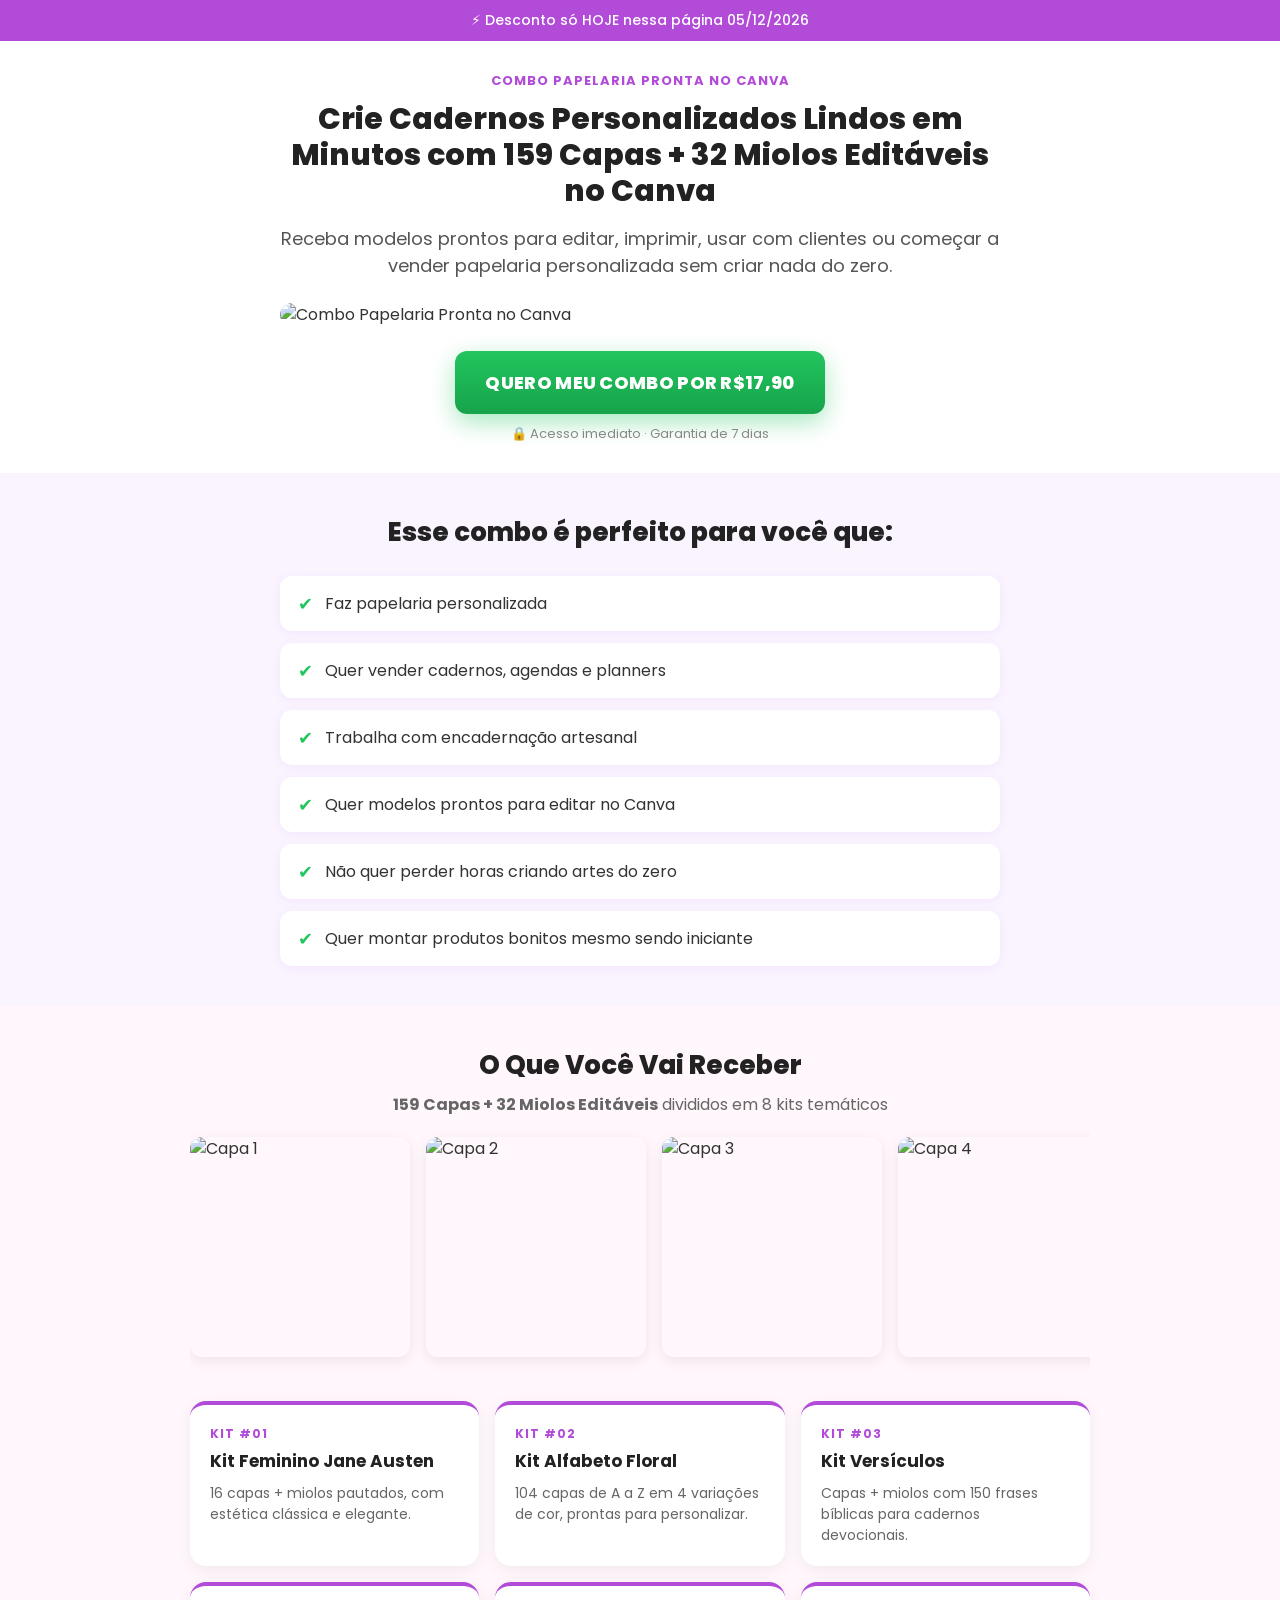
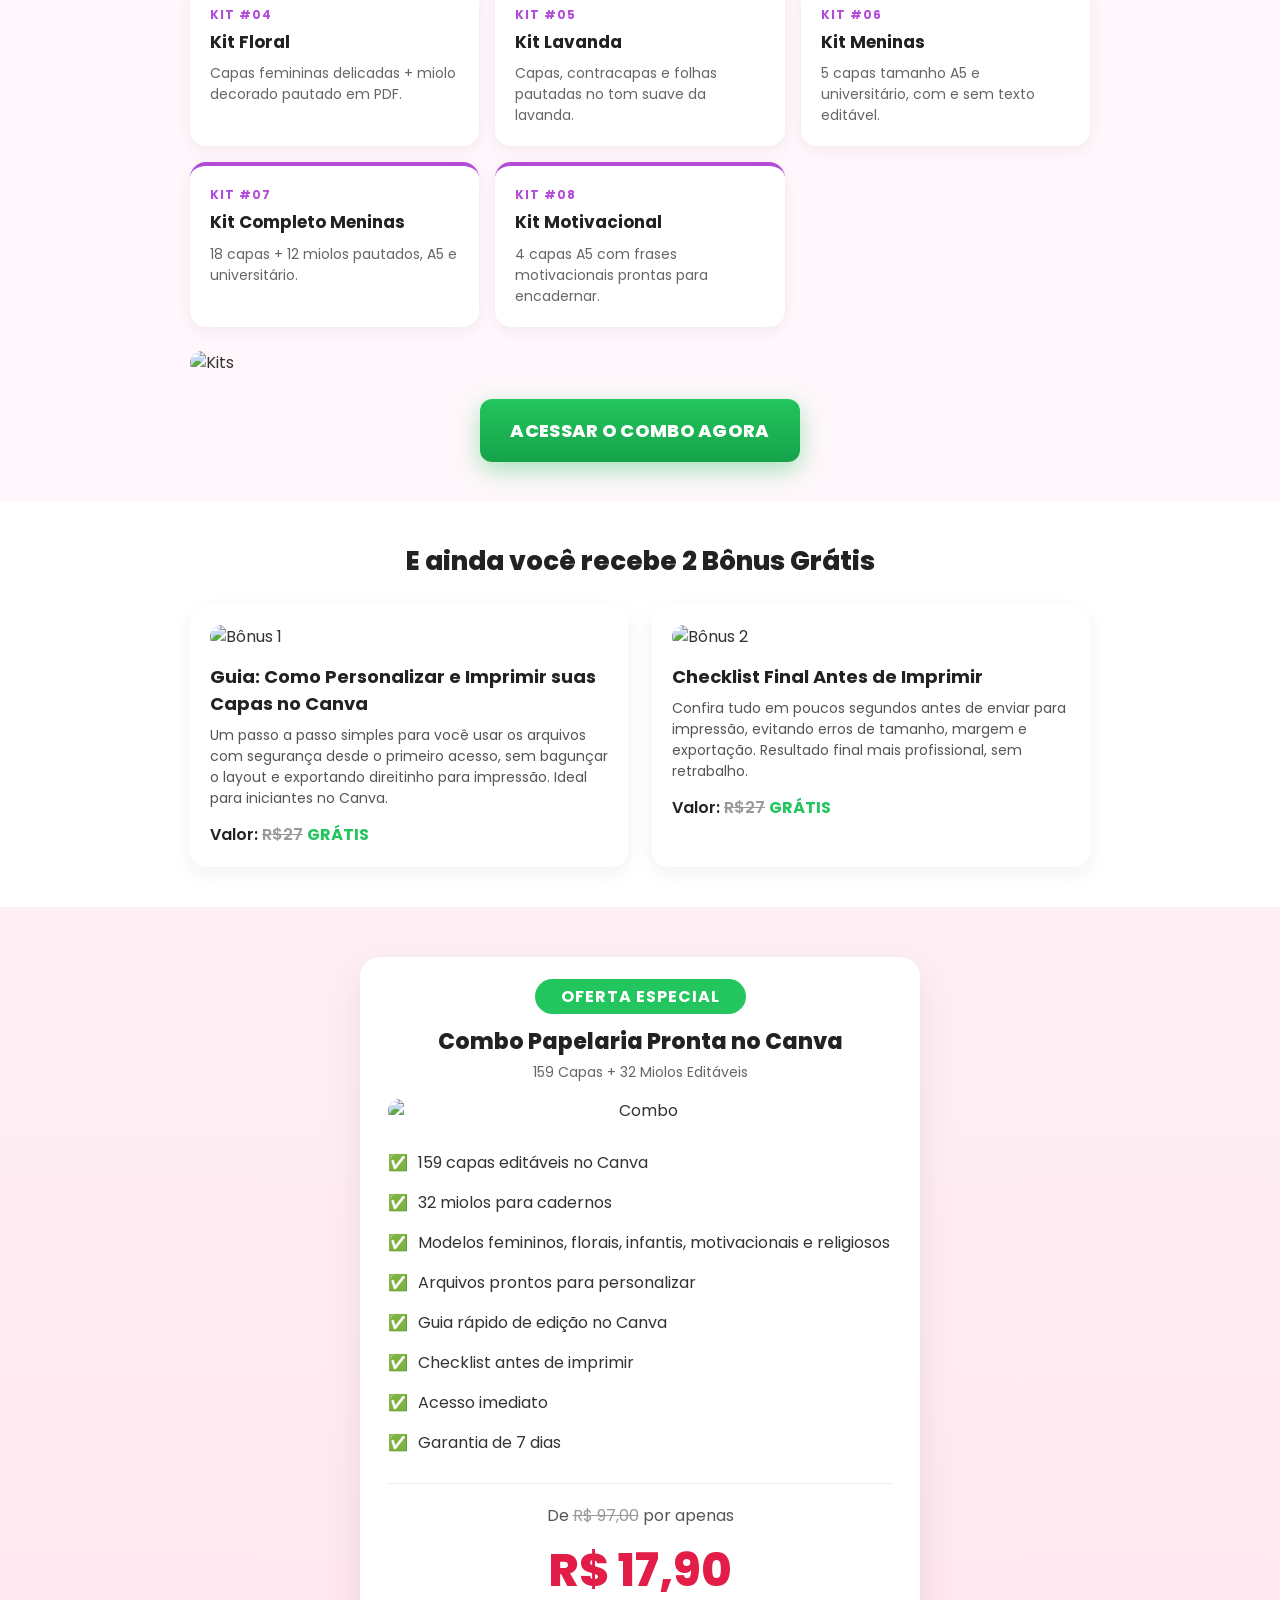
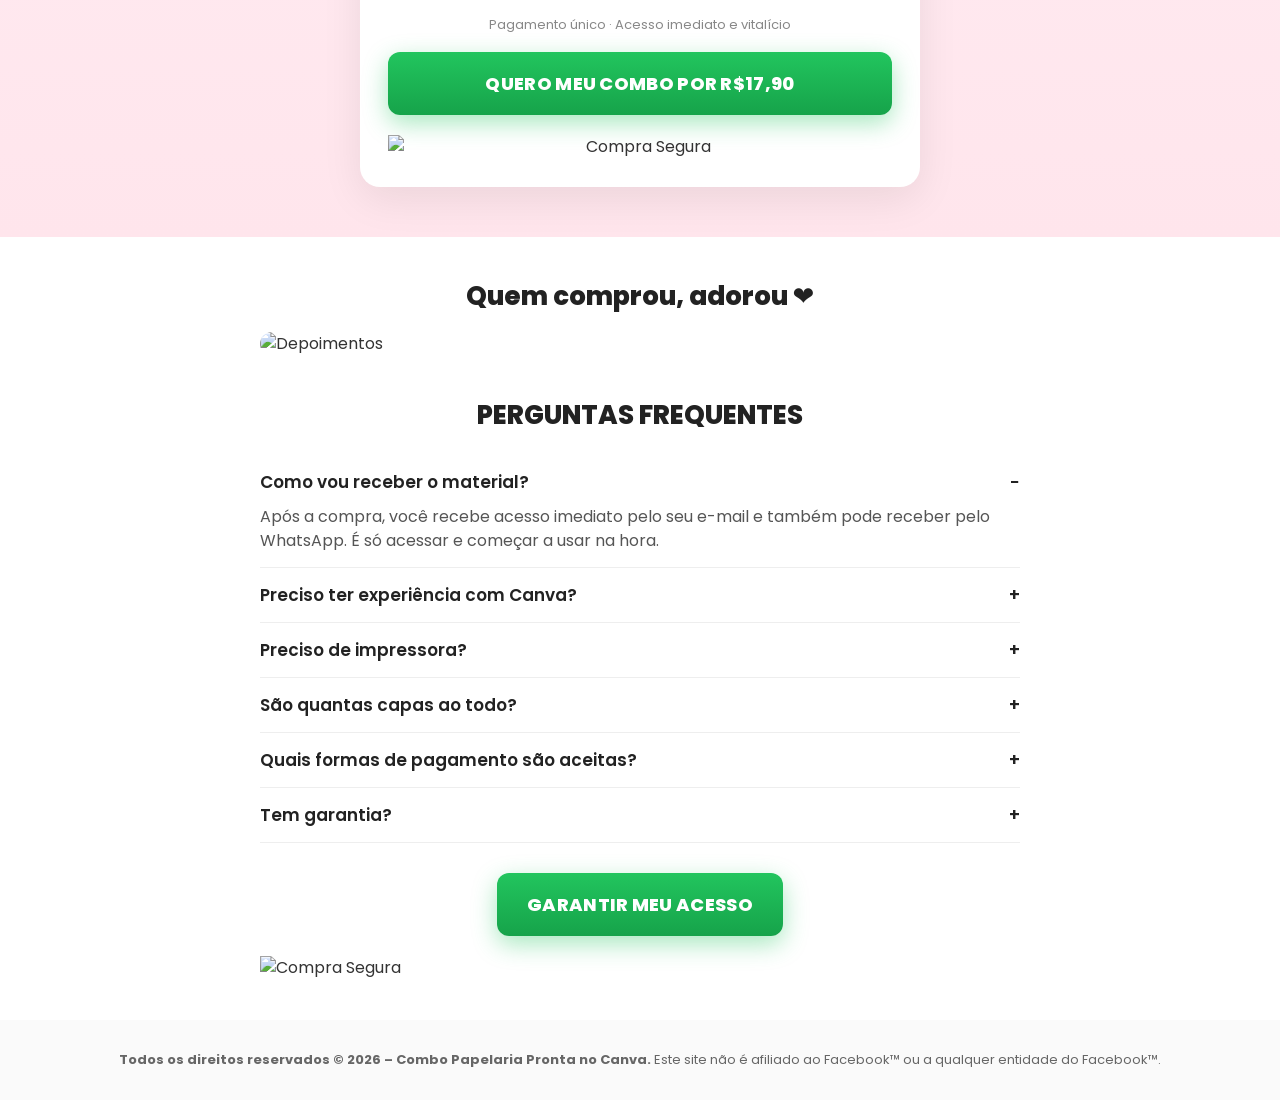
==== index.html @ 64c7a38f "Add files via upload" ====
<!doctype html>
<html lang="pt-BR">
<head>
<meta charset="utf-8" />
<meta name="viewport" content="width=device-width, initial-scale=1" />
<title>Combo Papelaria Pronta no Canva — 159 Capas + 32 Miolos Editáveis</title>
<meta name="description" content="Crie cadernos personalizados lindos em minutos com 159 capas + 32 miolos editáveis no Canva. Acesso imediato por R$17,90." />
<link rel="preconnect" href="https://fonts.googleapis.com" />
<link rel="preconnect" href="https://fonts.gstatic.com" crossorigin />
<link href="https://fonts.googleapis.com/css2?family=Poppins:wght@400;500;600;700;800&display=swap" rel="stylesheet" />

<!-- Facebook Pixel -->
<script>
!function(f,b,e,v,n,t,s)
{if(f.fbq)return;n=f.fbq=function(){n.callMethod?
n.callMethod.apply(n,arguments):n.queue.push(arguments)};
if(!f._fbq)f._fbq=n;n.push=n;n.loaded=!0;n.version='2.0';
n.queue=[];t=b.createElement(e);t.async=!0;
t.src=v;s=b.getElementsByTagName(e)[0];
s.parentNode.insertBefore(t,s)}(window, document,'script',
'https://connect.facebook.net/en_US/fbevents.js');
fbq('init', '1827075004936114');
fbq('track', 'PageView');
fbq('track', 'ViewContent', {
  content_name: 'Combo Papelaria Pronta no Canva',
  content_category: 'Produto Digital',
  value: 17.90,
  currency: 'BRL'
});
</script>

<!-- UTMify Pixel -->
<script>
window.pixelId = "6a176c76ff79882e807503af";
var a = document.createElement("script");
a.setAttribute("async", "");
a.setAttribute("defer", "");
a.setAttribute("src", "https://cdn.utmify.com.br/scripts/pixel/pixel.js");
document.head.appendChild(a);
</script>

<!-- UTMify UTM tracker -->
<script
  src="https://cdn.utmify.com.br/scripts/utms/latest.js"
  data-utmify-prevent-xcod-sck
  data-utmify-prevent-subids
  async defer></script>

<style>
  *{box-sizing:border-box;margin:0;padding:0}
  body{font-family:'Poppins',system-ui,sans-serif;background:#fff;color:#333;line-height:1.5}
  img{max-width:100%;display:block}
  a{text-decoration:none}
  .topbar{background:#b14bd8;color:#fff;text-align:center;padding:10px;font-size:14px;font-weight:500}
  .container{max-width:760px;margin:0 auto;padding:30px 20px}
  .wide{max-width:900px;margin:0 auto}
  .kicker{text-align:center;color:#b14bd8;font-weight:700;letter-spacing:1px;font-size:13px;margin-bottom:10px}
  h1{font-size:30px;font-weight:800;line-height:1.2;color:#222;text-align:center}
  .sub{font-size:18px;font-weight:400;margin-top:16px;color:#555;text-align:center}
  .hero-img{width:100%;margin-top:24px;border-radius:16px}
  .center{text-align:center}
  .cta{display:inline-block;background:linear-gradient(180deg,#22c55e 0%,#16a34a 100%);color:#fff;padding:18px 30px;border-radius:12px;font-weight:800;font-size:18px;box-shadow:0 8px 24px rgba(34,197,94,.4);letter-spacing:.3px;cursor:pointer;border:none}
  .cta.full{width:100%;display:block}
  .small{margin-top:10px;font-size:13px;color:#888}
  .section{padding:40px 20px}
  .sec-purple{background:#faf4ff}
  .sec-pink{background:#fff7fb}
  .sec-offer{background:linear-gradient(180deg,#fff0f6 0%,#ffe5ec 100%);padding:50px 20px}
  .section-title{font-size:26px;font-weight:800;text-align:center;color:#222}
  ul.perfect{list-style:none;margin-top:24px;display:grid;gap:12px}
  ul.perfect li{background:#fff;padding:14px 18px;border-radius:12px;box-shadow:0 2px 10px rgba(177,75,216,.08);display:flex;gap:12px;align-items:center}
  ul.perfect li .ok{color:#22c55e;font-size:18px}
  .carousel{display:flex;gap:16px;overflow-x:auto;padding:20px 0;scroll-snap-type:x mandatory}
  .carousel img{width:220px;height:220px;border-radius:12px;flex-shrink:0;scroll-snap-align:center;object-fit:cover;box-shadow:0 4px 14px rgba(0,0,0,.08)}
  .kits{display:grid;grid-template-columns:repeat(auto-fit,minmax(260px,1fr));gap:16px;margin-top:24px}
  .kit{background:#fff;border-radius:16px;padding:20px;box-shadow:0 4px 16px rgba(0,0,0,.06);border-top:4px solid #b14bd8}
  .kit .num{font-size:12px;font-weight:700;color:#b14bd8;letter-spacing:1px}
  .kit h3{font-size:17px;font-weight:700;color:#222;margin-top:6px}
  .kit p{color:#666;margin-top:8px;font-size:14px}
  .bonus-grid{display:grid;grid-template-columns:repeat(auto-fit,minmax(280px,1fr));gap:24px;margin-top:24px}
  .bonus{background:#fff;border-radius:16px;padding:20px;box-shadow:0 6px 20px rgba(0,0,0,.06)}
  .bonus img{border-radius:12px}
  .bonus h3{font-size:18px;font-weight:700;margin-top:14px;color:#222}
  .bonus p{color:#555;margin-top:8px;font-size:14px}
  .bonus h4{margin-top:14px;color:#222;font-weight:600}
  .strike{text-decoration:line-through;color:#999}
  .free{color:#22c55e}
  .offer-card{max-width:560px;margin:0 auto;background:#fff;border-radius:20px;padding:28px;box-shadow:0 12px 40px rgba(0,0,0,.08);text-align:center}
  .badge{background:#22C55E;color:#fff;padding:6px 26px;border-radius:999px;font-size:16px;font-weight:700;letter-spacing:1px}
  .offer-card h3{font-size:22px;font-weight:800;color:#222;margin:16px 0 4px}
  .offer-card .sub2{color:#666;font-size:14px;margin-bottom:16px}
  .offer-stack{list-style:none;text-align:left;margin-top:20px}
  .offer-stack li{padding:8px 0;display:flex;gap:10px;align-items:flex-start}
  .offer-stack .ok{color:#22c55e;font-weight:800}
  hr{margin:20px 0;border:none;border-top:1px solid #eee}
  .from{font-size:16px;color:#555}
  .price{font-size:46px;font-weight:800;color:#e11d48;margin:8px 0 4px}
  .faq{margin-top:20px}
  .faq-item{border-bottom:1px solid #eee;padding:14px 0}
  .faq-q{width:100%;background:none;border:none;text-align:left;font-size:17px;font-weight:600;cursor:pointer;display:flex;justify-content:space-between;align-items:center;color:#222;font-family:inherit}
  .faq-a{margin-top:10px;color:#555;display:none}
  .faq-item.open .faq-a{display:block}
  footer{padding:30px 20px;text-align:center;font-size:13px;color:#666;background:#fafafa}
</style>
</head>
<body>

<noscript>
  <img height="1" width="1" style="display:none"
    src="https://www.facebook.com/tr?id=1827075004936114&ev=PageView&noscript=1" alt="" />
</noscript>

<div class="topbar">⚡ Desconto só HOJE nessa página <span id="today"></span></div>

<section class="container">
  <div class="kicker">COMBO PAPELARIA PRONTA NO CANVA</div>
  <h1>Crie Cadernos Personalizados Lindos em Minutos com 159 Capas + 32 Miolos Editáveis no Canva</h1>
  <h2 class="sub">Receba modelos prontos para editar, imprimir, usar com clientes ou começar a vender papelaria personalizada sem criar nada do zero.</h2>
  <img class="hero-img" src="https://feitopravoce.fun/wp-content/uploads/2026/05/ChatGPT-Image-14-de-mai.-de-2026-22_54_26-1-1024x1024.png" alt="Combo Papelaria Pronta no Canva" />
  <div class="center" style="margin-top:24px">
    <a class="cta checkout-button" href="https://pay.wiapy.com/gcdazylzke">QUERO MEU COMBO POR R$17,90</a>
    <div class="small">🔒 Acesso imediato · Garantia de 7 dias</div>
  </div>
</section>

<section class="section sec-purple">
  <div style="max-width:720px;margin:0 auto">
    <h2 class="section-title">Esse combo é perfeito para você que:</h2>
    <ul class="perfect">
      <li><span class="ok">✔</span><span>Faz papelaria personalizada</span></li>
      <li><span class="ok">✔</span><span>Quer vender cadernos, agendas e planners</span></li>
      <li><span class="ok">✔</span><span>Trabalha com encadernação artesanal</span></li>
      <li><span class="ok">✔</span><span>Quer modelos prontos para editar no Canva</span></li>
      <li><span class="ok">✔</span><span>Não quer perder horas criando artes do zero</span></li>
      <li><span class="ok">✔</span><span>Quer montar produtos bonitos mesmo sendo iniciante</span></li>
    </ul>
  </div>
</section>

<section class="section sec-pink">
  <div class="wide">
    <h2 class="section-title">O Que Você Vai Receber</h2>
    <p class="center" style="color:#666;margin-top:8px"><b>159 Capas + 32 Miolos Editáveis</b> divididos em 8 kits temáticos</p>
    <div class="carousel">
      <img src="https://feitopravoce.fun/wp-content/uploads/2026/05/1-1-600x600-1-300x300.png" alt="Capa 1" />
      <img src="https://feitopravoce.fun/wp-content/uploads/2026/05/2-1-600x600-1-300x300.png" alt="Capa 2" />
      <img src="https://feitopravoce.fun/wp-content/uploads/2026/05/3-1-600x600-1-300x300.png" alt="Capa 3" />
      <img src="https://feitopravoce.fun/wp-content/uploads/2026/05/4-1-600x600-1-300x300.png" alt="Capa 4" />
      <img src="https://feitopravoce.fun/wp-content/uploads/2026/05/5-1-600x600-1-300x300.png" alt="Capa 5" />
      <img src="https://feitopravoce.fun/wp-content/uploads/2026/05/6-1-600x600-1-300x300.png" alt="Capa 6" />
      <img src="https://feitopravoce.fun/wp-content/uploads/2026/05/7-1-600x600-1-300x300.png" alt="Capa 7" />
      <img src="https://feitopravoce.fun/wp-content/uploads/2026/05/8-1-600x600-1-300x300.png" alt="Capa 8" />
      <img src="https://feitopravoce.fun/wp-content/uploads/2026/05/10-600x600-1-300x300.png" alt="Capa 9" />
    </div>
    <div class="kits" id="kits"></div>
    <img class="hero-img" src="https://feitopravoce.fun/wp-content/uploads/2026/05/ChatGPT-Image-14-de-mai.-de-2026-22_14_17.png" alt="Kits" style="margin-top:24px;border-radius:12px" />
    <div class="center" style="margin-top:24px">
      <a class="cta checkout-button" href="https://pay.wiapy.com/gcdazylzke">ACESSAR O COMBO AGORA</a>
    </div>
  </div>
</section>

<section class="section">
  <div class="wide">
    <h2 class="section-title">E ainda você recebe 2 Bônus Grátis</h2>
    <div class="bonus-grid">
      <div class="bonus">
        <img src="https://feitopravoce.fun/wp-content/uploads/2026/05/ChatGPT-Image-14-de-mai.-de-2026-22_41_18-1024x1024.png" alt="Bônus 1" />
        <h3>Guia: Como Personalizar e Imprimir suas Capas no Canva</h3>
        <p>Um passo a passo simples para você usar os arquivos com segurança desde o primeiro acesso, sem bagunçar o layout e exportando direitinho para impressão. Ideal para iniciantes no Canva.</p>
        <h4>Valor: <span class="strike">R$27</span> <b class="free">GRÁTIS</b></h4>
      </div>
      <div class="bonus">
        <img src="https://feitopravoce.fun/wp-content/uploads/2026/05/ChatGPT-Image-14-de-mai.-de-2026-22_37_41-1024x1024.png" alt="Bônus 2" />
        <h3>Checklist Final Antes de Imprimir</h3>
        <p>Confira tudo em poucos segundos antes de enviar para impressão, evitando erros de tamanho, margem e exportação. Resultado final mais profissional, sem retrabalho.</p>
        <h4>Valor: <span class="strike">R$27</span> <b class="free">GRÁTIS</b></h4>
      </div>
    </div>
  </div>
</section>

<section class="sec-offer">
  <div class="offer-card">
    <span class="badge">OFERTA ESPECIAL</span>
    <h3>Combo Papelaria Pronta no Canva</h3>
    <p class="sub2">159 Capas + 32 Miolos Editáveis</p>
    <img src="https://feitopravoce.fun/wp-content/uploads/2026/05/ChatGPT-Image-14-de-mai.-de-2026-22_54_26-1-1024x1024.png" alt="Combo" style="border-radius:12px" />
    <ul class="offer-stack">
      <li><span class="ok">✅</span><span>159 capas editáveis no Canva</span></li>
      <li><span class="ok">✅</span><span>32 miolos para cadernos</span></li>
      <li><span class="ok">✅</span><span>Modelos femininos, florais, infantis, motivacionais e religiosos</span></li>
      <li><span class="ok">✅</span><span>Arquivos prontos para personalizar</span></li>
      <li><span class="ok">✅</span><span>Guia rápido de edição no Canva</span></li>
      <li><span class="ok">✅</span><span>Checklist antes de imprimir</span></li>
      <li><span class="ok">✅</span><span>Acesso imediato</span></li>
      <li><span class="ok">✅</span><span>Garantia de 7 dias</span></li>
    </ul>
    <hr />
    <div class="from">De <span class="strike">R$ 97,00</span> por apenas</div>
    <div class="price">R$ 17,90</div>
    <div class="small" style="margin-bottom:18px">Pagamento único · Acesso imediato e vitalício</div>
    <a class="cta full checkout-button" href="https://pay.wiapy.com/gcdazylzke">QUERO MEU COMBO POR R$17,90</a>
    <img src="https://feitopravoce.fun/wp-content/uploads/2026/03/compra-segura-1024x147-1-1.png" alt="Compra Segura" style="margin-top:20px" />
  </div>
</section>

<section class="section">
  <div class="container" style="padding:0">
    <h2 class="section-title">Quem comprou, adorou ❤️</h2>
    <img src="https://feitopravoce.fun/wp-content/uploads/2026/03/564585-410x1024.webp" alt="Depoimentos" style="margin-top:16px;border-radius:12px" />
    <h2 class="section-title" style="margin-top:40px">PERGUNTAS FREQUENTES</h2>
    <div class="faq" id="faq"></div>
    <div class="center" style="margin-top:30px">
      <a class="cta checkout-button" href="https://pay.wiapy.com/gcdazylzke">GARANTIR MEU ACESSO</a>
    </div>
    <img src="https://feitopravoce.fun/wp-content/uploads/2026/03/compra-segura-1024x147-1-1.png" alt="Compra Segura" style="margin-top:20px" />
  </div>
</section>

<footer>
  <p><strong>Todos os direitos reservados © <span id="year"></span> – Combo Papelaria Pronta no Canva.</strong> Este site não é afiliado ao Facebook™ ou a qualquer entidade do Facebook™.</p>
</footer>

<script>
  // Today + year
  document.getElementById('today').textContent = new Date().toLocaleDateString('pt-BR');
  document.getElementById('year').textContent = new Date().getFullYear();

  // Kits
  var kits = [
    { t: "Kit Feminino Jane Austen", d: "16 capas + miolos pautados, com estética clássica e elegante." },
    { t: "Kit Alfabeto Floral", d: "104 capas de A a Z em 4 variações de cor, prontas para personalizar." },
    { t: "Kit Versículos", d: "Capas + miolos com 150 frases bíblicas para cadernos devocionais." },
    { t: "Kit Floral", d: "Capas femininas delicadas + miolo decorado pautado em PDF." },
    { t: "Kit Lavanda", d: "Capas, contracapas e folhas pautadas no tom suave da lavanda." },
    { t: "Kit Meninas", d: "5 capas tamanho A5 e universitário, com e sem texto editável." },
    { t: "Kit Completo Meninas", d: "18 capas + 12 miolos pautados, A5 e universitário." },
    { t: "Kit Motivacional", d: "4 capas A5 com frases motivacionais prontas para encadernar." }
  ];
  document.getElementById('kits').innerHTML = kits.map(function(k,i){
    return '<div class="kit"><div class="num">KIT #'+String(i+1).padStart(2,'0')+'</div><h3>'+k.t+'</h3><p>'+k.d+'</p></div>';
  }).join('');

  // FAQ
  var faqs = [
    { q: "Como vou receber o material?", a: "Após a compra, você recebe acesso imediato pelo seu e-mail e também pode receber pelo WhatsApp. É só acessar e começar a usar na hora." },
    { q: "Preciso ter experiência com Canva?", a: "Não. Os modelos são prontos e fáceis de editar. Além disso, você recebe um guia passo a passo ensinando exatamente como personalizar suas capas." },
    { q: "Preciso de impressora?", a: "Não necessariamente. Você pode usar as capas digitalmente ou enviar para qualquer gráfica imprimir. Tudo já está pronto para facilitar." },
    { q: "São quantas capas ao todo?", a: "Você recebe mais de 159 capas prontas e editáveis, além de modelos extras como bônus." },
    { q: "Quais formas de pagamento são aceitas?", a: "Você pode pagar com cartão de crédito (parcelado), PIX ou boleto, de forma simples e segura." },
    { q: "Tem garantia?", a: "Sim. Você tem 7 dias de garantia. Se por qualquer motivo não gostar, pode pedir reembolso dentro desse prazo." }
  ];
  var faqEl = document.getElementById('faq');
  faqEl.innerHTML = faqs.map(function(f,i){
    return '<div class="faq-item'+(i===0?' open':'')+'"><button class="faq-q" data-i="'+i+'">'+f.q+' <span class="plus">'+(i===0?'−':'+')+'</span></button><p class="faq-a">'+f.a+'</p></div>';
  }).join('');
  faqEl.addEventListener('click', function(e){
    var btn = e.target.closest('.faq-q'); if(!btn) return;
    var item = btn.parentElement;
    item.classList.toggle('open');
    btn.querySelector('.plus').textContent = item.classList.contains('open') ? '−' : '+';
  });
</script>

<!-- Checkout URL builder + tracking -->
<script>
  function buildCheckoutUrl() {
    var checkoutBase = "https://pay.wiapy.com/gcdazylzke";
    var currentParams = new URLSearchParams(window.location.search);
    var checkoutUrl = new URL(checkoutBase);
    currentParams.forEach(function (value, key) {
      checkoutUrl.searchParams.set(key, value);
    });
    checkoutUrl.searchParams.set("produto", "combo_papelaria_pronta_canva");
    checkoutUrl.searchParams.set("valor", "17.90");
    return checkoutUrl.toString();
  }

  function trackCheckoutClick() {
    if (typeof fbq !== "undefined") {
      fbq("trackCustom", "CliqueCheckout", {
        content_name: "Combo Papelaria Pronta no Canva",
        value: 17.90,
        currency: "BRL"
      });
      fbq("track", "InitiateCheckout", {
        content_name: "Combo Papelaria Pronta no Canva",
        content_category: "Produto Digital",
        value: 17.90,
        currency: "BRL"
      });
    }
  }

  document.addEventListener("DOMContentLoaded", function () {
    var checkoutButtons = document.querySelectorAll(
      "a[href*='pay.wiapy.com'], button[data-checkout], .checkout-button, .btn-checkout"
    );
    checkoutButtons.forEach(function (button) {
      var checkoutUrl = buildCheckoutUrl();
      if (button.tagName.toLowerCase() === "a") {
        button.setAttribute("href", checkoutUrl);
      }
      button.addEventListener("click", function () {
        trackCheckoutClick();
        if (button.tagName.toLowerCase() !== "a") {
          window.location.href = checkoutUrl;
        }
      });
    });
  });
</script>

</body>
</html>
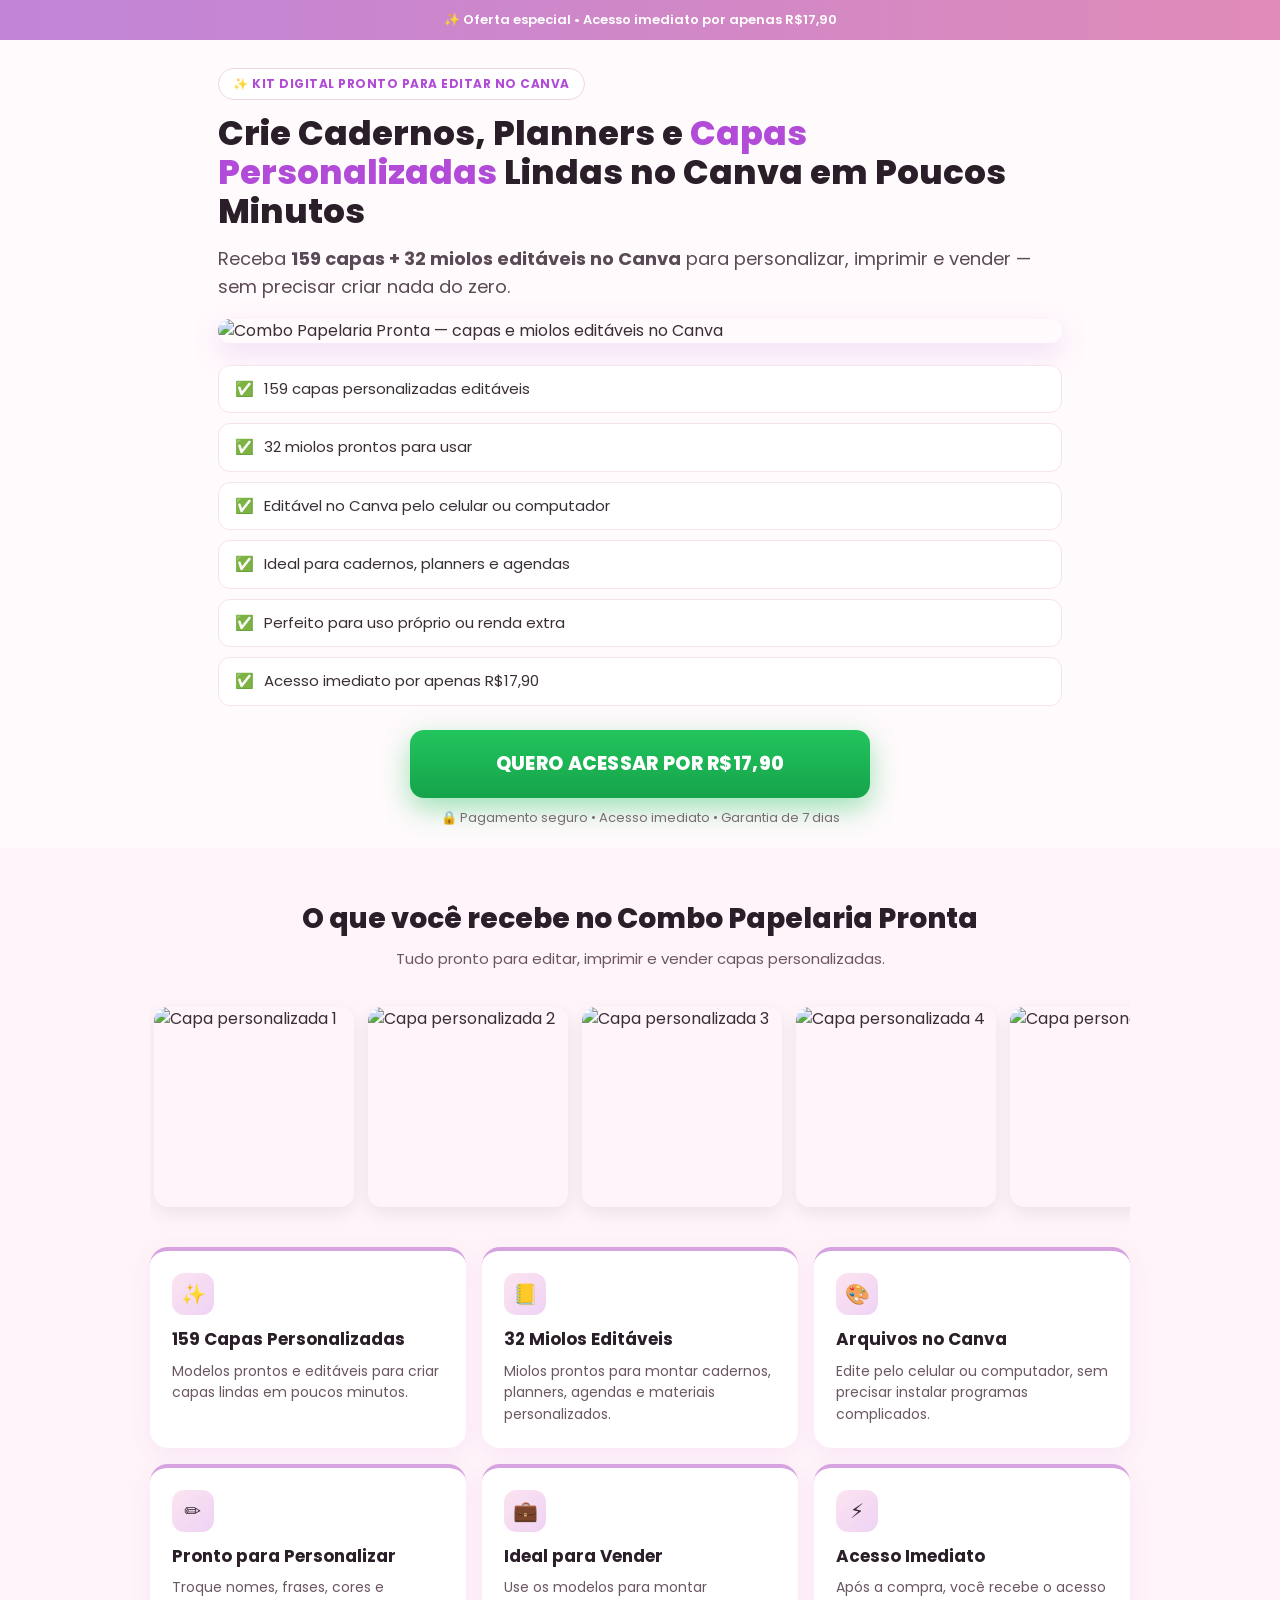
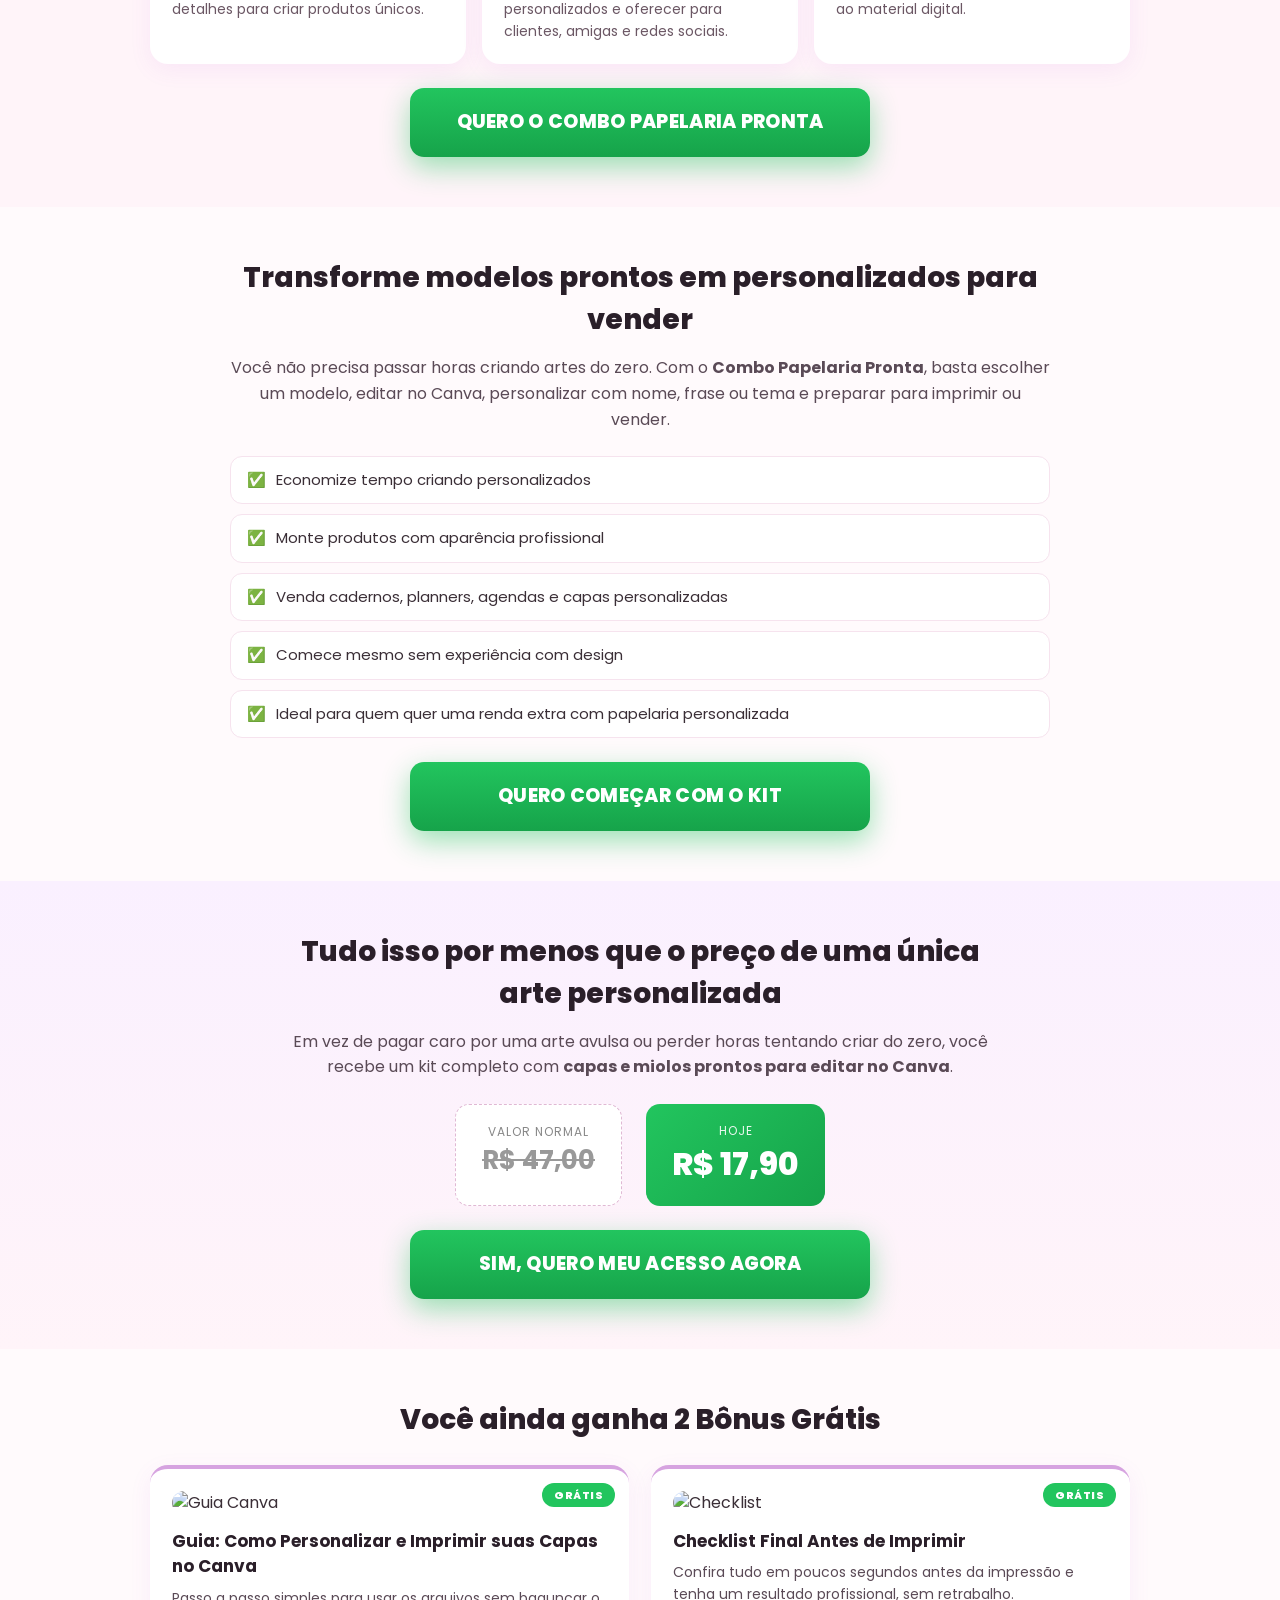
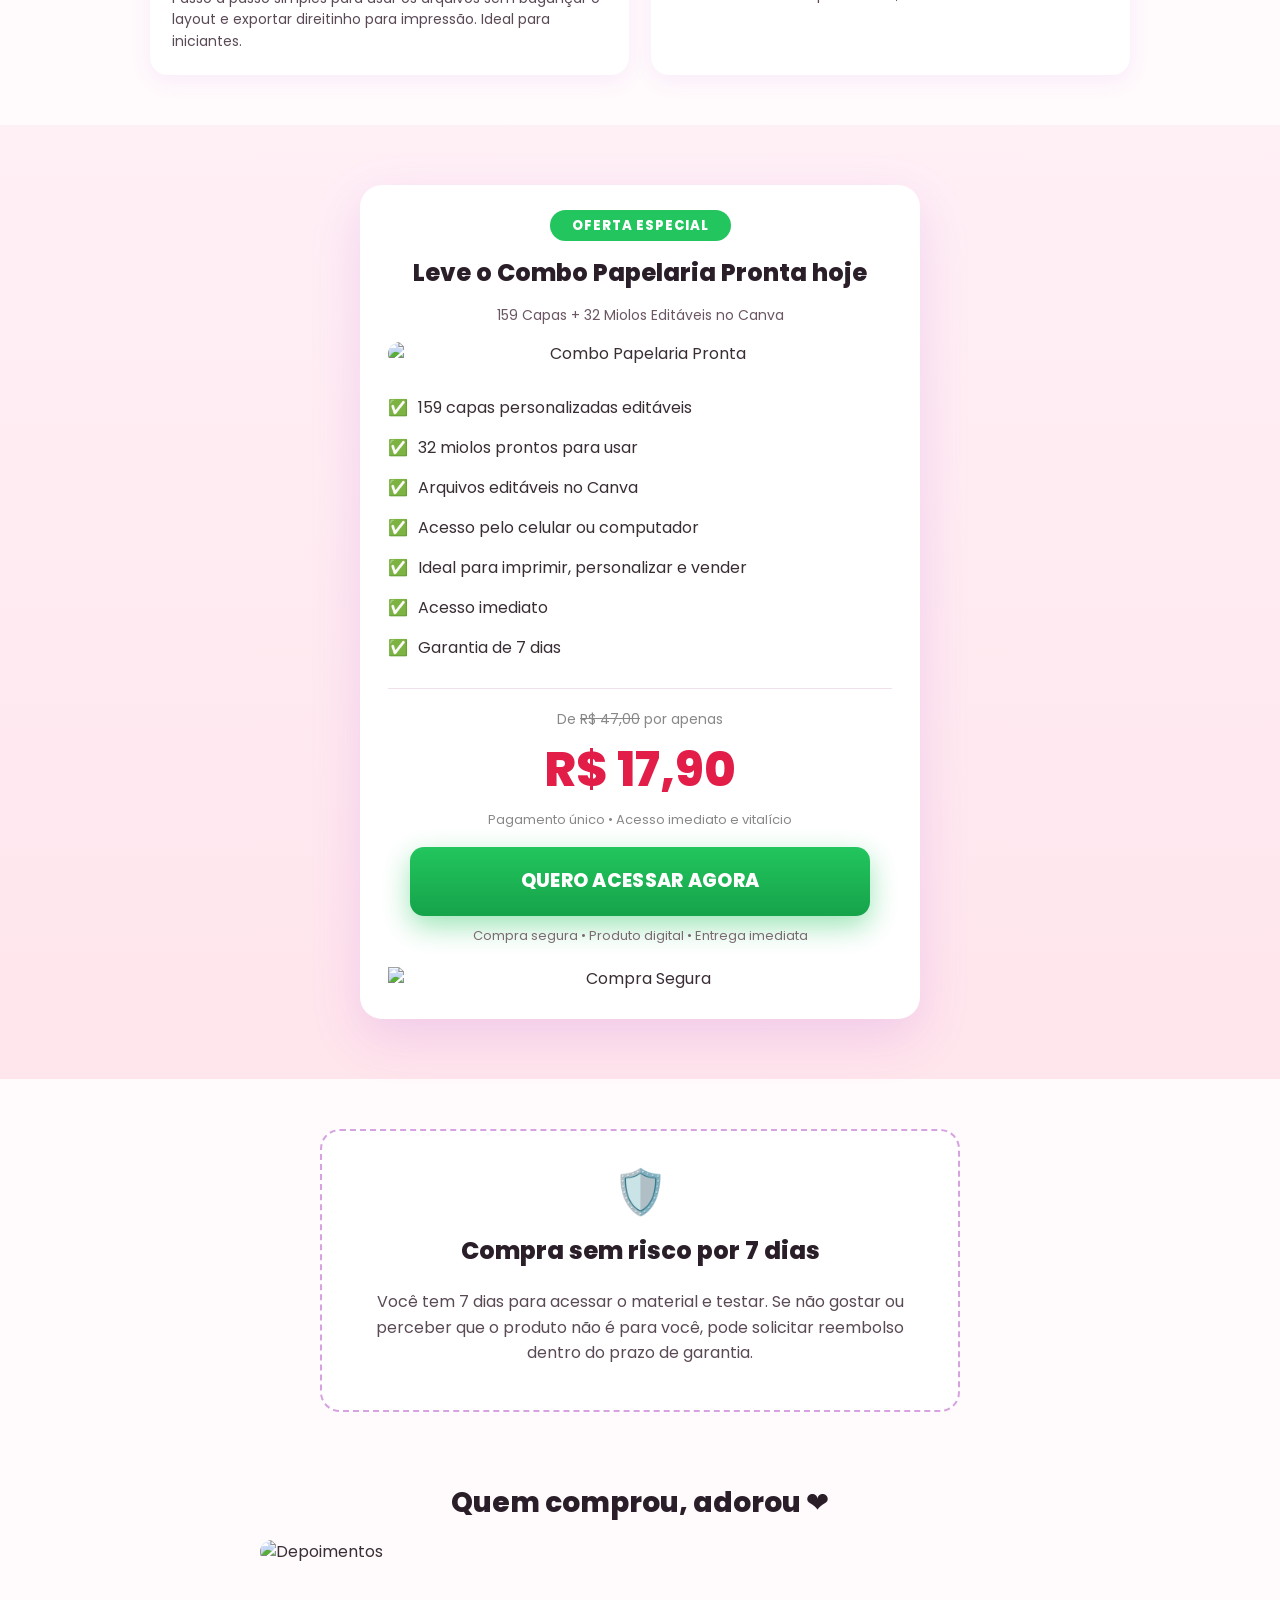
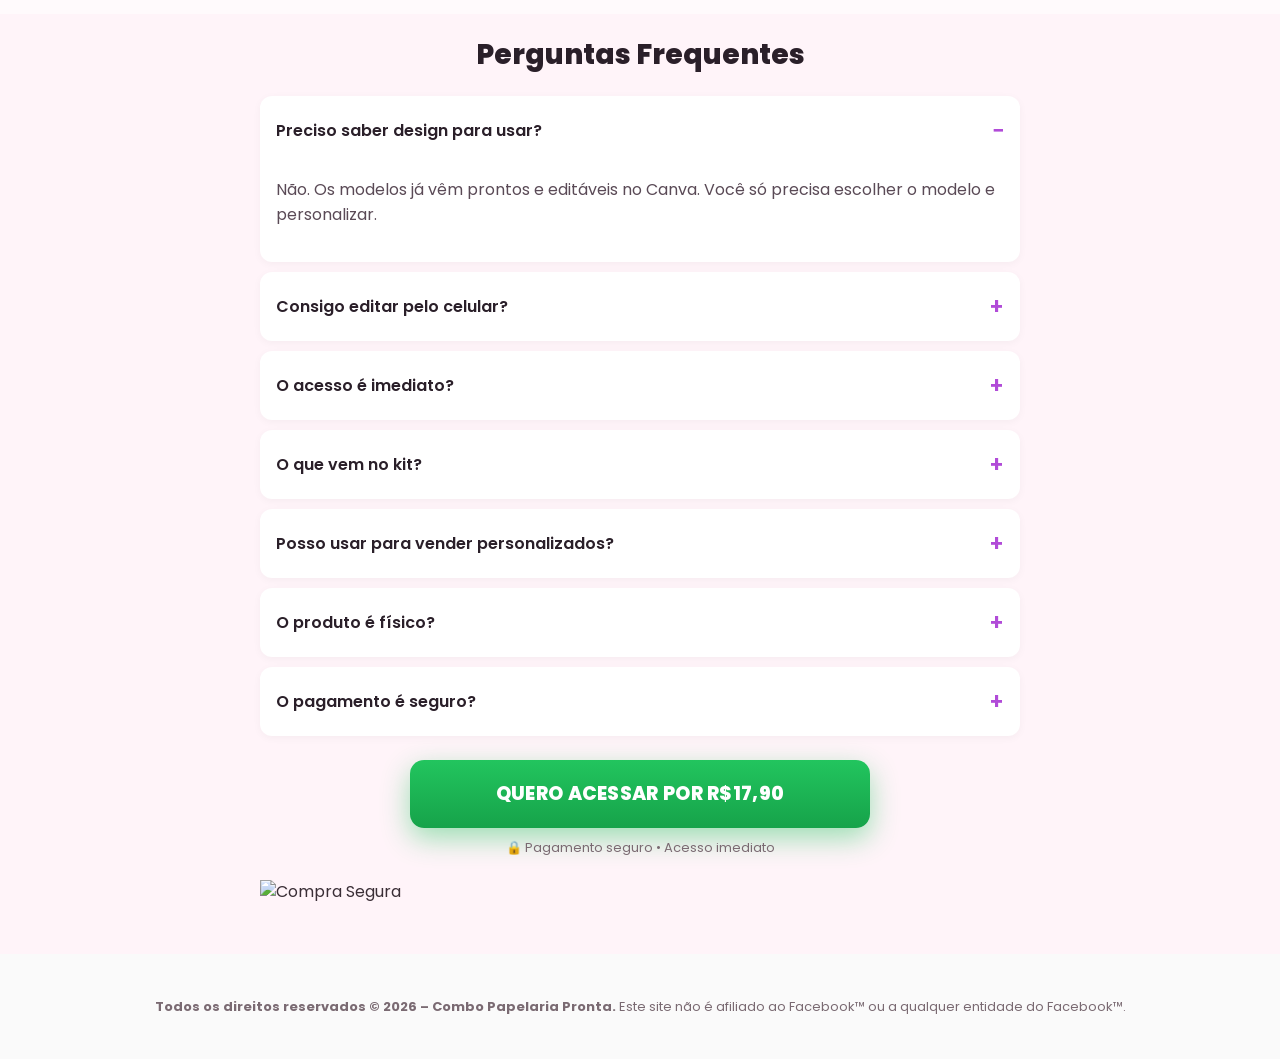
==== commit cb34cf52: "Add files via upload" ====
--- a/index.html
+++ b/index.html
@@ -2,315 +2,321 @@
 <html lang="pt-BR">
 <head>
 <meta charset="utf-8" />
-<meta name="viewport" content="width=device-width, initial-scale=1" />
-<title>Combo Papelaria Pronta no Canva — 159 Capas + 32 Miolos Editáveis</title>
-<meta name="description" content="Crie cadernos personalizados lindos em minutos com 159 capas + 32 miolos editáveis no Canva. Acesso imediato por R$17,90." />
-<link rel="preconnect" href="https://fonts.googleapis.com" />
-<link rel="preconnect" href="https://fonts.gstatic.com" crossorigin />
-<link href="https://fonts.googleapis.com/css2?family=Poppins:wght@400;500;600;700;800&display=swap" rel="stylesheet" />
-
-<!-- Facebook Pixel -->
+<meta name="viewport" content="width=device-width,initial-scale=1,maximum-scale=5" />
+<title>Combo Papelaria Pronta — 159 Capas + 32 Miolos Editáveis no Canva</title>
+<meta name="description" content="Crie cadernos, planners e capas personalizadas lindas no Canva em poucos minutos. 159 capas + 32 miolos editáveis por apenas R$17,90." />
+<link rel="preconnect" href="https://fonts.googleapis.com">
+<link rel="preconnect" href="https://fonts.gstatic.com" crossorigin>
+<link href="https://fonts.googleapis.com/css2?family=Poppins:wght@400;600;700;800&display=swap" rel="stylesheet">
+
+<!-- Meta Pixel -->
 <script>
-!function(f,b,e,v,n,t,s)
-{if(f.fbq)return;n=f.fbq=function(){n.callMethod?
-n.callMethod.apply(n,arguments):n.queue.push(arguments)};
-if(!f._fbq)f._fbq=n;n.push=n;n.loaded=!0;n.version='2.0';
-n.queue=[];t=b.createElement(e);t.async=!0;
-t.src=v;s=b.getElementsByTagName(e)[0];
-s.parentNode.insertBefore(t,s)}(window, document,'script',
-'https://connect.facebook.net/en_US/fbevents.js');
-fbq('init', '1827075004936114');
-fbq('track', 'PageView');
-fbq('track', 'ViewContent', {
-  content_name: 'Combo Papelaria Pronta no Canva',
-  content_category: 'Produto Digital',
-  value: 17.90,
-  currency: 'BRL'
-});
+!function(f,b,e,v,n,t,s){if(f.fbq)return;n=f.fbq=function(){n.callMethod?n.callMethod.apply(n,arguments):n.queue.push(arguments)};if(!f._fbq)f._fbq=n;n.push=n;n.loaded=!0;n.version='2.0';n.queue=[];t=b.createElement(e);t.async=!0;t.src=v;s=b.getElementsByTagName(e)[0];s.parentNode.insertBefore(t,s)}(window,document,'script','https://connect.facebook.net/en_US/fbevents.js');
+fbq('init','1827075004936114');
+fbq('track','PageView');
+fbq('track','ViewContent',{content_name:'Combo Papelaria Pronta no Canva',content_category:'Produto Digital',value:17.90,currency:'BRL'});
 </script>
+<noscript><img height="1" width="1" style="display:none" src="https://www.facebook.com/tr?id=1827075004936114&ev=PageView&noscript=1" alt=""/></noscript>
 
 <!-- UTMify Pixel -->
 <script>
-window.pixelId = "6a176c76ff79882e807503af";
-var a = document.createElement("script");
-a.setAttribute("async", "");
-a.setAttribute("defer", "");
-a.setAttribute("src", "https://cdn.utmify.com.br/scripts/pixel/pixel.js");
-document.head.appendChild(a);
+window.pixelId="6a176c76ff79882e807503af";
+var a=document.createElement("script");a.setAttribute("async","");a.setAttribute("defer","");a.setAttribute("src","https://cdn.utmify.com.br/scripts/pixel/pixel.js");document.head.appendChild(a);
 </script>
-
-<!-- UTMify UTM tracker -->
-<script
-  src="https://cdn.utmify.com.br/scripts/utms/latest.js"
-  data-utmify-prevent-xcod-sck
-  data-utmify-prevent-subids
-  async defer></script>
+<!-- UTMify UTMs -->
+<script src="https://cdn.utmify.com.br/scripts/utms/latest.js" data-utmify-prevent-xcod-sck data-utmify-prevent-subids async defer></script>
 
 <style>
-  *{box-sizing:border-box;margin:0;padding:0}
-  body{font-family:'Poppins',system-ui,sans-serif;background:#fff;color:#333;line-height:1.5}
-  img{max-width:100%;display:block}
-  a{text-decoration:none}
-  .topbar{background:#b14bd8;color:#fff;text-align:center;padding:10px;font-size:14px;font-weight:500}
-  .container{max-width:760px;margin:0 auto;padding:30px 20px}
-  .wide{max-width:900px;margin:0 auto}
-  .kicker{text-align:center;color:#b14bd8;font-weight:700;letter-spacing:1px;font-size:13px;margin-bottom:10px}
-  h1{font-size:30px;font-weight:800;line-height:1.2;color:#222;text-align:center}
-  .sub{font-size:18px;font-weight:400;margin-top:16px;color:#555;text-align:center}
-  .hero-img{width:100%;margin-top:24px;border-radius:16px}
-  .center{text-align:center}
-  .cta{display:inline-block;background:linear-gradient(180deg,#22c55e 0%,#16a34a 100%);color:#fff;padding:18px 30px;border-radius:12px;font-weight:800;font-size:18px;box-shadow:0 8px 24px rgba(34,197,94,.4);letter-spacing:.3px;cursor:pointer;border:none}
-  .cta.full{width:100%;display:block}
-  .small{margin-top:10px;font-size:13px;color:#888}
-  .section{padding:40px 20px}
-  .sec-purple{background:#faf4ff}
-  .sec-pink{background:#fff7fb}
-  .sec-offer{background:linear-gradient(180deg,#fff0f6 0%,#ffe5ec 100%);padding:50px 20px}
-  .section-title{font-size:26px;font-weight:800;text-align:center;color:#222}
-  ul.perfect{list-style:none;margin-top:24px;display:grid;gap:12px}
-  ul.perfect li{background:#fff;padding:14px 18px;border-radius:12px;box-shadow:0 2px 10px rgba(177,75,216,.08);display:flex;gap:12px;align-items:center}
-  ul.perfect li .ok{color:#22c55e;font-size:18px}
-  .carousel{display:flex;gap:16px;overflow-x:auto;padding:20px 0;scroll-snap-type:x mandatory}
-  .carousel img{width:220px;height:220px;border-radius:12px;flex-shrink:0;scroll-snap-align:center;object-fit:cover;box-shadow:0 4px 14px rgba(0,0,0,.08)}
-  .kits{display:grid;grid-template-columns:repeat(auto-fit,minmax(260px,1fr));gap:16px;margin-top:24px}
-  .kit{background:#fff;border-radius:16px;padding:20px;box-shadow:0 4px 16px rgba(0,0,0,.06);border-top:4px solid #b14bd8}
-  .kit .num{font-size:12px;font-weight:700;color:#b14bd8;letter-spacing:1px}
-  .kit h3{font-size:17px;font-weight:700;color:#222;margin-top:6px}
-  .kit p{color:#666;margin-top:8px;font-size:14px}
-  .bonus-grid{display:grid;grid-template-columns:repeat(auto-fit,minmax(280px,1fr));gap:24px;margin-top:24px}
-  .bonus{background:#fff;border-radius:16px;padding:20px;box-shadow:0 6px 20px rgba(0,0,0,.06)}
-  .bonus img{border-radius:12px}
-  .bonus h3{font-size:18px;font-weight:700;margin-top:14px;color:#222}
-  .bonus p{color:#555;margin-top:8px;font-size:14px}
-  .bonus h4{margin-top:14px;color:#222;font-weight:600}
-  .strike{text-decoration:line-through;color:#999}
-  .free{color:#22c55e}
-  .offer-card{max-width:560px;margin:0 auto;background:#fff;border-radius:20px;padding:28px;box-shadow:0 12px 40px rgba(0,0,0,.08);text-align:center}
-  .badge{background:#22C55E;color:#fff;padding:6px 26px;border-radius:999px;font-size:16px;font-weight:700;letter-spacing:1px}
-  .offer-card h3{font-size:22px;font-weight:800;color:#222;margin:16px 0 4px}
-  .offer-card .sub2{color:#666;font-size:14px;margin-bottom:16px}
-  .offer-stack{list-style:none;text-align:left;margin-top:20px}
-  .offer-stack li{padding:8px 0;display:flex;gap:10px;align-items:flex-start}
-  .offer-stack .ok{color:#22c55e;font-weight:800}
-  hr{margin:20px 0;border:none;border-top:1px solid #eee}
-  .from{font-size:16px;color:#555}
-  .price{font-size:46px;font-weight:800;color:#e11d48;margin:8px 0 4px}
-  .faq{margin-top:20px}
-  .faq-item{border-bottom:1px solid #eee;padding:14px 0}
-  .faq-q{width:100%;background:none;border:none;text-align:left;font-size:17px;font-weight:600;cursor:pointer;display:flex;justify-content:space-between;align-items:center;color:#222;font-family:inherit}
-  .faq-a{margin-top:10px;color:#555;display:none}
-  .faq-item.open .faq-a{display:block}
-  footer{padding:30px 20px;text-align:center;font-size:13px;color:#666;background:#fafafa}
+*{box-sizing:border-box}
+body{margin:0;font-family:'Poppins',system-ui,sans-serif;background:#fffafc;color:#3a2e36;line-height:1.5}
+img{max-width:100%;display:block}
+a{color:inherit}
+.topbar{background:linear-gradient(90deg,#c084d8,#e08bb8);color:#fff;text-align:center;padding:10px 14px;font-size:13px;font-weight:600}
+.wrap{max-width:880px;margin:0 auto;padding:28px 18px 20px}
+.badge{display:inline-block;background:#fff;border:1px solid #f0d6e6;color:#b14bd8;padding:6px 14px;border-radius:999px;font-size:12px;font-weight:700;letter-spacing:.5px;margin-bottom:14px}
+h1{font-size:34px;font-weight:800;line-height:1.15;color:#2a1f29;margin:0}
+h1 .hl{color:#b14bd8}
+.sub{font-size:18px;color:#5a4a56;margin-top:14px;line-height:1.55}
+.hero-img{width:100%;margin-top:18px;border-radius:18px;box-shadow:0 10px 30px rgba(177,75,216,.18)}
+ul.bullets{list-style:none;padding:0;margin:22px 0 0;display:grid;gap:10px}
+ul.bullets li{background:#fff;border:1px solid #f6e3ee;padding:12px 16px;border-radius:12px;display:flex;gap:10px;align-items:center;font-size:15px}
+ul.bullets li .ck{color:#22c55e;font-weight:800}
+.cta-wrap{text-align:center;margin-top:24px}
+.cta{display:inline-block;background:linear-gradient(180deg,#22c55e,#16a34a);color:#fff;padding:20px 32px;border-radius:14px;font-weight:800;font-size:19px;text-decoration:none;letter-spacing:.3px;max-width:460px;width:100%;animation:pulse 2s infinite;box-shadow:0 10px 28px rgba(34,197,94,.45)}
+.cta-note{margin-top:10px;font-size:13px;color:#7a6a72}
+@keyframes pulse{0%,100%{transform:scale(1)}50%{transform:scale(1.025);box-shadow:0 14px 36px rgba(34,197,94,.6)}}
+section.alt{background:#fff4f9;padding:50px 18px}
+section.plain{padding:50px 18px}
+.container{max-width:980px;margin:0 auto}
+.container-sm{max-width:720px;margin:0 auto;text-align:center}
+.container-md{max-width:820px;margin:0 auto}
+h2.st{font-size:28px;font-weight:800;text-align:center;color:#2a1f29;margin:0}
+.subt{text-align:center;color:#6b5764;margin-top:8px;font-size:15px}
+.carousel{display:flex;gap:14px;overflow-x:auto;padding:22px 4px;scroll-snap-type:x mandatory}
+.carousel img{width:200px;height:200px;border-radius:14px;flex-shrink:0;scroll-snap-align:center;object-fit:cover;box-shadow:0 6px 18px rgba(0,0,0,.08)}
+.grid{display:grid;grid-template-columns:repeat(auto-fit,minmax(260px,1fr));gap:16px;margin-top:18px}
+.card{background:#fff;border-radius:18px;padding:22px;box-shadow:0 6px 22px rgba(177,75,216,.08);border-top:4px solid #d6a3e0}
+.card .ic{width:42px;height:42px;border-radius:12px;background:linear-gradient(135deg,#fce4f0,#efd2f5);display:flex;align-items:center;justify-content:center;font-size:20px;margin-bottom:12px}
+.card h3{font-size:17px;font-weight:700;color:#2a1f29;margin:0}
+.card p{color:#6b5764;margin:8px 0 0;font-size:14px;line-height:1.55}
+.value{display:flex;justify-content:center;gap:24px;margin-top:24px;flex-wrap:wrap}
+.value .old{background:#fff;padding:18px 26px;border-radius:14px;border:1px dashed #e0b8d4}
+.value .old .lbl{font-size:12px;color:#888;letter-spacing:1px}
+.value .old .v{font-size:26px;color:#999;text-decoration:line-through;font-weight:700}
+.value .new{background:linear-gradient(135deg,#22c55e,#16a34a);color:#fff;padding:18px 26px;border-radius:14px}
+.value .new .lbl{font-size:12px;letter-spacing:1px;opacity:.9}
+.value .new .v{font-size:32px;font-weight:800}
+.offer{background:linear-gradient(180deg,#fff0f6,#ffe5ec);padding:60px 18px}
+.offer-card{max-width:560px;margin:0 auto;background:#fff;border-radius:22px;padding:28px;box-shadow:0 18px 50px rgba(177,75,216,.18);text-align:center}
+.tag{background:#22c55e;color:#fff;padding:6px 22px;border-radius:999px;font-size:13px;font-weight:800;letter-spacing:1px}
+.offer-card h2{font-size:24px;font-weight:800;color:#2a1f29;margin:18px 0 6px}
+.stack{list-style:none;padding:0;text-align:left;margin-top:22px}
+.stack li{padding:8px 0;display:flex;gap:10px}
+.stack li .ck{color:#22c55e;font-weight:800}
+.price-old{color:#888;font-size:14px}
+.price-old s{}
+.price{font-size:48px;font-weight:800;color:#e11d48;margin:4px 0}
+.note{font-size:13px;color:#888;margin-bottom:18px}
+.guarantee{max-width:640px;margin:0 auto;background:#fff;border:2px dashed #d6a3e0;border-radius:20px;padding:28px;text-align:center}
+.guarantee .em{font-size:44px}
+.bonus{position:relative}
+.bonus .free{position:absolute;top:14px;right:14px;background:#22c55e;color:#fff;padding:4px 12px;border-radius:999px;font-size:11px;font-weight:800;letter-spacing:.5px}
+.bonus img{border-radius:12px;width:100%}
+.bonus h3{font-size:17px;font-weight:700;margin-top:14px;color:#2a1f29}
+.bonus p{color:#5a4a56;margin-top:8px;font-size:14px;line-height:1.55}
+.faq-item{background:#fff;border-radius:12px;padding:4px 16px;margin-bottom:10px;box-shadow:0 2px 8px rgba(0,0,0,.04)}
+.faq-q{width:100%;background:none;border:none;text-align:left;font-size:16px;font-weight:600;cursor:pointer;display:flex;justify-content:space-between;align-items:center;color:#2a1f29;padding:14px 0;font-family:inherit}
+.faq-q .ic{color:#b14bd8;font-size:22px}
+.faq-a{color:#5a4a56;padding:0 0 14px;line-height:1.6;display:none}
+.faq-item.open .faq-a{display:block}
+footer{padding:30px 18px;text-align:center;font-size:13px;color:#7a6a72;background:#fafafa}
+@media (max-width:600px){
+  h1{font-size:26px}
+  .sub{font-size:16px}
+  h2.st,.offer-card h2{font-size:22px}
+  .cta{font-size:17px;padding:18px 22px}
+}
 </style>
 </head>
 <body>
 
-<noscript>
-  <img height="1" width="1" style="display:none"
-    src="https://www.facebook.com/tr?id=1827075004936114&ev=PageView&noscript=1" alt="" />
-</noscript>
-
-<div class="topbar">⚡ Desconto só HOJE nessa página <span id="today"></span></div>
-
-<section class="container">
-  <div class="kicker">COMBO PAPELARIA PRONTA NO CANVA</div>
-  <h1>Crie Cadernos Personalizados Lindos em Minutos com 159 Capas + 32 Miolos Editáveis no Canva</h1>
-  <h2 class="sub">Receba modelos prontos para editar, imprimir, usar com clientes ou começar a vender papelaria personalizada sem criar nada do zero.</h2>
-  <img class="hero-img" src="https://feitopravoce.fun/wp-content/uploads/2026/05/ChatGPT-Image-14-de-mai.-de-2026-22_54_26-1-1024x1024.png" alt="Combo Papelaria Pronta no Canva" />
-  <div class="center" style="margin-top:24px">
-    <a class="cta checkout-button" href="https://pay.wiapy.com/gcdazylzke">QUERO MEU COMBO POR R$17,90</a>
-    <div class="small">🔒 Acesso imediato · Garantia de 7 dias</div>
-  </div>
-</section>
-
-<section class="section sec-purple">
-  <div style="max-width:720px;margin:0 auto">
-    <h2 class="section-title">Esse combo é perfeito para você que:</h2>
-    <ul class="perfect">
-      <li><span class="ok">✔</span><span>Faz papelaria personalizada</span></li>
-      <li><span class="ok">✔</span><span>Quer vender cadernos, agendas e planners</span></li>
-      <li><span class="ok">✔</span><span>Trabalha com encadernação artesanal</span></li>
-      <li><span class="ok">✔</span><span>Quer modelos prontos para editar no Canva</span></li>
-      <li><span class="ok">✔</span><span>Não quer perder horas criando artes do zero</span></li>
-      <li><span class="ok">✔</span><span>Quer montar produtos bonitos mesmo sendo iniciante</span></li>
+<div class="topbar">✨ Oferta especial • Acesso imediato por apenas R$17,90</div>
+
+<!-- HERO -->
+<section class="wrap">
+  <div class="badge">✨ KIT DIGITAL PRONTO PARA EDITAR NO CANVA</div>
+  <h1>Crie Cadernos, Planners e <span class="hl">Capas Personalizadas</span> Lindas no Canva em Poucos Minutos</h1>
+  <p class="sub">Receba <b>159 capas + 32 miolos editáveis no Canva</b> para personalizar, imprimir e vender — sem precisar criar nada do zero.</p>
+  <img class="hero-img" src="https://feitopravoce.fun/wp-content/uploads/2026/05/ChatGPT-Image-14-de-mai.-de-2026-22_54_26-1-1024x1024.png" alt="Combo Papelaria Pronta — capas e miolos editáveis no Canva"/>
+  <ul class="bullets">
+    <li><span class="ck">✅</span><span>159 capas personalizadas editáveis</span></li>
+    <li><span class="ck">✅</span><span>32 miolos prontos para usar</span></li>
+    <li><span class="ck">✅</span><span>Editável no Canva pelo celular ou computador</span></li>
+    <li><span class="ck">✅</span><span>Ideal para cadernos, planners e agendas</span></li>
+    <li><span class="ck">✅</span><span>Perfeito para uso próprio ou renda extra</span></li>
+    <li><span class="ck">✅</span><span>Acesso imediato por apenas R$17,90</span></li>
+  </ul>
+  <div class="cta-wrap">
+    <a href="#" class="cta js-checkout">QUERO ACESSAR POR R$17,90</a>
+    <div class="cta-note">🔒 Pagamento seguro • Acesso imediato • Garantia de 7 dias</div>
+  </div>
+</section>
+
+<!-- O QUE VOCÊ RECEBE -->
+<section class="alt">
+  <div class="container">
+    <h2 class="st">O que você recebe no Combo Papelaria Pronta</h2>
+    <p class="subt">Tudo pronto para editar, imprimir e vender capas personalizadas.</p>
+    <div class="carousel">
+      <img src="https://feitopravoce.fun/wp-content/uploads/2026/05/1-1-600x600-1-300x300.png" alt="Capa personalizada 1"/>
+      <img src="https://feitopravoce.fun/wp-content/uploads/2026/05/2-1-600x600-1-300x300.png" alt="Capa personalizada 2"/>
+      <img src="https://feitopravoce.fun/wp-content/uploads/2026/05/3-1-600x600-1-300x300.png" alt="Capa personalizada 3"/>
+      <img src="https://feitopravoce.fun/wp-content/uploads/2026/05/4-1-600x600-1-300x300.png" alt="Capa personalizada 4"/>
+      <img src="https://feitopravoce.fun/wp-content/uploads/2026/05/5-1-600x600-1-300x300.png" alt="Capa personalizada 5"/>
+      <img src="https://feitopravoce.fun/wp-content/uploads/2026/05/6-1-600x600-1-300x300.png" alt="Capa personalizada 6"/>
+      <img src="https://feitopravoce.fun/wp-content/uploads/2026/05/7-1-600x600-1-300x300.png" alt="Capa personalizada 7"/>
+      <img src="https://feitopravoce.fun/wp-content/uploads/2026/05/8-1-600x600-1-300x300.png" alt="Capa personalizada 8"/>
+      <img src="https://feitopravoce.fun/wp-content/uploads/2026/05/10-600x600-1-300x300.png" alt="Capa personalizada 9"/>
+    </div>
+    <div class="grid">
+      <div class="card"><div class="ic">✨</div><h3>159 Capas Personalizadas</h3><p>Modelos prontos e editáveis para criar capas lindas em poucos minutos.</p></div>
+      <div class="card"><div class="ic">📒</div><h3>32 Miolos Editáveis</h3><p>Miolos prontos para montar cadernos, planners, agendas e materiais personalizados.</p></div>
+      <div class="card"><div class="ic">🎨</div><h3>Arquivos no Canva</h3><p>Edite pelo celular ou computador, sem precisar instalar programas complicados.</p></div>
+      <div class="card"><div class="ic">✏️</div><h3>Pronto para Personalizar</h3><p>Troque nomes, frases, cores e detalhes para criar produtos únicos.</p></div>
+      <div class="card"><div class="ic">💼</div><h3>Ideal para Vender</h3><p>Use os modelos para montar personalizados e oferecer para clientes, amigas e redes sociais.</p></div>
+      <div class="card"><div class="ic">⚡</div><h3>Acesso Imediato</h3><p>Após a compra, você recebe o acesso ao material digital.</p></div>
+    </div>
+    <div class="cta-wrap"><a href="#" class="cta js-checkout">QUERO O COMBO PAPELARIA PRONTA</a></div>
+  </div>
+</section>
+
+<!-- DESEJO -->
+<section class="plain">
+  <div class="container-md">
+    <h2 class="st">Transforme modelos prontos em personalizados para vender</h2>
+    <p style="color:#5a4a56;font-size:16px;line-height:1.65;margin-top:14px;text-align:center">
+      Você não precisa passar horas criando artes do zero. Com o <b>Combo Papelaria Pronta</b>, basta escolher um modelo, editar no Canva, personalizar com nome, frase ou tema e preparar para imprimir ou vender.
+    </p>
+    <ul class="bullets">
+      <li><span class="ck">✅</span><span>Economize tempo criando personalizados</span></li>
+      <li><span class="ck">✅</span><span>Monte produtos com aparência profissional</span></li>
+      <li><span class="ck">✅</span><span>Venda cadernos, planners, agendas e capas personalizadas</span></li>
+      <li><span class="ck">✅</span><span>Comece mesmo sem experiência com design</span></li>
+      <li><span class="ck">✅</span><span>Ideal para quem quer uma renda extra com papelaria personalizada</span></li>
     </ul>
-  </div>
-</section>
-
-<section class="section sec-pink">
-  <div class="wide">
-    <h2 class="section-title">O Que Você Vai Receber</h2>
-    <p class="center" style="color:#666;margin-top:8px"><b>159 Capas + 32 Miolos Editáveis</b> divididos em 8 kits temáticos</p>
-    <div class="carousel">
-      <img src="https://feitopravoce.fun/wp-content/uploads/2026/05/1-1-600x600-1-300x300.png" alt="Capa 1" />
-      <img src="https://feitopravoce.fun/wp-content/uploads/2026/05/2-1-600x600-1-300x300.png" alt="Capa 2" />
-      <img src="https://feitopravoce.fun/wp-content/uploads/2026/05/3-1-600x600-1-300x300.png" alt="Capa 3" />
-      <img src="https://feitopravoce.fun/wp-content/uploads/2026/05/4-1-600x600-1-300x300.png" alt="Capa 4" />
-      <img src="https://feitopravoce.fun/wp-content/uploads/2026/05/5-1-600x600-1-300x300.png" alt="Capa 5" />
-      <img src="https://feitopravoce.fun/wp-content/uploads/2026/05/6-1-600x600-1-300x300.png" alt="Capa 6" />
-      <img src="https://feitopravoce.fun/wp-content/uploads/2026/05/7-1-600x600-1-300x300.png" alt="Capa 7" />
-      <img src="https://feitopravoce.fun/wp-content/uploads/2026/05/8-1-600x600-1-300x300.png" alt="Capa 8" />
-      <img src="https://feitopravoce.fun/wp-content/uploads/2026/05/10-600x600-1-300x300.png" alt="Capa 9" />
-    </div>
-    <div class="kits" id="kits"></div>
-    <img class="hero-img" src="https://feitopravoce.fun/wp-content/uploads/2026/05/ChatGPT-Image-14-de-mai.-de-2026-22_14_17.png" alt="Kits" style="margin-top:24px;border-radius:12px" />
-    <div class="center" style="margin-top:24px">
-      <a class="cta checkout-button" href="https://pay.wiapy.com/gcdazylzke">ACESSAR O COMBO AGORA</a>
-    </div>
-  </div>
-</section>
-
-<section class="section">
-  <div class="wide">
-    <h2 class="section-title">E ainda você recebe 2 Bônus Grátis</h2>
-    <div class="bonus-grid">
-      <div class="bonus">
-        <img src="https://feitopravoce.fun/wp-content/uploads/2026/05/ChatGPT-Image-14-de-mai.-de-2026-22_41_18-1024x1024.png" alt="Bônus 1" />
+    <div class="cta-wrap"><a href="#" class="cta js-checkout">QUERO COMEÇAR COM O KIT</a></div>
+  </div>
+</section>
+
+<!-- PERCEPÇÃO DE VALOR -->
+<section style="background:linear-gradient(180deg,#faf0ff,#fff4f9);padding:50px 18px">
+  <div class="container-sm">
+    <h2 class="st">Tudo isso por menos que o preço de uma única arte personalizada</h2>
+    <p style="color:#5a4a56;margin-top:14px;font-size:16px;line-height:1.6">
+      Em vez de pagar caro por uma arte avulsa ou perder horas tentando criar do zero, você recebe um kit completo com <b>capas e miolos prontos para editar no Canva</b>.
+    </p>
+    <div class="value">
+      <div class="old"><div class="lbl">VALOR NORMAL</div><div class="v">R$ 47,00</div></div>
+      <div class="new"><div class="lbl">HOJE</div><div class="v">R$ 17,90</div></div>
+    </div>
+    <div class="cta-wrap"><a href="#" class="cta js-checkout">SIM, QUERO MEU ACESSO AGORA</a></div>
+  </div>
+</section>
+
+<!-- BÔNUS -->
+<section class="plain">
+  <div class="container">
+    <h2 class="st">Você ainda ganha 2 Bônus Grátis</h2>
+    <div class="grid" style="grid-template-columns:repeat(auto-fit,minmax(280px,1fr));gap:22px;margin-top:24px">
+      <div class="card bonus">
+        <div class="free">GRÁTIS</div>
+        <img src="https://feitopravoce.fun/wp-content/uploads/2026/05/ChatGPT-Image-14-de-mai.-de-2026-22_41_18-1024x1024.png" alt="Guia Canva"/>
         <h3>Guia: Como Personalizar e Imprimir suas Capas no Canva</h3>
-        <p>Um passo a passo simples para você usar os arquivos com segurança desde o primeiro acesso, sem bagunçar o layout e exportando direitinho para impressão. Ideal para iniciantes no Canva.</p>
-        <h4>Valor: <span class="strike">R$27</span> <b class="free">GRÁTIS</b></h4>
+        <p>Passo a passo simples para usar os arquivos sem bagunçar o layout e exportar direitinho para impressão. Ideal para iniciantes.</p>
       </div>
-      <div class="bonus">
-        <img src="https://feitopravoce.fun/wp-content/uploads/2026/05/ChatGPT-Image-14-de-mai.-de-2026-22_37_41-1024x1024.png" alt="Bônus 2" />
+      <div class="card bonus">
+        <div class="free">GRÁTIS</div>
+        <img src="https://feitopravoce.fun/wp-content/uploads/2026/05/ChatGPT-Image-14-de-mai.-de-2026-22_37_41-1024x1024.png" alt="Checklist"/>
         <h3>Checklist Final Antes de Imprimir</h3>
-        <p>Confira tudo em poucos segundos antes de enviar para impressão, evitando erros de tamanho, margem e exportação. Resultado final mais profissional, sem retrabalho.</p>
-        <h4>Valor: <span class="strike">R$27</span> <b class="free">GRÁTIS</b></h4>
+        <p>Confira tudo em poucos segundos antes da impressão e tenha um resultado profissional, sem retrabalho.</p>
       </div>
     </div>
   </div>
 </section>
 
-<section class="sec-offer">
+<!-- OFERTA -->
+<section class="offer">
   <div class="offer-card">
-    <span class="badge">OFERTA ESPECIAL</span>
-    <h3>Combo Papelaria Pronta no Canva</h3>
-    <p class="sub2">159 Capas + 32 Miolos Editáveis</p>
-    <img src="https://feitopravoce.fun/wp-content/uploads/2026/05/ChatGPT-Image-14-de-mai.-de-2026-22_54_26-1-1024x1024.png" alt="Combo" style="border-radius:12px" />
-    <ul class="offer-stack">
-      <li><span class="ok">✅</span><span>159 capas editáveis no Canva</span></li>
-      <li><span class="ok">✅</span><span>32 miolos para cadernos</span></li>
-      <li><span class="ok">✅</span><span>Modelos femininos, florais, infantis, motivacionais e religiosos</span></li>
-      <li><span class="ok">✅</span><span>Arquivos prontos para personalizar</span></li>
-      <li><span class="ok">✅</span><span>Guia rápido de edição no Canva</span></li>
-      <li><span class="ok">✅</span><span>Checklist antes de imprimir</span></li>
-      <li><span class="ok">✅</span><span>Acesso imediato</span></li>
-      <li><span class="ok">✅</span><span>Garantia de 7 dias</span></li>
+    <span class="tag">OFERTA ESPECIAL</span>
+    <h2>Leve o Combo Papelaria Pronta hoje</h2>
+    <p style="color:#6b5764;font-size:14px;margin-bottom:16px">159 Capas + 32 Miolos Editáveis no Canva</p>
+    <img src="https://feitopravoce.fun/wp-content/uploads/2026/05/ChatGPT-Image-14-de-mai.-de-2026-22_54_26-1-1024x1024.png" alt="Combo Papelaria Pronta" style="border-radius:14px"/>
+    <ul class="stack">
+      <li><span class="ck">✅</span><span>159 capas personalizadas editáveis</span></li>
+      <li><span class="ck">✅</span><span>32 miolos prontos para usar</span></li>
+      <li><span class="ck">✅</span><span>Arquivos editáveis no Canva</span></li>
+      <li><span class="ck">✅</span><span>Acesso pelo celular ou computador</span></li>
+      <li><span class="ck">✅</span><span>Ideal para imprimir, personalizar e vender</span></li>
+      <li><span class="ck">✅</span><span>Acesso imediato</span></li>
+      <li><span class="ck">✅</span><span>Garantia de 7 dias</span></li>
     </ul>
-    <hr />
-    <div class="from">De <span class="strike">R$ 97,00</span> por apenas</div>
+    <hr style="margin:20px 0;border:none;border-top:1px solid #f0e0ea"/>
+    <div class="price-old">De <s>R$ 47,00</s> por apenas</div>
     <div class="price">R$ 17,90</div>
-    <div class="small" style="margin-bottom:18px">Pagamento único · Acesso imediato e vitalício</div>
-    <a class="cta full checkout-button" href="https://pay.wiapy.com/gcdazylzke">QUERO MEU COMBO POR R$17,90</a>
-    <img src="https://feitopravoce.fun/wp-content/uploads/2026/03/compra-segura-1024x147-1-1.png" alt="Compra Segura" style="margin-top:20px" />
-  </div>
-</section>
-
-<section class="section">
-  <div class="container" style="padding:0">
-    <h2 class="section-title">Quem comprou, adorou ❤️</h2>
-    <img src="https://feitopravoce.fun/wp-content/uploads/2026/03/564585-410x1024.webp" alt="Depoimentos" style="margin-top:16px;border-radius:12px" />
-    <h2 class="section-title" style="margin-top:40px">PERGUNTAS FREQUENTES</h2>
-    <div class="faq" id="faq"></div>
-    <div class="center" style="margin-top:30px">
-      <a class="cta checkout-button" href="https://pay.wiapy.com/gcdazylzke">GARANTIR MEU ACESSO</a>
-    </div>
-    <img src="https://feitopravoce.fun/wp-content/uploads/2026/03/compra-segura-1024x147-1-1.png" alt="Compra Segura" style="margin-top:20px" />
+    <div class="note">Pagamento único • Acesso imediato e vitalício</div>
+    <div class="cta-wrap" style="margin-top:0">
+      <a href="#" class="cta js-checkout">QUERO ACESSAR AGORA</a>
+      <div class="cta-note">Compra segura • Produto digital • Entrega imediata</div>
+    </div>
+    <img src="https://feitopravoce.fun/wp-content/uploads/2026/03/compra-segura-1024x147-1-1.png" alt="Compra Segura" style="margin-top:22px"/>
+  </div>
+</section>
+
+<!-- GARANTIA -->
+<section class="plain">
+  <div class="guarantee">
+    <div class="em">🛡️</div>
+    <h2 style="font-size:24px;font-weight:800;color:#2a1f29;margin-top:8px">Compra sem risco por 7 dias</h2>
+    <p style="color:#5a4a56;margin-top:12px;line-height:1.6">
+      Você tem 7 dias para acessar o material e testar. Se não gostar ou perceber que o produto não é para você, pode solicitar reembolso dentro do prazo de garantia.
+    </p>
+  </div>
+</section>
+
+<!-- DEPOIMENTOS -->
+<section style="padding:20px 18px 50px">
+  <div style="max-width:760px;margin:0 auto">
+    <h2 class="st">Quem comprou, adorou ❤️</h2>
+    <img src="https://feitopravoce.fun/wp-content/uploads/2026/03/564585-410x1024.webp" alt="Depoimentos" style="margin-top:16px;border-radius:14px"/>
+  </div>
+</section>
+
+<!-- FAQ -->
+<section style="padding:20px 18px 50px;background:#fff4f9">
+  <div style="max-width:760px;margin:0 auto">
+    <h2 class="st">Perguntas Frequentes</h2>
+    <div style="margin-top:20px" id="faq">
+      <div class="faq-item open"><button class="faq-q" type="button">Preciso saber design para usar?<span class="ic">+</span></button><p class="faq-a">Não. Os modelos já vêm prontos e editáveis no Canva. Você só precisa escolher o modelo e personalizar.</p></div>
+      <div class="faq-item"><button class="faq-q" type="button">Consigo editar pelo celular?<span class="ic">+</span></button><p class="faq-a">Sim. Você pode editar pelo Canva no celular ou no computador.</p></div>
+      <div class="faq-item"><button class="faq-q" type="button">O acesso é imediato?<span class="ic">+</span></button><p class="faq-a">Sim. Após a confirmação do pagamento, você recebe o acesso ao material digital.</p></div>
+      <div class="faq-item"><button class="faq-q" type="button">O que vem no kit?<span class="ic">+</span></button><p class="faq-a">Você recebe 159 capas personalizadas e 32 miolos editáveis no Canva.</p></div>
+      <div class="faq-item"><button class="faq-q" type="button">Posso usar para vender personalizados?<span class="ic">+</span></button><p class="faq-a">Sim. Você pode usar os modelos para criar produtos personalizados e vender para seus clientes.</p></div>
+      <div class="faq-item"><button class="faq-q" type="button">O produto é físico?<span class="ic">+</span></button><p class="faq-a">Não. O produto é digital. Você recebe acesso aos arquivos para editar e usar.</p></div>
+      <div class="faq-item"><button class="faq-q" type="button">O pagamento é seguro?<span class="ic">+</span></button><p class="faq-a">Sim. O pagamento é processado em ambiente seguro.</p></div>
+    </div>
+    <div class="cta-wrap">
+      <a href="#" class="cta js-checkout">QUERO ACESSAR POR R$17,90</a>
+      <div class="cta-note">🔒 Pagamento seguro • Acesso imediato</div>
+    </div>
+    <img src="https://feitopravoce.fun/wp-content/uploads/2026/03/compra-segura-1024x147-1-1.png" alt="Compra Segura" style="margin-top:22px"/>
   </div>
 </section>
 
 <footer>
-  <p><strong>Todos os direitos reservados © <span id="year"></span> – Combo Papelaria Pronta no Canva.</strong> Este site não é afiliado ao Facebook™ ou a qualquer entidade do Facebook™.</p>
+  <p><strong>Todos os direitos reservados © <span id="yr"></span> – Combo Papelaria Pronta.</strong> Este site não é afiliado ao Facebook™ ou a qualquer entidade do Facebook™.</p>
 </footer>
 
 <script>
-  // Today + year
-  document.getElementById('today').textContent = new Date().toLocaleDateString('pt-BR');
-  document.getElementById('year').textContent = new Date().getFullYear();
-
-  // Kits
-  var kits = [
-    { t: "Kit Feminino Jane Austen", d: "16 capas + miolos pautados, com estética clássica e elegante." },
-    { t: "Kit Alfabeto Floral", d: "104 capas de A a Z em 4 variações de cor, prontas para personalizar." },
-    { t: "Kit Versículos", d: "Capas + miolos com 150 frases bíblicas para cadernos devocionais." },
-    { t: "Kit Floral", d: "Capas femininas delicadas + miolo decorado pautado em PDF." },
-    { t: "Kit Lavanda", d: "Capas, contracapas e folhas pautadas no tom suave da lavanda." },
-    { t: "Kit Meninas", d: "5 capas tamanho A5 e universitário, com e sem texto editável." },
-    { t: "Kit Completo Meninas", d: "18 capas + 12 miolos pautados, A5 e universitário." },
-    { t: "Kit Motivacional", d: "4 capas A5 com frases motivacionais prontas para encadernar." }
-  ];
-  document.getElementById('kits').innerHTML = kits.map(function(k,i){
-    return '<div class="kit"><div class="num">KIT #'+String(i+1).padStart(2,'0')+'</div><h3>'+k.t+'</h3><p>'+k.d+'</p></div>';
-  }).join('');
-
-  // FAQ
-  var faqs = [
-    { q: "Como vou receber o material?", a: "Após a compra, você recebe acesso imediato pelo seu e-mail e também pode receber pelo WhatsApp. É só acessar e começar a usar na hora." },
-    { q: "Preciso ter experiência com Canva?", a: "Não. Os modelos são prontos e fáceis de editar. Além disso, você recebe um guia passo a passo ensinando exatamente como personalizar suas capas." },
-    { q: "Preciso de impressora?", a: "Não necessariamente. Você pode usar as capas digitalmente ou enviar para qualquer gráfica imprimir. Tudo já está pronto para facilitar." },
-    { q: "São quantas capas ao todo?", a: "Você recebe mais de 159 capas prontas e editáveis, além de modelos extras como bônus." },
-    { q: "Quais formas de pagamento são aceitas?", a: "Você pode pagar com cartão de crédito (parcelado), PIX ou boleto, de forma simples e segura." },
-    { q: "Tem garantia?", a: "Sim. Você tem 7 dias de garantia. Se por qualquer motivo não gostar, pode pedir reembolso dentro desse prazo." }
-  ];
-  var faqEl = document.getElementById('faq');
-  faqEl.innerHTML = faqs.map(function(f,i){
-    return '<div class="faq-item'+(i===0?' open':'')+'"><button class="faq-q" data-i="'+i+'">'+f.q+' <span class="plus">'+(i===0?'−':'+')+'</span></button><p class="faq-a">'+f.a+'</p></div>';
-  }).join('');
-  faqEl.addEventListener('click', function(e){
-    var btn = e.target.closest('.faq-q'); if(!btn) return;
-    var item = btn.parentElement;
-    item.classList.toggle('open');
-    btn.querySelector('.plus').textContent = item.classList.contains('open') ? '−' : '+';
+document.getElementById('yr').textContent=new Date().getFullYear();
+
+// Checkout URL builder (preserva UTMs e fbclid)
+var CHECKOUT_BASE="https://pay.wiapy.com/gcdazylzke";
+function buildCheckoutUrl(){
+  try{
+    var u=new URL(CHECKOUT_BASE);
+    var params=new URLSearchParams(window.location.search);
+    params.forEach(function(v,k){u.searchParams.set(k,v)});
+    u.searchParams.set("produto","combo_papelaria_pronta_canva");
+    u.searchParams.set("valor","17.90");
+    return u.toString();
+  }catch(e){return CHECKOUT_BASE}
+}
+function trackCheckoutClick(){
+  if(typeof fbq==='function'){
+    fbq('trackCustom','CliqueCheckout',{content_name:'Combo Papelaria Pronta no Canva',value:17.9,currency:'BRL'});
+    fbq('track','InitiateCheckout',{content_name:'Combo Papelaria Pronta no Canva',content_category:'Produto Digital',value:17.9,currency:'BRL'});
+  }
+}
+function applyCheckoutLinks(){
+  var url=buildCheckoutUrl();
+  document.querySelectorAll('a.js-checkout').forEach(function(a){
+    a.setAttribute('href',url);
+    a.addEventListener('click',trackCheckoutClick);
   });
+}
+applyCheckoutLinks();
+
+// FAQ accordion
+document.querySelectorAll('#faq .faq-q').forEach(function(btn){
+  btn.addEventListener('click',function(){
+    var item=btn.parentElement;
+    var wasOpen=item.classList.contains('open');
+    document.querySelectorAll('#faq .faq-item').forEach(function(i){i.classList.remove('open');i.querySelector('.ic').textContent='+'});
+    if(!wasOpen){item.classList.add('open');item.querySelector('.ic').textContent='−'}
+  });
+});
+// Set first FAQ open icon
+var first=document.querySelector('#faq .faq-item.open .ic');if(first)first.textContent='−';
 </script>
-
-<!-- Checkout URL builder + tracking -->
-<script>
-  function buildCheckoutUrl() {
-    var checkoutBase = "https://pay.wiapy.com/gcdazylzke";
-    var currentParams = new URLSearchParams(window.location.search);
-    var checkoutUrl = new URL(checkoutBase);
-    currentParams.forEach(function (value, key) {
-      checkoutUrl.searchParams.set(key, value);
-    });
-    checkoutUrl.searchParams.set("produto", "combo_papelaria_pronta_canva");
-    checkoutUrl.searchParams.set("valor", "17.90");
-    return checkoutUrl.toString();
-  }
-
-  function trackCheckoutClick() {
-    if (typeof fbq !== "undefined") {
-      fbq("trackCustom", "CliqueCheckout", {
-        content_name: "Combo Papelaria Pronta no Canva",
-        value: 17.90,
-        currency: "BRL"
-      });
-      fbq("track", "InitiateCheckout", {
-        content_name: "Combo Papelaria Pronta no Canva",
-        content_category: "Produto Digital",
-        value: 17.90,
-        currency: "BRL"
-      });
-    }
-  }
-
-  document.addEventListener("DOMContentLoaded", function () {
-    var checkoutButtons = document.querySelectorAll(
-      "a[href*='pay.wiapy.com'], button[data-checkout], .checkout-button, .btn-checkout"
-    );
-    checkoutButtons.forEach(function (button) {
-      var checkoutUrl = buildCheckoutUrl();
-      if (button.tagName.toLowerCase() === "a") {
-        button.setAttribute("href", checkoutUrl);
-      }
-      button.addEventListener("click", function () {
-        trackCheckoutClick();
-        if (button.tagName.toLowerCase() !== "a") {
-          window.location.href = checkoutUrl;
-        }
-      });
-    });
-  });
-</script>
-
 </body>
 </html>
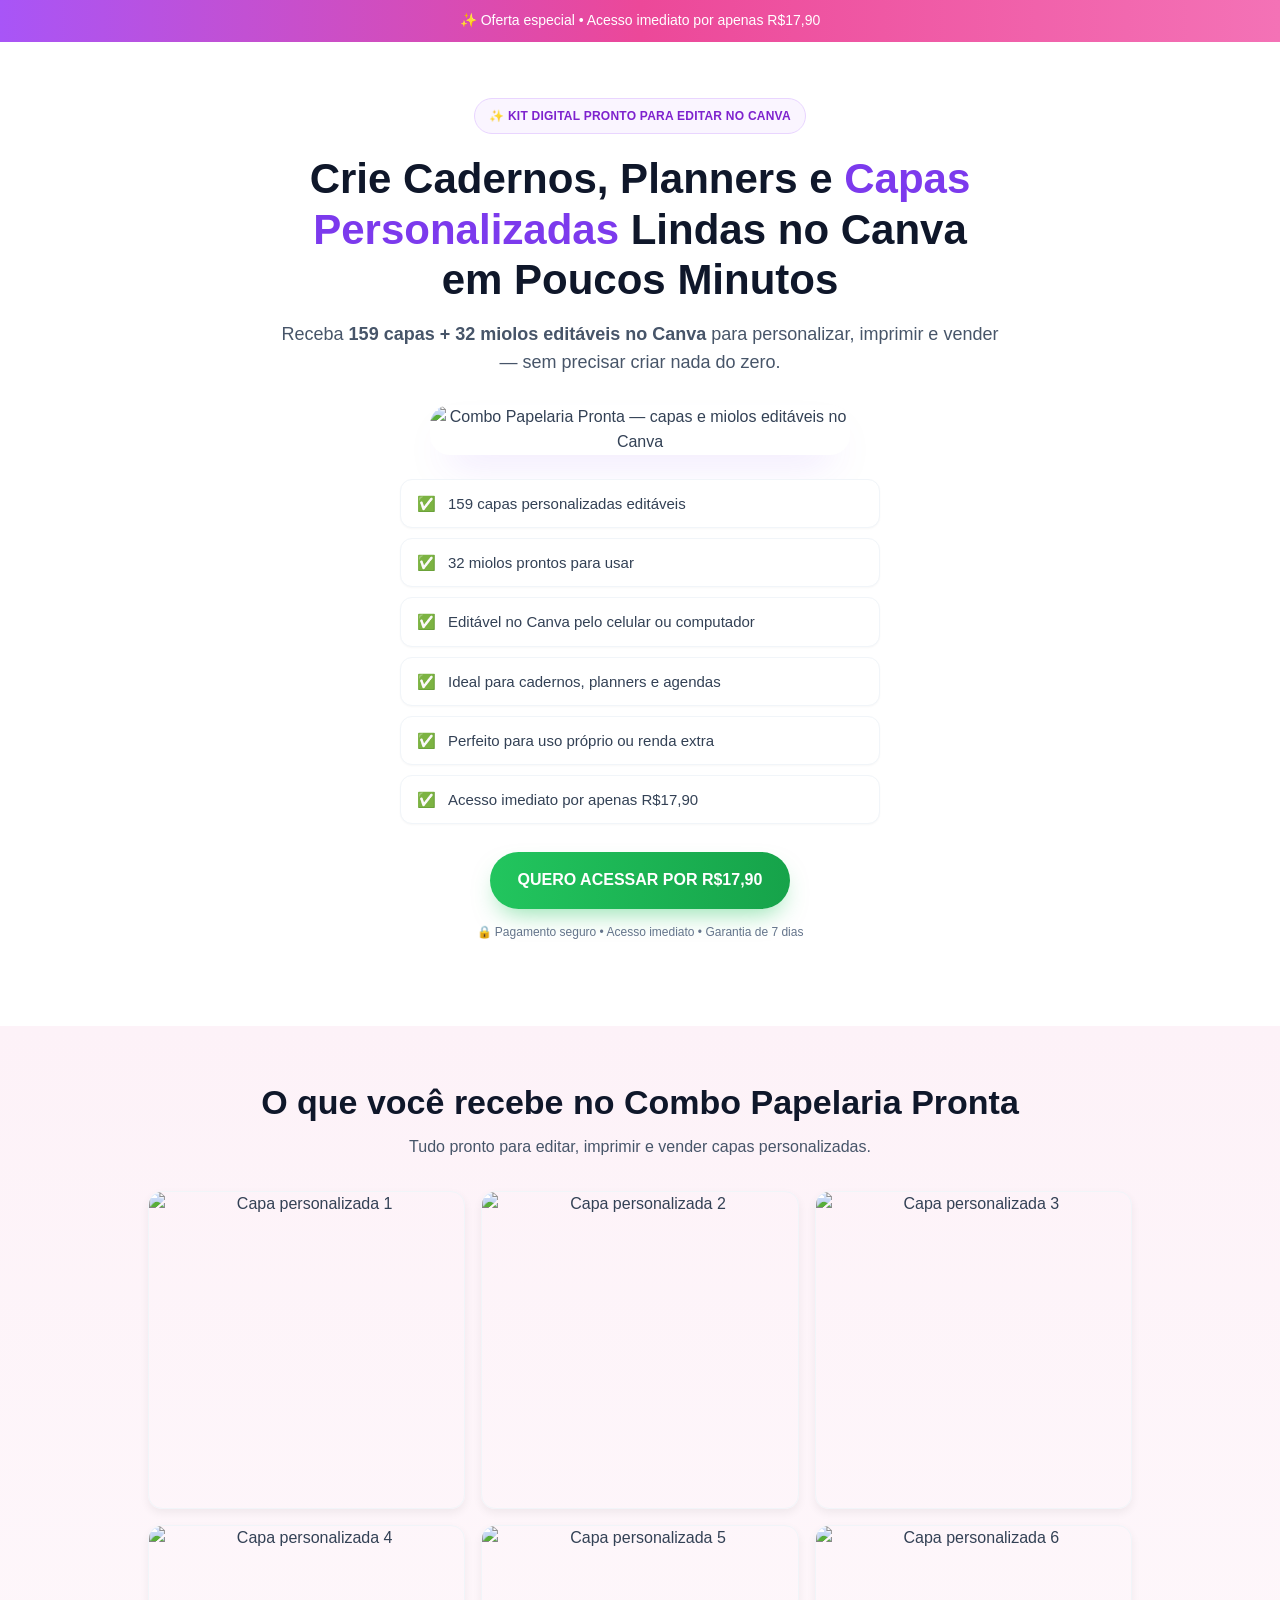
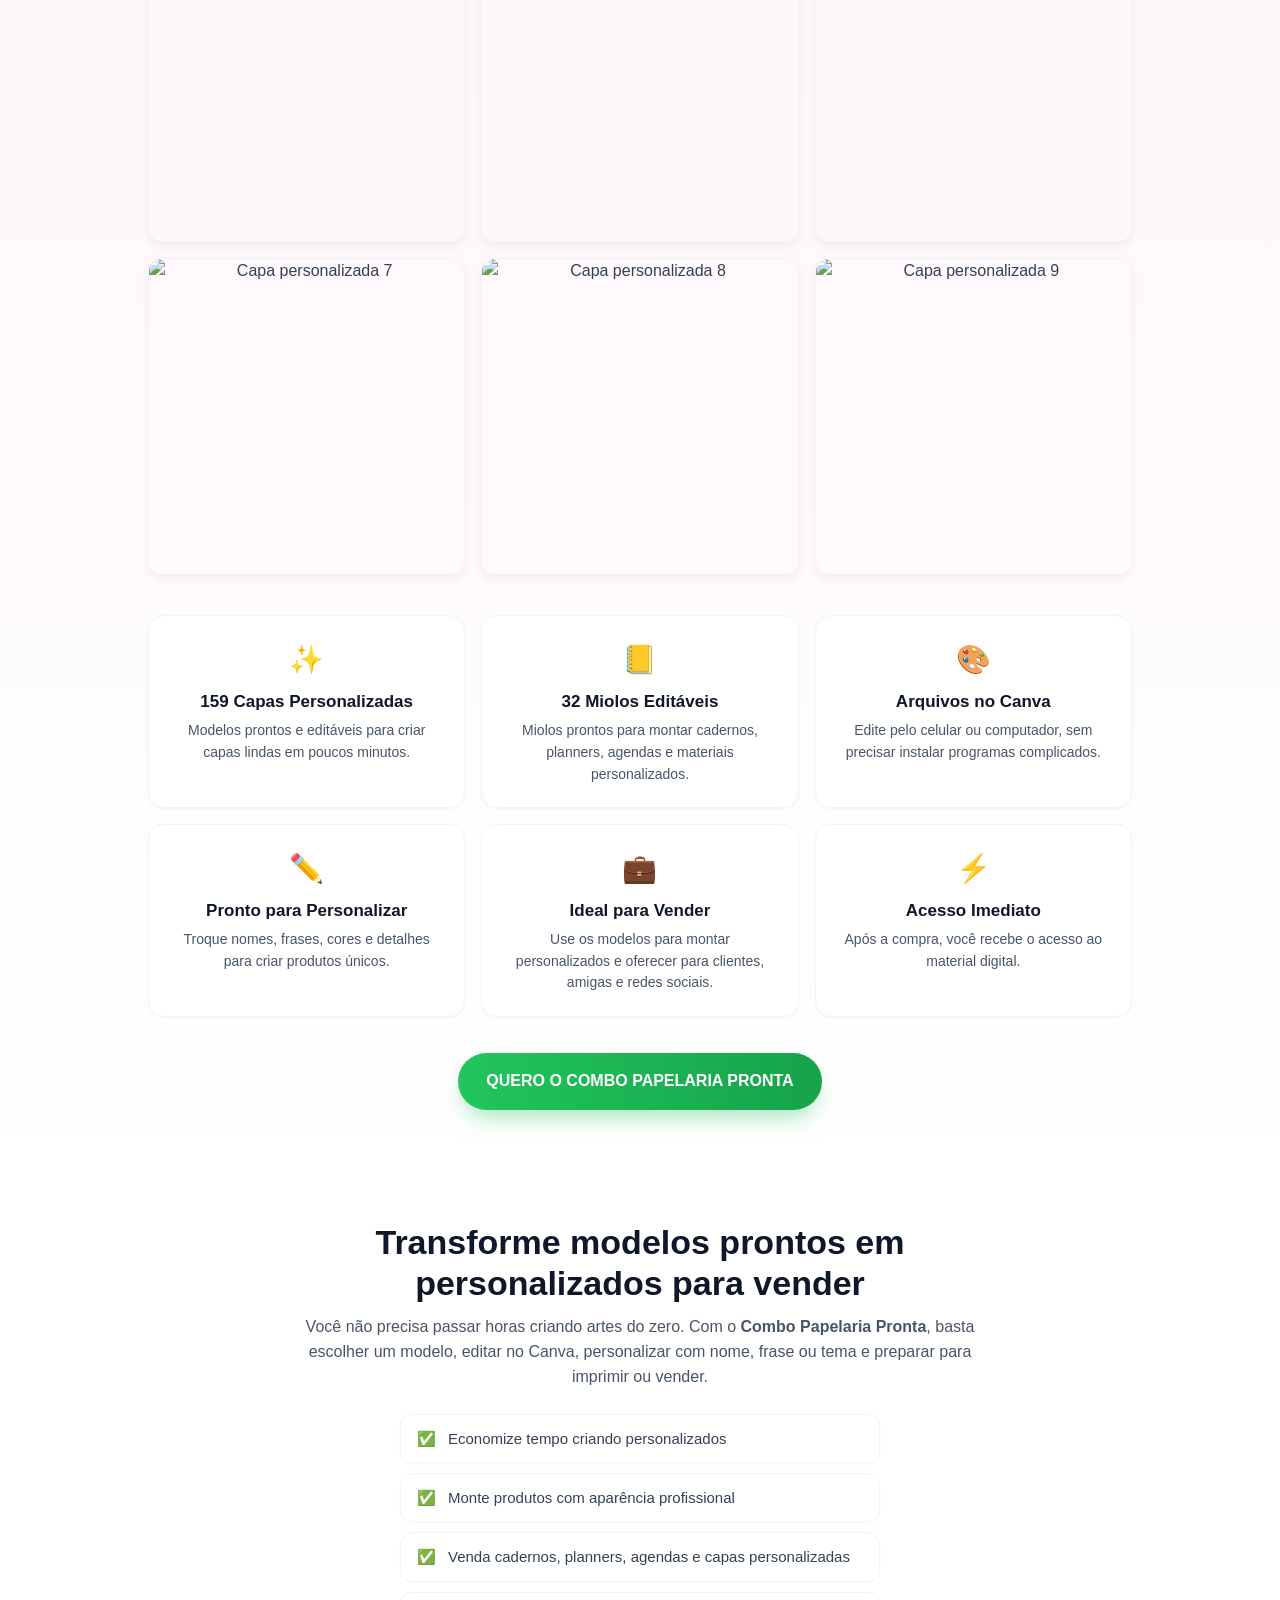
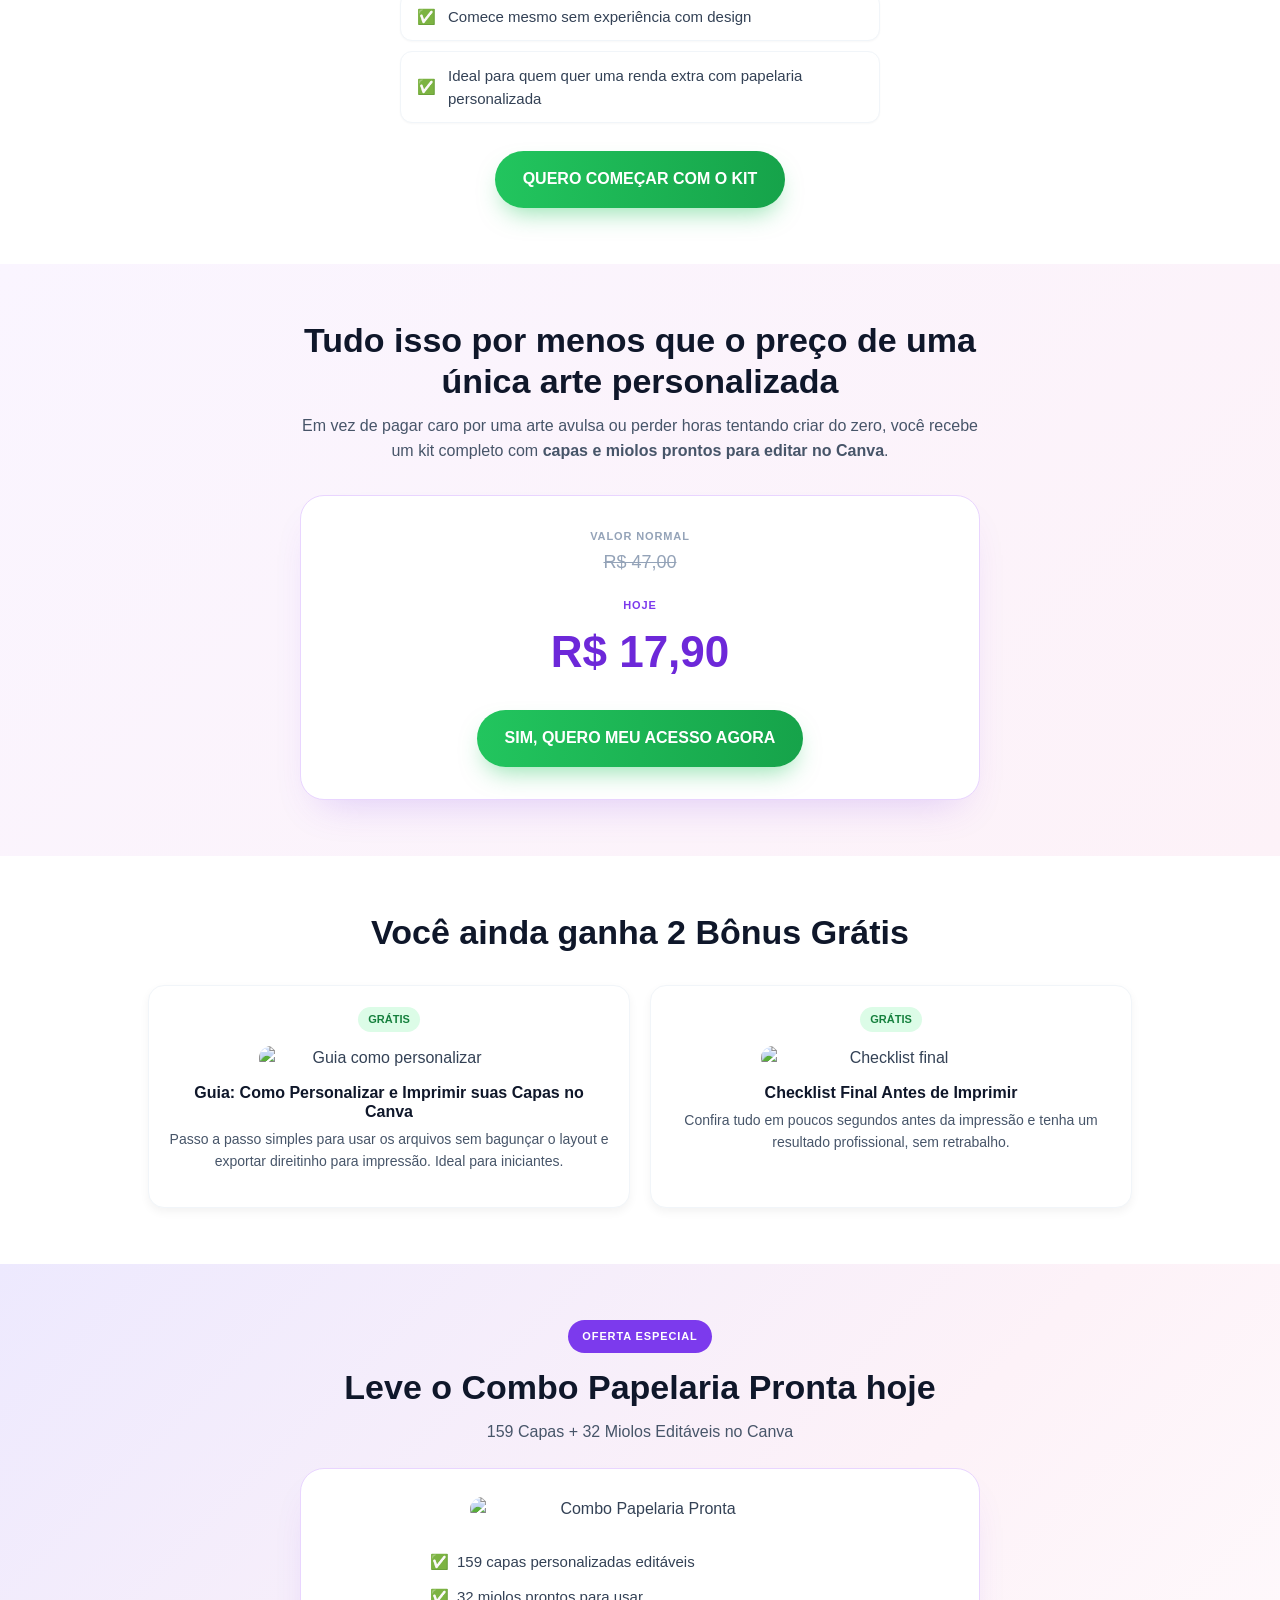
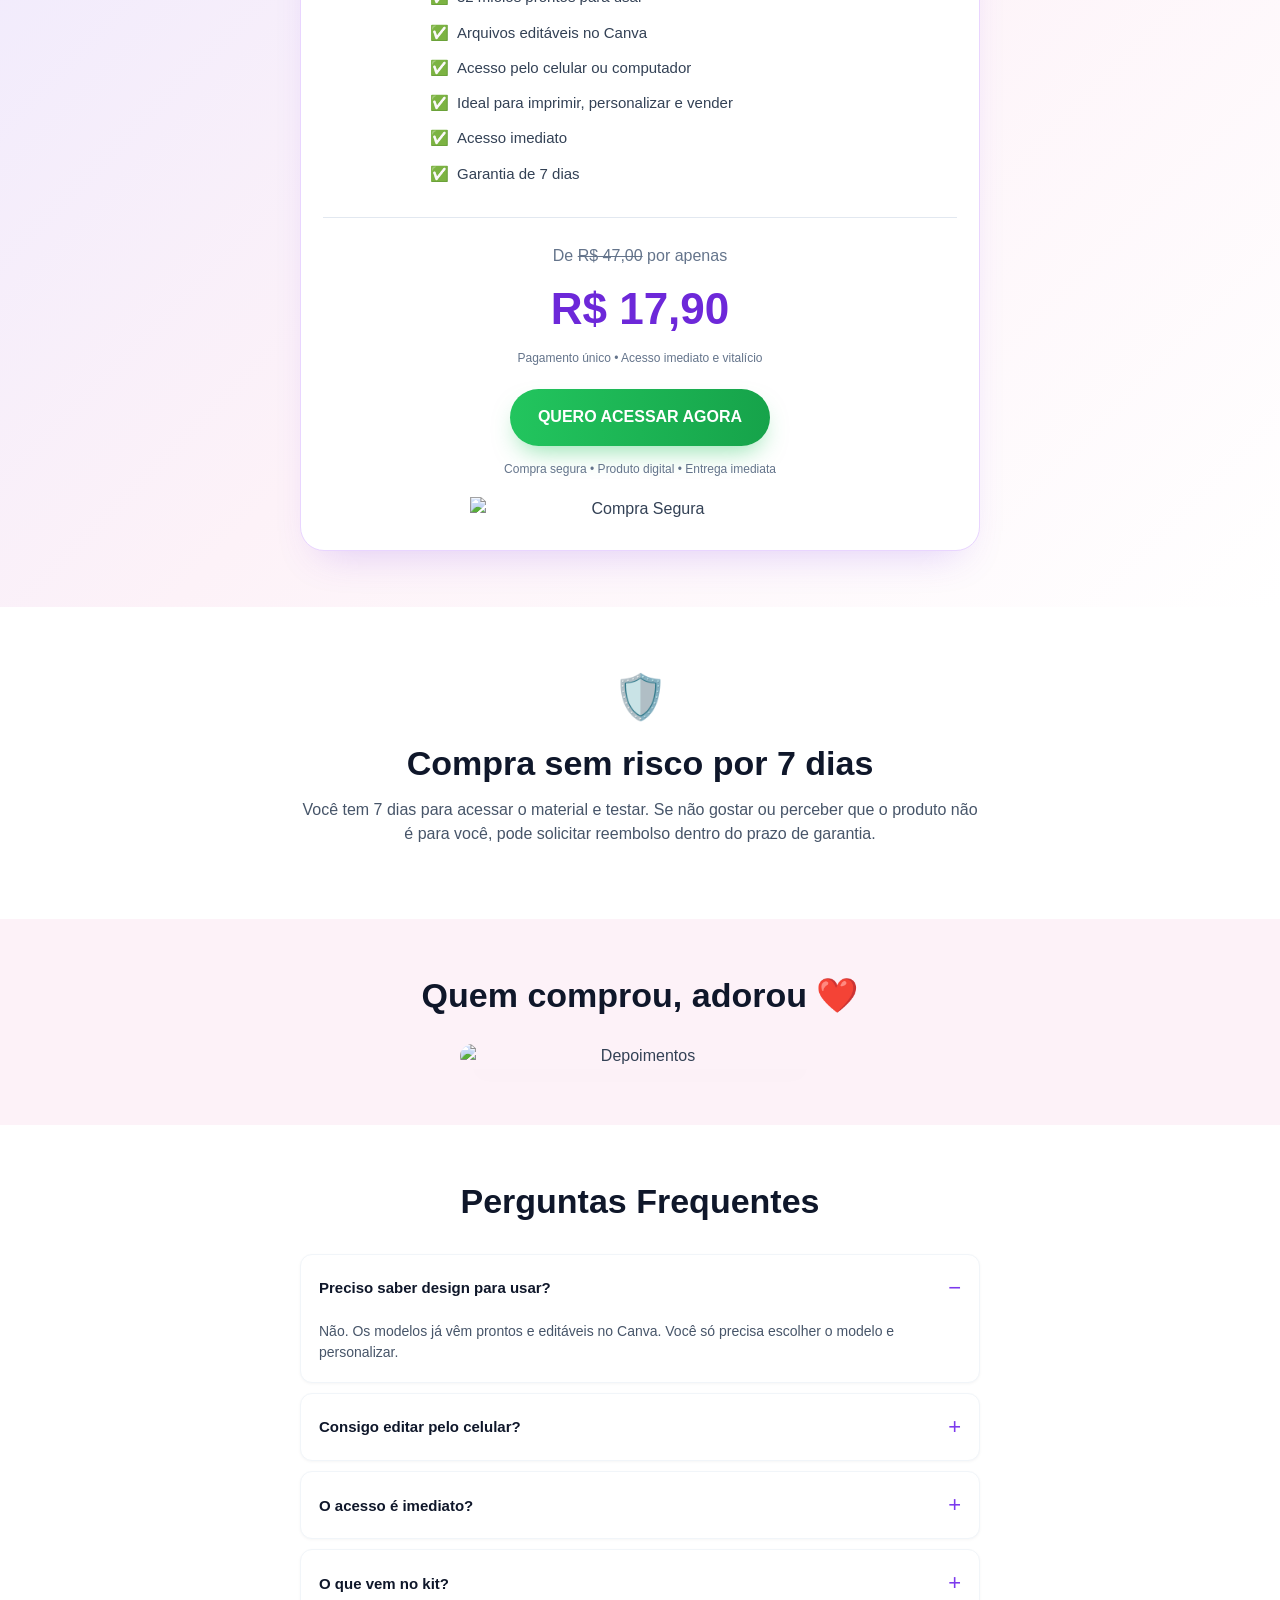
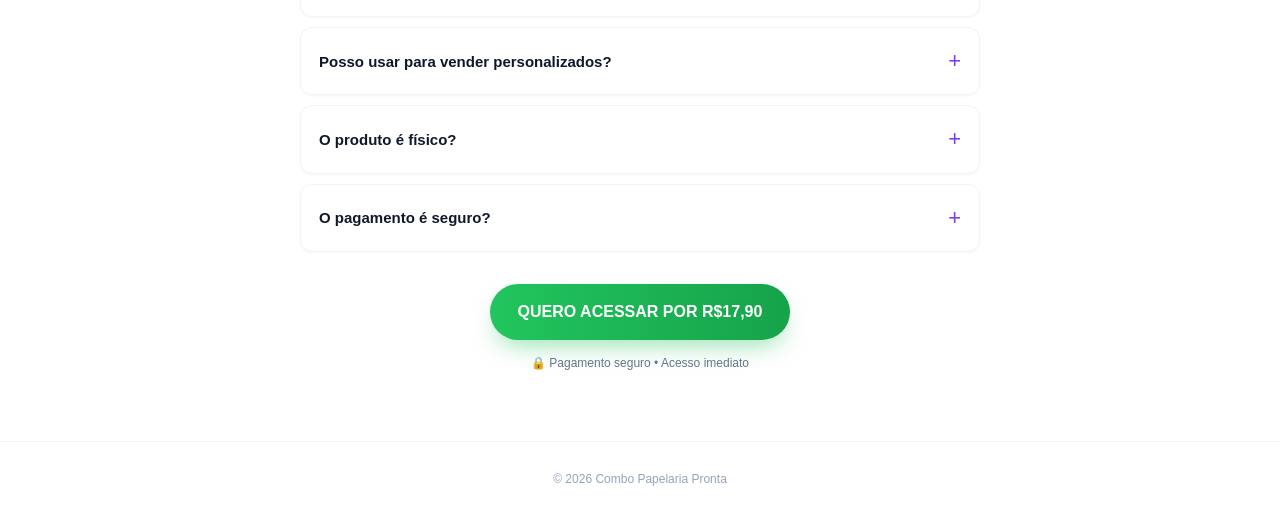
==== commit b38a03d4: "Rename index(3).html to index.html" ====
--- a/index.html
+++ b/index.html
@@ -2,201 +2,245 @@
 <html lang="pt-BR">
 <head>
 <meta charset="utf-8" />
-<meta name="viewport" content="width=device-width,initial-scale=1,maximum-scale=5" />
-<title>Combo Papelaria Pronta — 159 Capas + 32 Miolos Editáveis no Canva</title>
-<meta name="description" content="Crie cadernos, planners e capas personalizadas lindas no Canva em poucos minutos. 159 capas + 32 miolos editáveis por apenas R$17,90." />
-<link rel="preconnect" href="https://fonts.googleapis.com">
-<link rel="preconnect" href="https://fonts.gstatic.com" crossorigin>
-<link href="https://fonts.googleapis.com/css2?family=Poppins:wght@400;600;700;800&display=swap" rel="stylesheet">
-
-<!-- Meta Pixel -->
+<meta name="viewport" content="width=device-width, initial-scale=1, viewport-fit=cover" />
+<title>Combo Papelaria Pronta — 159 Capas + 32 Miolos no Canva</title>
+<meta name="description" content="Kit digital com 159 capas e 32 miolos editáveis no Canva para criar cadernos, planners e agendas personalizadas. Acesso imediato por R$17,90." />
+<meta property="og:title" content="Combo Papelaria Pronta — Kit Canva" />
+<meta property="og:description" content="159 capas + 32 miolos editáveis no Canva. Personalize, imprima e venda. Acesso imediato por R$17,90." />
+<meta property="og:type" content="website" />
+<meta property="og:image" content="https://i.ibb.co/KzDZrdZp/front-da-pagina-de-vendas.png" />
+<meta name="twitter:card" content="summary_large_image" />
+<link rel="icon" href="data:," />
+
+<!-- Meta Pixel (Facebook Ads) -->
 <script>
-!function(f,b,e,v,n,t,s){if(f.fbq)return;n=f.fbq=function(){n.callMethod?n.callMethod.apply(n,arguments):n.queue.push(arguments)};if(!f._fbq)f._fbq=n;n.push=n;n.loaded=!0;n.version='2.0';n.queue=[];t=b.createElement(e);t.async=!0;t.src=v;s=b.getElementsByTagName(e)[0];s.parentNode.insertBefore(t,s)}(window,document,'script','https://connect.facebook.net/en_US/fbevents.js');
-fbq('init','1827075004936114');
-fbq('track','PageView');
-fbq('track','ViewContent',{content_name:'Combo Papelaria Pronta no Canva',content_category:'Produto Digital',value:17.90,currency:'BRL'});
+!function(f,b,e,v,n,t,s)
+{if(f.fbq)return;n=f.fbq=function(){n.callMethod?
+n.callMethod.apply(n,arguments):n.queue.push(arguments)};
+if(!f._fbq)f._fbq=n;n.push=n;n.loaded=!0;n.version='2.0';
+n.queue=[];t=b.createElement(e);t.async=!0;
+t.src=v;s=b.getElementsByTagName(e)[0];
+s.parentNode.insertBefore(t,s)}(window, document,'script',
+'https://connect.facebook.net/en_US/fbevents.js');
+fbq('init', '1827075004936114');
+fbq('track', 'PageView');
 </script>
-<noscript><img height="1" width="1" style="display:none" src="https://www.facebook.com/tr?id=1827075004936114&ev=PageView&noscript=1" alt=""/></noscript>
+<noscript><img height="1" width="1" style="display:none" src="https://www.facebook.com/tr?id=1827075004936114&ev=PageView&noscript=1"/></noscript>
 
 <!-- UTMify Pixel -->
-<script>
-window.pixelId="6a176c76ff79882e807503af";
-var a=document.createElement("script");a.setAttribute("async","");a.setAttribute("defer","");a.setAttribute("src","https://cdn.utmify.com.br/scripts/pixel/pixel.js");document.head.appendChild(a);
-</script>
-<!-- UTMify UTMs -->
-<script src="https://cdn.utmify.com.br/scripts/utms/latest.js" data-utmify-prevent-xcod-sck data-utmify-prevent-subids async defer></script>
+<script async defer src="https://cdn.utmify.com.br/scripts/utms/latest.js"
+        data-utmify-prevent-xcod-sck data-utmify-prevent-subids></script>
 
 <style>
+:root{
+  --purple:#7c3aed; --purple-dark:#6d28d9; --purple-light:#f3e8ff;
+  --pink:#fce7f3; --slate-900:#0f172a; --slate-700:#334155;
+  --slate-600:#475569; --slate-500:#64748b; --slate-400:#94a3b8;
+  --slate-200:#e2e8f0; --slate-100:#f1f5f9; --slate-50:#f8fafc;
+  --green:#16a34a; --green-dark:#15803d;
+}
 *{box-sizing:border-box}
-body{margin:0;font-family:'Poppins',system-ui,sans-serif;background:#fffafc;color:#3a2e36;line-height:1.5}
-img{max-width:100%;display:block}
-a{color:inherit}
-.topbar{background:linear-gradient(90deg,#c084d8,#e08bb8);color:#fff;text-align:center;padding:10px 14px;font-size:13px;font-weight:600}
-.wrap{max-width:880px;margin:0 auto;padding:28px 18px 20px}
-.badge{display:inline-block;background:#fff;border:1px solid #f0d6e6;color:#b14bd8;padding:6px 14px;border-radius:999px;font-size:12px;font-weight:700;letter-spacing:.5px;margin-bottom:14px}
-h1{font-size:34px;font-weight:800;line-height:1.15;color:#2a1f29;margin:0}
-h1 .hl{color:#b14bd8}
-.sub{font-size:18px;color:#5a4a56;margin-top:14px;line-height:1.55}
-.hero-img{width:100%;margin-top:18px;border-radius:18px;box-shadow:0 10px 30px rgba(177,75,216,.18)}
-ul.bullets{list-style:none;padding:0;margin:22px 0 0;display:grid;gap:10px}
-ul.bullets li{background:#fff;border:1px solid #f6e3ee;padding:12px 16px;border-radius:12px;display:flex;gap:10px;align-items:center;font-size:15px}
-ul.bullets li .ck{color:#22c55e;font-weight:800}
-.cta-wrap{text-align:center;margin-top:24px}
-.cta{display:inline-block;background:linear-gradient(180deg,#22c55e,#16a34a);color:#fff;padding:20px 32px;border-radius:14px;font-weight:800;font-size:19px;text-decoration:none;letter-spacing:.3px;max-width:460px;width:100%;animation:pulse 2s infinite;box-shadow:0 10px 28px rgba(34,197,94,.45)}
-.cta-note{margin-top:10px;font-size:13px;color:#7a6a72}
-@keyframes pulse{0%,100%{transform:scale(1)}50%{transform:scale(1.025);box-shadow:0 14px 36px rgba(34,197,94,.6)}}
-section.alt{background:#fff4f9;padding:50px 18px}
-section.plain{padding:50px 18px}
-.container{max-width:980px;margin:0 auto}
-.container-sm{max-width:720px;margin:0 auto;text-align:center}
-.container-md{max-width:820px;margin:0 auto}
-h2.st{font-size:28px;font-weight:800;text-align:center;color:#2a1f29;margin:0}
-.subt{text-align:center;color:#6b5764;margin-top:8px;font-size:15px}
-.carousel{display:flex;gap:14px;overflow-x:auto;padding:22px 4px;scroll-snap-type:x mandatory}
-.carousel img{width:200px;height:200px;border-radius:14px;flex-shrink:0;scroll-snap-align:center;object-fit:cover;box-shadow:0 6px 18px rgba(0,0,0,.08)}
-.grid{display:grid;grid-template-columns:repeat(auto-fit,minmax(260px,1fr));gap:16px;margin-top:18px}
-.card{background:#fff;border-radius:18px;padding:22px;box-shadow:0 6px 22px rgba(177,75,216,.08);border-top:4px solid #d6a3e0}
-.card .ic{width:42px;height:42px;border-radius:12px;background:linear-gradient(135deg,#fce4f0,#efd2f5);display:flex;align-items:center;justify-content:center;font-size:20px;margin-bottom:12px}
-.card h3{font-size:17px;font-weight:700;color:#2a1f29;margin:0}
-.card p{color:#6b5764;margin:8px 0 0;font-size:14px;line-height:1.55}
-.value{display:flex;justify-content:center;gap:24px;margin-top:24px;flex-wrap:wrap}
-.value .old{background:#fff;padding:18px 26px;border-radius:14px;border:1px dashed #e0b8d4}
-.value .old .lbl{font-size:12px;color:#888;letter-spacing:1px}
-.value .old .v{font-size:26px;color:#999;text-decoration:line-through;font-weight:700}
-.value .new{background:linear-gradient(135deg,#22c55e,#16a34a);color:#fff;padding:18px 26px;border-radius:14px}
-.value .new .lbl{font-size:12px;letter-spacing:1px;opacity:.9}
-.value .new .v{font-size:32px;font-weight:800}
-.offer{background:linear-gradient(180deg,#fff0f6,#ffe5ec);padding:60px 18px}
-.offer-card{max-width:560px;margin:0 auto;background:#fff;border-radius:22px;padding:28px;box-shadow:0 18px 50px rgba(177,75,216,.18);text-align:center}
-.tag{background:#22c55e;color:#fff;padding:6px 22px;border-radius:999px;font-size:13px;font-weight:800;letter-spacing:1px}
-.offer-card h2{font-size:24px;font-weight:800;color:#2a1f29;margin:18px 0 6px}
-.stack{list-style:none;padding:0;text-align:left;margin-top:22px}
-.stack li{padding:8px 0;display:flex;gap:10px}
-.stack li .ck{color:#22c55e;font-weight:800}
-.price-old{color:#888;font-size:14px}
-.price-old s{}
-.price{font-size:48px;font-weight:800;color:#e11d48;margin:4px 0}
-.note{font-size:13px;color:#888;margin-bottom:18px}
-.guarantee{max-width:640px;margin:0 auto;background:#fff;border:2px dashed #d6a3e0;border-radius:20px;padding:28px;text-align:center}
-.guarantee .em{font-size:44px}
-.bonus{position:relative}
-.bonus .free{position:absolute;top:14px;right:14px;background:#22c55e;color:#fff;padding:4px 12px;border-radius:999px;font-size:11px;font-weight:800;letter-spacing:.5px}
-.bonus img{border-radius:12px;width:100%}
-.bonus h3{font-size:17px;font-weight:700;margin-top:14px;color:#2a1f29}
-.bonus p{color:#5a4a56;margin-top:8px;font-size:14px;line-height:1.55}
-.faq-item{background:#fff;border-radius:12px;padding:4px 16px;margin-bottom:10px;box-shadow:0 2px 8px rgba(0,0,0,.04)}
-.faq-q{width:100%;background:none;border:none;text-align:left;font-size:16px;font-weight:600;cursor:pointer;display:flex;justify-content:space-between;align-items:center;color:#2a1f29;padding:14px 0;font-family:inherit}
-.faq-q .ic{color:#b14bd8;font-size:22px}
-.faq-a{color:#5a4a56;padding:0 0 14px;line-height:1.6;display:none}
-.faq-item.open .faq-a{display:block}
-footer{padding:30px 18px;text-align:center;font-size:13px;color:#7a6a72;background:#fafafa}
-@media (max-width:600px){
-  h1{font-size:26px}
-  .sub{font-size:16px}
-  h2.st,.offer-card h2{font-size:22px}
-  .cta{font-size:17px;padding:18px 22px}
+html,body{margin:0;padding:0;font-family:-apple-system,BlinkMacSystemFont,"Segoe UI",Roboto,"Helvetica Neue",Arial,sans-serif;color:var(--slate-700);background:#fff;-webkit-font-smoothing:antialiased;line-height:1.55}
+img{max-width:100%;height:auto;display:block}
+a{color:inherit;text-decoration:none}
+h1,h2,h3{color:var(--slate-900);line-height:1.2;margin:0}
+.container{max-width:720px;margin:0 auto;padding:0 20px}
+.container-lg{max-width:1024px;margin:0 auto;padding:0 20px}
+.center{text-align:center}
+
+.topbar{background:linear-gradient(90deg,#a855f7,#ec4899,#f472b6);color:#fff;text-align:center;padding:10px 12px;font-size:14px;font-weight:500}
+
+.badge{display:inline-block;border:1px solid #e9d5ff;background:#faf5ff;color:#7e22ce;padding:8px 14px;border-radius:9999px;font-size:12px;font-weight:700;letter-spacing:.02em}
+.badge-solid{display:inline-block;background:var(--purple);color:#fff;padding:8px 14px;border-radius:9999px;font-size:11px;font-weight:700;letter-spacing:.08em;text-transform:uppercase}
+.badge-free{display:inline-block;background:#dcfce7;color:#15803d;padding:4px 10px;border-radius:9999px;font-size:11px;font-weight:800}
+
+.hero{padding:40px 0 56px;text-align:center}
+.hero h1{font-size:28px;font-weight:800;margin-top:20px}
+.hero h1 .accent{color:var(--purple)}
+.hero p.lead{margin-top:16px;font-size:16px;color:var(--slate-600)}
+.hero-img{margin:28px auto 0;max-width:420px;border-radius:20px;box-shadow:0 20px 40px -20px rgba(124,58,237,.35)}
+
+.check-list{list-style:none;padding:0;margin:24px auto 0;max-width:480px;text-align:left}
+.check-list li{display:flex;gap:12px;align-items:center;background:#fff;border:1px solid var(--slate-100);border-radius:12px;padding:12px 16px;margin-bottom:10px;box-shadow:0 1px 2px rgba(0,0,0,.03);font-size:15px;color:var(--slate-700)}
+.check-list li::before{content:"✅";flex-shrink:0}
+
+.cta{display:inline-block;background:linear-gradient(90deg,#22c55e,#16a34a);color:#fff !important;font-weight:800;padding:16px 28px;border-radius:9999px;box-shadow:0 12px 24px -8px rgba(34,197,94,.5);font-size:16px;transition:transform .15s ease;text-align:center;max-width:100%}
+.cta:hover{transform:scale(1.03)}
+.cta-note{margin-top:14px;font-size:12px;color:var(--slate-500)}
+
+.section{padding:56px 0}
+.section h2{font-size:26px;font-weight:800;text-align:center}
+.section-sub{text-align:center;color:var(--slate-600);margin-top:12px}
+
+.bg-pink{background:linear-gradient(180deg,#fdf2f8,#fff)}
+.bg-purple{background:linear-gradient(135deg,#faf5ff,#fdf2f8)}
+.bg-purple-strong{background:linear-gradient(135deg,#ede9fe,#fdf2f8,#fff)}
+.bg-pink-solid{background:#fdf2f8}
+
+.grid{display:grid;gap:14px}
+.capas-grid{grid-template-columns:repeat(2,1fr);margin-top:32px}
+.capas-grid img{width:100%;border-radius:14px;box-shadow:0 4px 10px rgba(0,0,0,.06);border:1px solid var(--slate-100);aspect-ratio:1/1;object-fit:cover}
+
+.features-grid{grid-template-columns:1fr;margin-top:40px;gap:16px}
+.feature{background:#fff;padding:22px;border-radius:16px;border:1px solid var(--slate-100);box-shadow:0 1px 3px rgba(0,0,0,.04)}
+.feature .ic{font-size:28px}
+.feature h3{font-size:17px;margin-top:10px}
+.feature p{margin:8px 0 0;font-size:14px;color:var(--slate-600)}
+
+.price-card{margin-top:32px;background:#fff;border-radius:24px;padding:32px 24px;box-shadow:0 20px 40px -20px rgba(124,58,237,.25);border:1px solid #e9d5ff;text-align:center}
+.price-card .label{font-size:11px;font-weight:700;letter-spacing:.08em;text-transform:uppercase;color:var(--slate-400)}
+.price-card .old{margin-top:4px;font-size:18px;color:var(--slate-400);text-decoration:line-through}
+.price-card .now-label{margin-top:20px;font-size:11px;font-weight:700;letter-spacing:.08em;text-transform:uppercase;color:var(--purple)}
+.price-card .now{margin-top:4px;font-size:44px;font-weight:800;color:var(--purple-dark)}
+
+.bonus-grid{grid-template-columns:1fr;gap:20px;margin-top:32px}
+.bonus{background:#fff;border-radius:16px;padding:20px;text-align:center;border:1px solid var(--slate-100);box-shadow:0 4px 10px rgba(0,0,0,.05)}
+.bonus img{max-width:260px;margin:14px auto 0;border-radius:12px}
+.bonus h3{font-size:16px;margin-top:12px}
+.bonus p{font-size:14px;color:var(--slate-600);margin-top:8px}
+
+.offer-card{margin-top:24px;background:#fff;border-radius:24px;padding:28px 22px;box-shadow:0 20px 40px -20px rgba(124,58,237,.25);border:1px solid #e9d5ff}
+.offer-card img.main{max-width:340px;margin:0 auto;border-radius:18px}
+.offer-list{list-style:none;padding:0;margin:22px auto 0;max-width:420px;text-align:left}
+.offer-list li{display:flex;gap:8px;padding:6px 0;color:var(--slate-700);font-size:15px}
+.offer-list li::before{content:"✅"}
+hr.soft{border:none;border-top:1px solid var(--slate-200);margin:26px 0}
+
+.guarantee{text-align:center}
+.guarantee .icon{font-size:44px}
+.guarantee h2{margin-top:12px}
+.guarantee p{margin-top:14px;color:var(--slate-600)}
+
+.faq{margin-top:32px}
+.faq details{background:#fff;border:1px solid var(--slate-100);border-radius:12px;margin-bottom:10px;box-shadow:0 1px 3px rgba(0,0,0,.04)}
+.faq summary{cursor:pointer;list-style:none;padding:16px 18px;font-weight:600;color:var(--slate-900);display:flex;justify-content:space-between;align-items:center;font-size:15px}
+.faq summary::-webkit-details-marker{display:none}
+.faq summary::after{content:"+";color:var(--purple);font-size:22px;font-weight:400}
+.faq details[open] summary::after{content:"−"}
+.faq .answer{padding:0 18px 18px;color:var(--slate-600);font-size:14px}
+
+footer{border-top:1px solid var(--slate-100);padding:28px 20px;text-align:center;color:var(--slate-400);font-size:12px}
+
+@media (min-width:640px){
+  .hero{padding:56px 0 72px}
+  .hero h1{font-size:42px}
+  .hero p.lead{font-size:18px}
+  .section h2{font-size:34px}
+  .capas-grid{grid-template-columns:repeat(3,1fr);gap:16px}
+  .features-grid{grid-template-columns:repeat(2,1fr)}
+  .bonus-grid{grid-template-columns:repeat(2,1fr)}
+}
+@media (min-width:1024px){
+  .features-grid{grid-template-columns:repeat(3,1fr)}
 }
 </style>
+<script
+  src="https://cdn.utmify.com.br/scripts/utms/latest.js"
+  data-utmify-prevent-xcod-sck
+  data-utmify-prevent-subids
+  async
+  defer
+></script>
 </head>
 <body>
 
 <div class="topbar">✨ Oferta especial • Acesso imediato por apenas R$17,90</div>
 
 <!-- HERO -->
-<section class="wrap">
-  <div class="badge">✨ KIT DIGITAL PRONTO PARA EDITAR NO CANVA</div>
-  <h1>Crie Cadernos, Planners e <span class="hl">Capas Personalizadas</span> Lindas no Canva em Poucos Minutos</h1>
-  <p class="sub">Receba <b>159 capas + 32 miolos editáveis no Canva</b> para personalizar, imprimir e vender — sem precisar criar nada do zero.</p>
-  <img class="hero-img" src="https://feitopravoce.fun/wp-content/uploads/2026/05/ChatGPT-Image-14-de-mai.-de-2026-22_54_26-1-1024x1024.png" alt="Combo Papelaria Pronta — capas e miolos editáveis no Canva"/>
-  <ul class="bullets">
-    <li><span class="ck">✅</span><span>159 capas personalizadas editáveis</span></li>
-    <li><span class="ck">✅</span><span>32 miolos prontos para usar</span></li>
-    <li><span class="ck">✅</span><span>Editável no Canva pelo celular ou computador</span></li>
-    <li><span class="ck">✅</span><span>Ideal para cadernos, planners e agendas</span></li>
-    <li><span class="ck">✅</span><span>Perfeito para uso próprio ou renda extra</span></li>
-    <li><span class="ck">✅</span><span>Acesso imediato por apenas R$17,90</span></li>
+<section class="hero container">
+  <span class="badge">✨ KIT DIGITAL PRONTO PARA EDITAR NO CANVA</span>
+  <h1>Crie Cadernos, Planners e <span class="accent">Capas Personalizadas</span> Lindas no Canva em Poucos Minutos</h1>
+  <p class="lead">Receba <strong>159 capas + 32 miolos editáveis no Canva</strong> para personalizar, imprimir e vender — sem precisar criar nada do zero.</p>
+  <img class="hero-img" src="https://i.ibb.co/KzDZrdZp/front-da-pagina-de-vendas.png" alt="Combo Papelaria Pronta — capas e miolos editáveis no Canva" />
+  <ul class="check-list">
+    <li>159 capas personalizadas editáveis</li>
+    <li>32 miolos prontos para usar</li>
+    <li>Editável no Canva pelo celular ou computador</li>
+    <li>Ideal para cadernos, planners e agendas</li>
+    <li>Perfeito para uso próprio ou renda extra</li>
+    <li>Acesso imediato por apenas R$17,90</li>
   </ul>
-  <div class="cta-wrap">
-    <a href="#" class="cta js-checkout">QUERO ACESSAR POR R$17,90</a>
-    <div class="cta-note">🔒 Pagamento seguro • Acesso imediato • Garantia de 7 dias</div>
-  </div>
-</section>
-
-<!-- O QUE VOCÊ RECEBE -->
-<section class="alt">
+  <div style="margin-top:28px">
+    <a class="cta" href="https://pay.wiapy.com/gcdazylzke">QUERO ACESSAR POR R$17,90</a>
+    <p class="cta-note">🔒 Pagamento seguro • Acesso imediato • Garantia de 7 dias</p>
+  </div>
+</section>
+
+<!-- CAPAS -->
+<section class="section bg-pink">
+  <div class="container-lg center">
+    <h2>O que você recebe no Combo Papelaria Pronta</h2>
+    <p class="section-sub">Tudo pronto para editar, imprimir e vender capas personalizadas.</p>
+    <div class="grid capas-grid">
+      <img src="https://i.ibb.co/nKqFydL/Grupo-de-4-objetos-1.png" alt="Capa personalizada 1" />
+      <img src="https://i.ibb.co/VpPNzyw2/P-gina-3.png" alt="Capa personalizada 2" />
+      <img src="https://i.ibb.co/vxgGxbBK/Grupo-de-3-objetos-1.png" alt="Capa personalizada 3" />
+      <img src="https://i.ibb.co/PZH6GXjq/568389606cc17170a965c6e31a63be39.jpg" alt="Capa personalizada 4" />
+      <img src="https://i.ibb.co/7t380xz8/download.png" alt="Capa personalizada 5" />
+      <img src="https://i.ibb.co/nMTkRs3V/65abf719d7c3aa92e9d69d4c6f9ae33a.jpg" alt="Capa personalizada 6" />
+      <img src="https://i.ibb.co/rf2R9Zt6/4e46ead4a2d33a1038836b5a9955e805.jpg" alt="Capa personalizada 7" />
+      <img src="https://i.ibb.co/jPV57p4x/35a8d8af8f07cfdb2163d75fd6db85c6.jpg" alt="Capa personalizada 8" />
+      <img src="https://i.ibb.co/ZpFV6JGH/download-3.png" alt="Capa personalizada 9" />
+    </div>
+
+    <div class="grid features-grid">
+      <div class="feature"><div class="ic">✨</div><h3>159 Capas Personalizadas</h3><p>Modelos prontos e editáveis para criar capas lindas em poucos minutos.</p></div>
+      <div class="feature"><div class="ic">📒</div><h3>32 Miolos Editáveis</h3><p>Miolos prontos para montar cadernos, planners, agendas e materiais personalizados.</p></div>
+      <div class="feature"><div class="ic">🎨</div><h3>Arquivos no Canva</h3><p>Edite pelo celular ou computador, sem precisar instalar programas complicados.</p></div>
+      <div class="feature"><div class="ic">✏️</div><h3>Pronto para Personalizar</h3><p>Troque nomes, frases, cores e detalhes para criar produtos únicos.</p></div>
+      <div class="feature"><div class="ic">💼</div><h3>Ideal para Vender</h3><p>Use os modelos para montar personalizados e oferecer para clientes, amigas e redes sociais.</p></div>
+      <div class="feature"><div class="ic">⚡</div><h3>Acesso Imediato</h3><p>Após a compra, você recebe o acesso ao material digital.</p></div>
+    </div>
+
+    <div style="margin-top:36px"><a class="cta" href="https://pay.wiapy.com/gcdazylzke">QUERO O COMBO PAPELARIA PRONTA</a></div>
+  </div>
+</section>
+
+<!-- TRANSFORM -->
+<section class="section">
   <div class="container">
-    <h2 class="st">O que você recebe no Combo Papelaria Pronta</h2>
-    <p class="subt">Tudo pronto para editar, imprimir e vender capas personalizadas.</p>
-    <div class="carousel">
-      <img src="https://feitopravoce.fun/wp-content/uploads/2026/05/1-1-600x600-1-300x300.png" alt="Capa personalizada 1"/>
-      <img src="https://feitopravoce.fun/wp-content/uploads/2026/05/2-1-600x600-1-300x300.png" alt="Capa personalizada 2"/>
-      <img src="https://feitopravoce.fun/wp-content/uploads/2026/05/3-1-600x600-1-300x300.png" alt="Capa personalizada 3"/>
-      <img src="https://feitopravoce.fun/wp-content/uploads/2026/05/4-1-600x600-1-300x300.png" alt="Capa personalizada 4"/>
-      <img src="https://feitopravoce.fun/wp-content/uploads/2026/05/5-1-600x600-1-300x300.png" alt="Capa personalizada 5"/>
-      <img src="https://feitopravoce.fun/wp-content/uploads/2026/05/6-1-600x600-1-300x300.png" alt="Capa personalizada 6"/>
-      <img src="https://feitopravoce.fun/wp-content/uploads/2026/05/7-1-600x600-1-300x300.png" alt="Capa personalizada 7"/>
-      <img src="https://feitopravoce.fun/wp-content/uploads/2026/05/8-1-600x600-1-300x300.png" alt="Capa personalizada 8"/>
-      <img src="https://feitopravoce.fun/wp-content/uploads/2026/05/10-600x600-1-300x300.png" alt="Capa personalizada 9"/>
-    </div>
-    <div class="grid">
-      <div class="card"><div class="ic">✨</div><h3>159 Capas Personalizadas</h3><p>Modelos prontos e editáveis para criar capas lindas em poucos minutos.</p></div>
-      <div class="card"><div class="ic">📒</div><h3>32 Miolos Editáveis</h3><p>Miolos prontos para montar cadernos, planners, agendas e materiais personalizados.</p></div>
-      <div class="card"><div class="ic">🎨</div><h3>Arquivos no Canva</h3><p>Edite pelo celular ou computador, sem precisar instalar programas complicados.</p></div>
-      <div class="card"><div class="ic">✏️</div><h3>Pronto para Personalizar</h3><p>Troque nomes, frases, cores e detalhes para criar produtos únicos.</p></div>
-      <div class="card"><div class="ic">💼</div><h3>Ideal para Vender</h3><p>Use os modelos para montar personalizados e oferecer para clientes, amigas e redes sociais.</p></div>
-      <div class="card"><div class="ic">⚡</div><h3>Acesso Imediato</h3><p>Após a compra, você recebe o acesso ao material digital.</p></div>
-    </div>
-    <div class="cta-wrap"><a href="#" class="cta js-checkout">QUERO O COMBO PAPELARIA PRONTA</a></div>
-  </div>
-</section>
-
-<!-- DESEJO -->
-<section class="plain">
-  <div class="container-md">
-    <h2 class="st">Transforme modelos prontos em personalizados para vender</h2>
-    <p style="color:#5a4a56;font-size:16px;line-height:1.65;margin-top:14px;text-align:center">
-      Você não precisa passar horas criando artes do zero. Com o <b>Combo Papelaria Pronta</b>, basta escolher um modelo, editar no Canva, personalizar com nome, frase ou tema e preparar para imprimir ou vender.
-    </p>
-    <ul class="bullets">
-      <li><span class="ck">✅</span><span>Economize tempo criando personalizados</span></li>
-      <li><span class="ck">✅</span><span>Monte produtos com aparência profissional</span></li>
-      <li><span class="ck">✅</span><span>Venda cadernos, planners, agendas e capas personalizadas</span></li>
-      <li><span class="ck">✅</span><span>Comece mesmo sem experiência com design</span></li>
-      <li><span class="ck">✅</span><span>Ideal para quem quer uma renda extra com papelaria personalizada</span></li>
+    <h2 class="center">Transforme modelos prontos em personalizados para vender</h2>
+    <p class="section-sub">Você não precisa passar horas criando artes do zero. Com o <strong>Combo Papelaria Pronta</strong>, basta escolher um modelo, editar no Canva, personalizar com nome, frase ou tema e preparar para imprimir ou vender.</p>
+    <ul class="check-list">
+      <li>Economize tempo criando personalizados</li>
+      <li>Monte produtos com aparência profissional</li>
+      <li>Venda cadernos, planners, agendas e capas personalizadas</li>
+      <li>Comece mesmo sem experiência com design</li>
+      <li>Ideal para quem quer uma renda extra com papelaria personalizada</li>
     </ul>
-    <div class="cta-wrap"><a href="#" class="cta js-checkout">QUERO COMEÇAR COM O KIT</a></div>
-  </div>
-</section>
-
-<!-- PERCEPÇÃO DE VALOR -->
-<section style="background:linear-gradient(180deg,#faf0ff,#fff4f9);padding:50px 18px">
-  <div class="container-sm">
-    <h2 class="st">Tudo isso por menos que o preço de uma única arte personalizada</h2>
-    <p style="color:#5a4a56;margin-top:14px;font-size:16px;line-height:1.6">
-      Em vez de pagar caro por uma arte avulsa ou perder horas tentando criar do zero, você recebe um kit completo com <b>capas e miolos prontos para editar no Canva</b>.
-    </p>
-    <div class="value">
-      <div class="old"><div class="lbl">VALOR NORMAL</div><div class="v">R$ 47,00</div></div>
-      <div class="new"><div class="lbl">HOJE</div><div class="v">R$ 17,90</div></div>
-    </div>
-    <div class="cta-wrap"><a href="#" class="cta js-checkout">SIM, QUERO MEU ACESSO AGORA</a></div>
-  </div>
-</section>
-
-<!-- BÔNUS -->
-<section class="plain">
-  <div class="container">
-    <h2 class="st">Você ainda ganha 2 Bônus Grátis</h2>
-    <div class="grid" style="grid-template-columns:repeat(auto-fit,minmax(280px,1fr));gap:22px;margin-top:24px">
-      <div class="card bonus">
-        <div class="free">GRÁTIS</div>
-        <img src="https://feitopravoce.fun/wp-content/uploads/2026/05/ChatGPT-Image-14-de-mai.-de-2026-22_41_18-1024x1024.png" alt="Guia Canva"/>
+    <div class="center" style="margin-top:28px"><a class="cta" href="https://pay.wiapy.com/gcdazylzke">QUERO COMEÇAR COM O KIT</a></div>
+  </div>
+</section>
+
+<!-- PRICE -->
+<section class="section bg-purple">
+  <div class="container center">
+    <h2>Tudo isso por menos que o preço de uma única arte personalizada</h2>
+    <p class="section-sub">Em vez de pagar caro por uma arte avulsa ou perder horas tentando criar do zero, você recebe um kit completo com <strong>capas e miolos prontos para editar no Canva</strong>.</p>
+    <div class="price-card">
+      <div class="label">Valor normal</div>
+      <div class="old">R$ 47,00</div>
+      <div class="now-label">Hoje</div>
+      <div class="now">R$ 17,90</div>
+      <div style="margin-top:24px"><a class="cta" href="https://pay.wiapy.com/gcdazylzke">SIM, QUERO MEU ACESSO AGORA</a></div>
+    </div>
+  </div>
+</section>
+
+<!-- BONUSES -->
+<section class="section">
+  <div class="container-lg">
+    <h2 class="center">Você ainda ganha 2 Bônus Grátis</h2>
+    <div class="grid bonus-grid">
+      <div class="bonus">
+        <span class="badge-free">GRÁTIS</span>
+        <img src="https://feitopravoce.fun/wp-content/uploads/2026/05/ChatGPT-Image-14-de-mai.-de-2026-22_41_18-1024x1024.png" alt="Guia como personalizar" />
         <h3>Guia: Como Personalizar e Imprimir suas Capas no Canva</h3>
         <p>Passo a passo simples para usar os arquivos sem bagunçar o layout e exportar direitinho para impressão. Ideal para iniciantes.</p>
       </div>
-      <div class="card bonus">
-        <div class="free">GRÁTIS</div>
-        <img src="https://feitopravoce.fun/wp-content/uploads/2026/05/ChatGPT-Image-14-de-mai.-de-2026-22_37_41-1024x1024.png" alt="Checklist"/>
+      <div class="bonus">
+        <span class="badge-free">GRÁTIS</span>
+        <img src="https://feitopravoce.fun/wp-content/uploads/2026/05/ChatGPT-Image-14-de-mai.-de-2026-22_37_41-1024x1024.png" alt="Checklist final" />
         <h3>Checklist Final Antes de Imprimir</h3>
         <p>Confira tudo em poucos segundos antes da impressão e tenha um resultado profissional, sem retrabalho.</p>
       </div>
@@ -204,119 +248,80 @@
   </div>
 </section>
 
-<!-- OFERTA -->
-<section class="offer">
-  <div class="offer-card">
-    <span class="tag">OFERTA ESPECIAL</span>
-    <h2>Leve o Combo Papelaria Pronta hoje</h2>
-    <p style="color:#6b5764;font-size:14px;margin-bottom:16px">159 Capas + 32 Miolos Editáveis no Canva</p>
-    <img src="https://feitopravoce.fun/wp-content/uploads/2026/05/ChatGPT-Image-14-de-mai.-de-2026-22_54_26-1-1024x1024.png" alt="Combo Papelaria Pronta" style="border-radius:14px"/>
-    <ul class="stack">
-      <li><span class="ck">✅</span><span>159 capas personalizadas editáveis</span></li>
-      <li><span class="ck">✅</span><span>32 miolos prontos para usar</span></li>
-      <li><span class="ck">✅</span><span>Arquivos editáveis no Canva</span></li>
-      <li><span class="ck">✅</span><span>Acesso pelo celular ou computador</span></li>
-      <li><span class="ck">✅</span><span>Ideal para imprimir, personalizar e vender</span></li>
-      <li><span class="ck">✅</span><span>Acesso imediato</span></li>
-      <li><span class="ck">✅</span><span>Garantia de 7 dias</span></li>
-    </ul>
-    <hr style="margin:20px 0;border:none;border-top:1px solid #f0e0ea"/>
-    <div class="price-old">De <s>R$ 47,00</s> por apenas</div>
-    <div class="price">R$ 17,90</div>
-    <div class="note">Pagamento único • Acesso imediato e vitalício</div>
-    <div class="cta-wrap" style="margin-top:0">
-      <a href="#" class="cta js-checkout">QUERO ACESSAR AGORA</a>
-      <div class="cta-note">Compra segura • Produto digital • Entrega imediata</div>
-    </div>
-    <img src="https://feitopravoce.fun/wp-content/uploads/2026/03/compra-segura-1024x147-1-1.png" alt="Compra Segura" style="margin-top:22px"/>
-  </div>
-</section>
-
-<!-- GARANTIA -->
-<section class="plain">
-  <div class="guarantee">
-    <div class="em">🛡️</div>
-    <h2 style="font-size:24px;font-weight:800;color:#2a1f29;margin-top:8px">Compra sem risco por 7 dias</h2>
-    <p style="color:#5a4a56;margin-top:12px;line-height:1.6">
-      Você tem 7 dias para acessar o material e testar. Se não gostar ou perceber que o produto não é para você, pode solicitar reembolso dentro do prazo de garantia.
-    </p>
-  </div>
-</section>
-
-<!-- DEPOIMENTOS -->
-<section style="padding:20px 18px 50px">
-  <div style="max-width:760px;margin:0 auto">
-    <h2 class="st">Quem comprou, adorou ❤️</h2>
-    <img src="https://feitopravoce.fun/wp-content/uploads/2026/03/564585-410x1024.webp" alt="Depoimentos" style="margin-top:16px;border-radius:14px"/>
+<!-- FINAL OFFER -->
+<section class="section bg-purple-strong">
+  <div class="container center">
+    <span class="badge-solid">Oferta especial</span>
+    <h2 style="margin-top:14px">Leve o Combo Papelaria Pronta hoje</h2>
+    <p class="section-sub">159 Capas + 32 Miolos Editáveis no Canva</p>
+    <div class="offer-card">
+      <img class="main" src="https://i.ibb.co/KzDZrdZp/front-da-pagina-de-vendas.png" alt="Combo Papelaria Pronta" />
+      <ul class="offer-list">
+        <li>159 capas personalizadas editáveis</li>
+        <li>32 miolos prontos para usar</li>
+        <li>Arquivos editáveis no Canva</li>
+        <li>Acesso pelo celular ou computador</li>
+        <li>Ideal para imprimir, personalizar e vender</li>
+        <li>Acesso imediato</li>
+        <li>Garantia de 7 dias</li>
+      </ul>
+      <hr class="soft" />
+      <p style="color:var(--slate-500);margin:0">De <span style="text-decoration:line-through">R$ 47,00</span> por apenas</p>
+      <p style="font-size:44px;font-weight:800;color:var(--purple-dark);margin:6px 0 0">R$ 17,90</p>
+      <p style="font-size:12px;color:var(--slate-500);margin-top:6px">Pagamento único • Acesso imediato e vitalício</p>
+      <div style="margin-top:22px"><a class="cta" href="https://pay.wiapy.com/gcdazylzke">QUERO ACESSAR AGORA</a></div>
+      <p style="font-size:12px;color:var(--slate-500);margin-top:14px">Compra segura • Produto digital • Entrega imediata</p>
+      <img style="max-width:340px;margin:18px auto 0" src="https://feitopravoce.fun/wp-content/uploads/2026/03/compra-segura-1024x147-1-1.png" alt="Compra Segura" />
+    </div>
+  </div>
+</section>
+
+<!-- GUARANTEE -->
+<section class="section">
+  <div class="container guarantee">
+    <div class="icon">🛡️</div>
+    <h2>Compra sem risco por 7 dias</h2>
+    <p>Você tem 7 dias para acessar o material e testar. Se não gostar ou perceber que o produto não é para você, pode solicitar reembolso dentro do prazo de garantia.</p>
+  </div>
+</section>
+
+<!-- TESTIMONIALS -->
+<section class="section bg-pink-solid">
+  <div class="container center">
+    <h2>Quem comprou, adorou ❤️</h2>
+    <img style="max-width:360px;margin:28px auto 0;border-radius:18px;box-shadow:0 12px 24px -12px rgba(0,0,0,.2)" src="https://feitopravoce.fun/wp-content/uploads/2026/03/564585-410x1024.webp" alt="Depoimentos" />
   </div>
 </section>
 
 <!-- FAQ -->
-<section style="padding:20px 18px 50px;background:#fff4f9">
-  <div style="max-width:760px;margin:0 auto">
-    <h2 class="st">Perguntas Frequentes</h2>
-    <div style="margin-top:20px" id="faq">
-      <div class="faq-item open"><button class="faq-q" type="button">Preciso saber design para usar?<span class="ic">+</span></button><p class="faq-a">Não. Os modelos já vêm prontos e editáveis no Canva. Você só precisa escolher o modelo e personalizar.</p></div>
-      <div class="faq-item"><button class="faq-q" type="button">Consigo editar pelo celular?<span class="ic">+</span></button><p class="faq-a">Sim. Você pode editar pelo Canva no celular ou no computador.</p></div>
-      <div class="faq-item"><button class="faq-q" type="button">O acesso é imediato?<span class="ic">+</span></button><p class="faq-a">Sim. Após a confirmação do pagamento, você recebe o acesso ao material digital.</p></div>
-      <div class="faq-item"><button class="faq-q" type="button">O que vem no kit?<span class="ic">+</span></button><p class="faq-a">Você recebe 159 capas personalizadas e 32 miolos editáveis no Canva.</p></div>
-      <div class="faq-item"><button class="faq-q" type="button">Posso usar para vender personalizados?<span class="ic">+</span></button><p class="faq-a">Sim. Você pode usar os modelos para criar produtos personalizados e vender para seus clientes.</p></div>
-      <div class="faq-item"><button class="faq-q" type="button">O produto é físico?<span class="ic">+</span></button><p class="faq-a">Não. O produto é digital. Você recebe acesso aos arquivos para editar e usar.</p></div>
-      <div class="faq-item"><button class="faq-q" type="button">O pagamento é seguro?<span class="ic">+</span></button><p class="faq-a">Sim. O pagamento é processado em ambiente seguro.</p></div>
-    </div>
-    <div class="cta-wrap">
-      <a href="#" class="cta js-checkout">QUERO ACESSAR POR R$17,90</a>
-      <div class="cta-note">🔒 Pagamento seguro • Acesso imediato</div>
-    </div>
-    <img src="https://feitopravoce.fun/wp-content/uploads/2026/03/compra-segura-1024x147-1-1.png" alt="Compra Segura" style="margin-top:22px"/>
-  </div>
-</section>
-
-<footer>
-  <p><strong>Todos os direitos reservados © <span id="yr"></span> – Combo Papelaria Pronta.</strong> Este site não é afiliado ao Facebook™ ou a qualquer entidade do Facebook™.</p>
-</footer>
-
+<section class="section">
+  <div class="container">
+    <h2 class="center">Perguntas Frequentes</h2>
+    <div class="faq">
+      <details open><summary>Preciso saber design para usar?</summary><div class="answer">Não. Os modelos já vêm prontos e editáveis no Canva. Você só precisa escolher o modelo e personalizar.</div></details>
+      <details><summary>Consigo editar pelo celular?</summary><div class="answer">Sim. Você pode editar pelo Canva no celular ou no computador.</div></details>
+      <details><summary>O acesso é imediato?</summary><div class="answer">Sim. Após a confirmação do pagamento, você recebe o acesso ao material digital.</div></details>
+      <details><summary>O que vem no kit?</summary><div class="answer">Você recebe 159 capas personalizadas e 32 miolos editáveis no Canva.</div></details>
+      <details><summary>Posso usar para vender personalizados?</summary><div class="answer">Sim. Você pode usar os modelos para criar produtos personalizados e vender para seus clientes.</div></details>
+      <details><summary>O produto é físico?</summary><div class="answer">Não. O produto é digital. Você recebe acesso aos arquivos para editar e usar.</div></details>
+      <details><summary>O pagamento é seguro?</summary><div class="answer">Sim. O pagamento é processado em ambiente seguro.</div></details>
+    </div>
+    <div class="center" style="margin-top:32px">
+      <a class="cta" href="https://pay.wiapy.com/gcdazylzke">QUERO ACESSAR POR R$17,90</a>
+      <p class="cta-note">🔒 Pagamento seguro • Acesso imediato</p>
+    </div>
+  </div>
+</section>
+
+<footer>© <span id="y"></span> Combo Papelaria Pronta</footer>
+<script>document.getElementById('y').textContent=new Date().getFullYear();</script>
 <script>
-document.getElementById('yr').textContent=new Date().getFullYear();
-
-// Checkout URL builder (preserva UTMs e fbclid)
-var CHECKOUT_BASE="https://pay.wiapy.com/gcdazylzke";
-function buildCheckoutUrl(){
-  try{
-    var u=new URL(CHECKOUT_BASE);
-    var params=new URLSearchParams(window.location.search);
-    params.forEach(function(v,k){u.searchParams.set(k,v)});
-    u.searchParams.set("produto","combo_papelaria_pronta_canva");
-    u.searchParams.set("valor","17.90");
-    return u.toString();
-  }catch(e){return CHECKOUT_BASE}
-}
-function trackCheckoutClick(){
-  if(typeof fbq==='function'){
-    fbq('trackCustom','CliqueCheckout',{content_name:'Combo Papelaria Pronta no Canva',value:17.9,currency:'BRL'});
-    fbq('track','InitiateCheckout',{content_name:'Combo Papelaria Pronta no Canva',content_category:'Produto Digital',value:17.9,currency:'BRL'});
-  }
-}
-function applyCheckoutLinks(){
-  var url=buildCheckoutUrl();
-  document.querySelectorAll('a.js-checkout').forEach(function(a){
-    a.setAttribute('href',url);
-    a.addEventListener('click',trackCheckoutClick);
+  // Track lead intent on any CTA click
+  document.querySelectorAll('a.cta').forEach(function(el){
+    el.addEventListener('click', function(){
+      if(window.fbq){ fbq('track','InitiateCheckout',{value:17.90,currency:'BRL'}); }
+    });
   });
-}
-applyCheckoutLinks();
-
-// FAQ accordion
-document.querySelectorAll('#faq .faq-q').forEach(function(btn){
-  btn.addEventListener('click',function(){
-    var item=btn.parentElement;
-    var wasOpen=item.classList.contains('open');
-    document.querySelectorAll('#faq .faq-item').forEach(function(i){i.classList.remove('open');i.querySelector('.ic').textContent='+'});
-    if(!wasOpen){item.classList.add('open');item.querySelector('.ic').textContent='−'}
-  });
-});
-// Set first FAQ open icon
-var first=document.querySelector('#faq .faq-item.open .ic');if(first)first.textContent='−';
 </script>
 </body>
 </html>
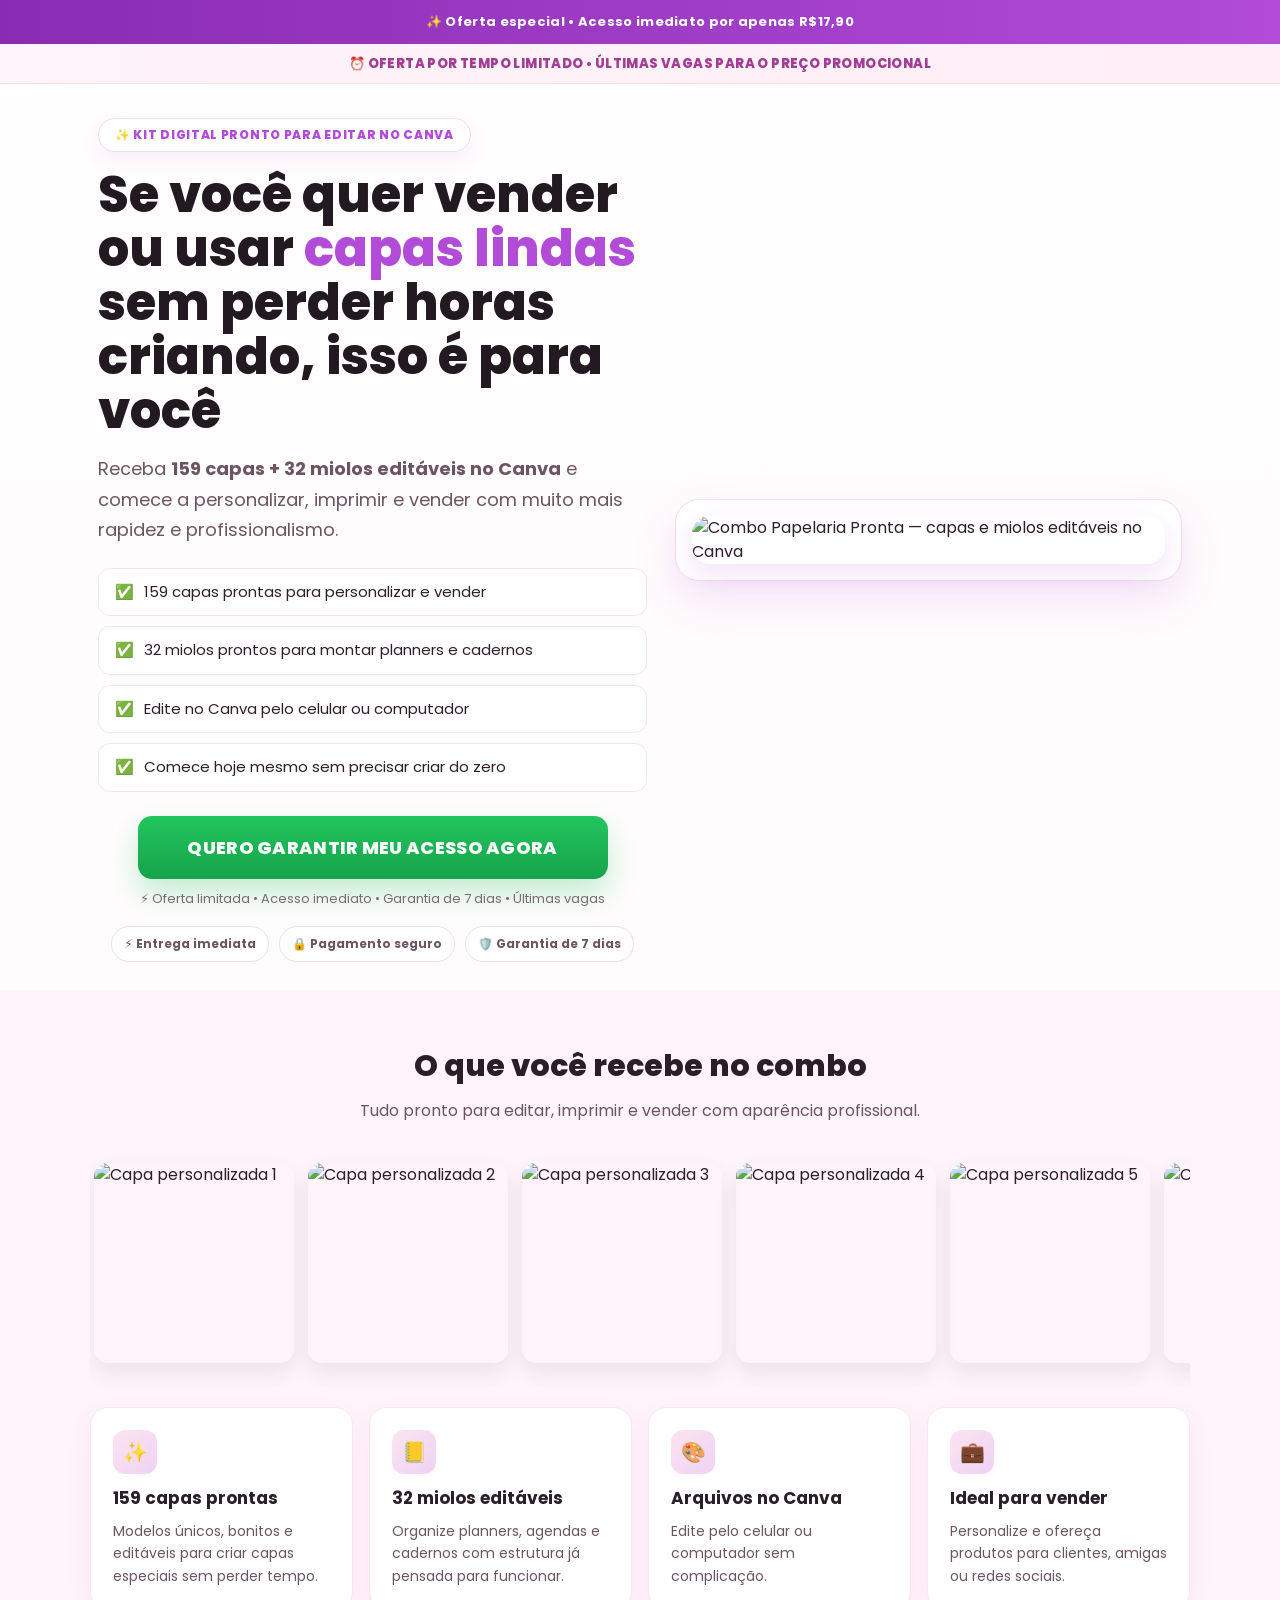
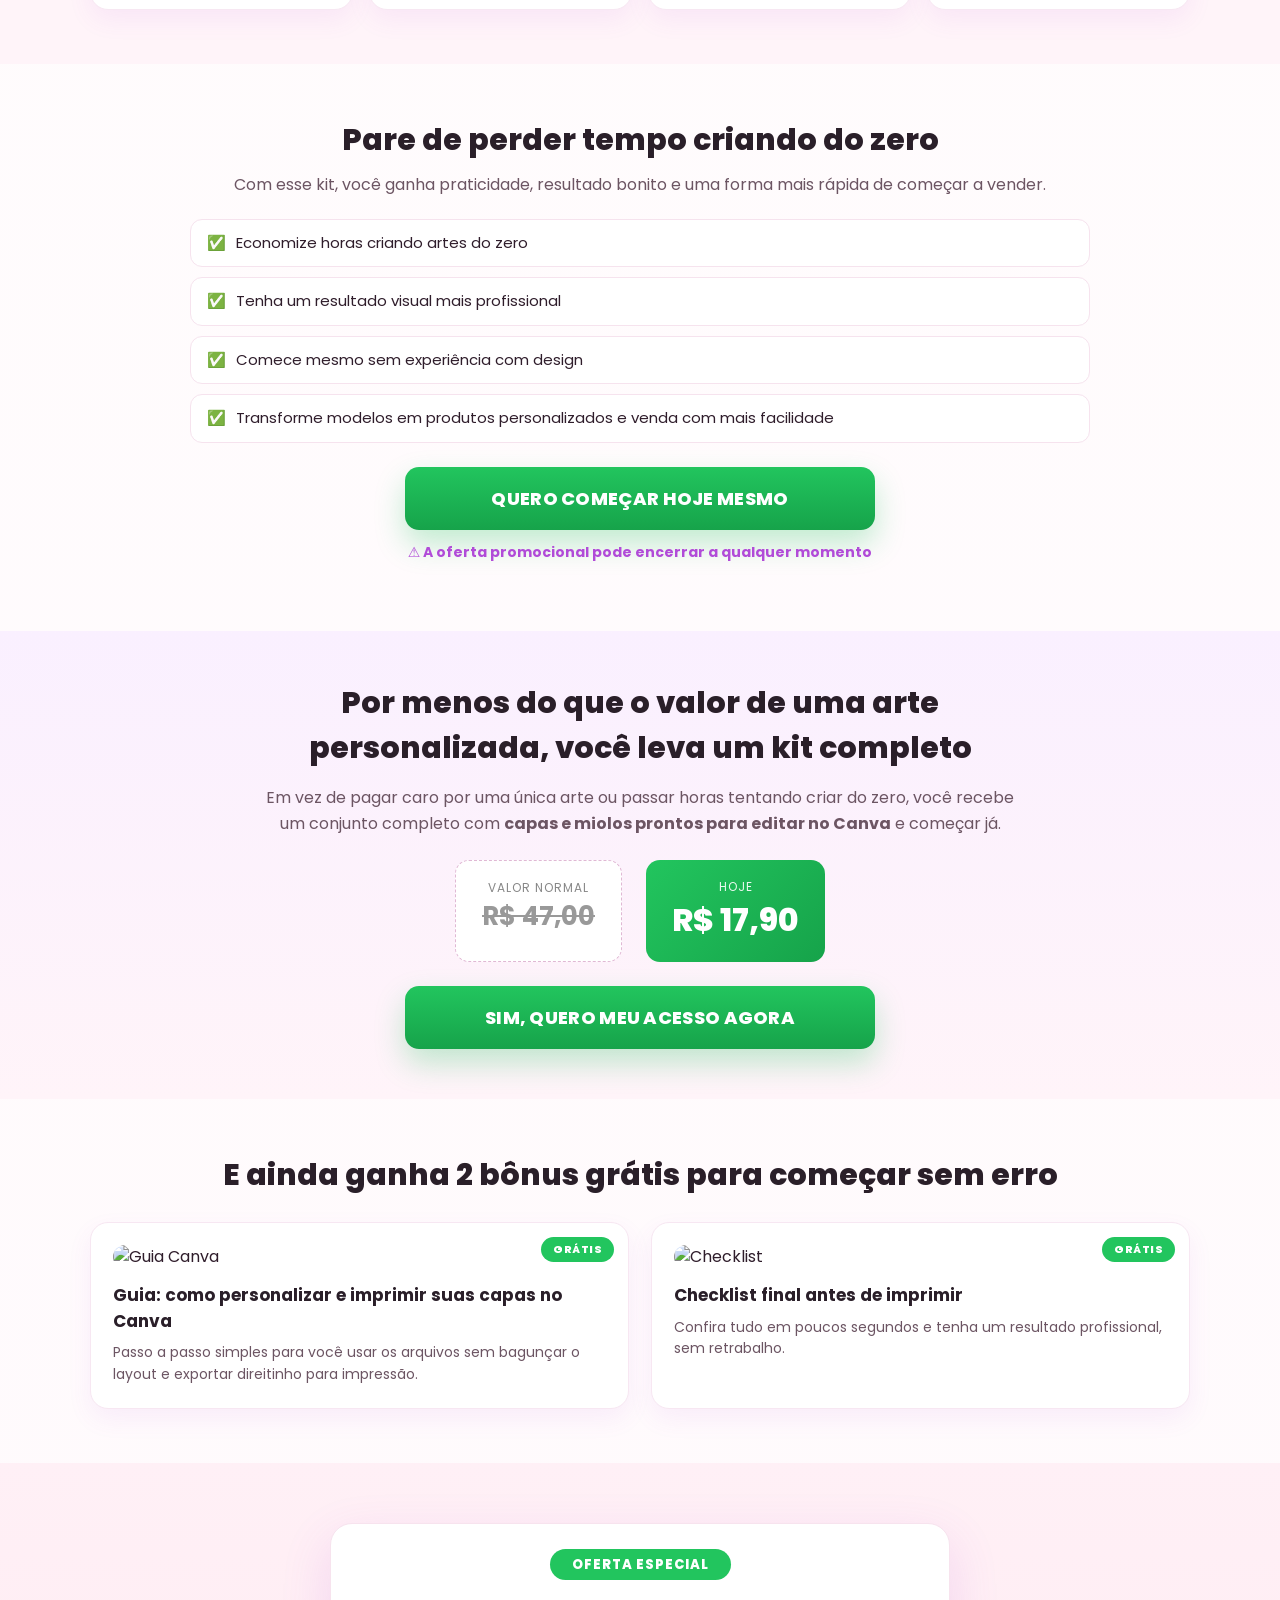
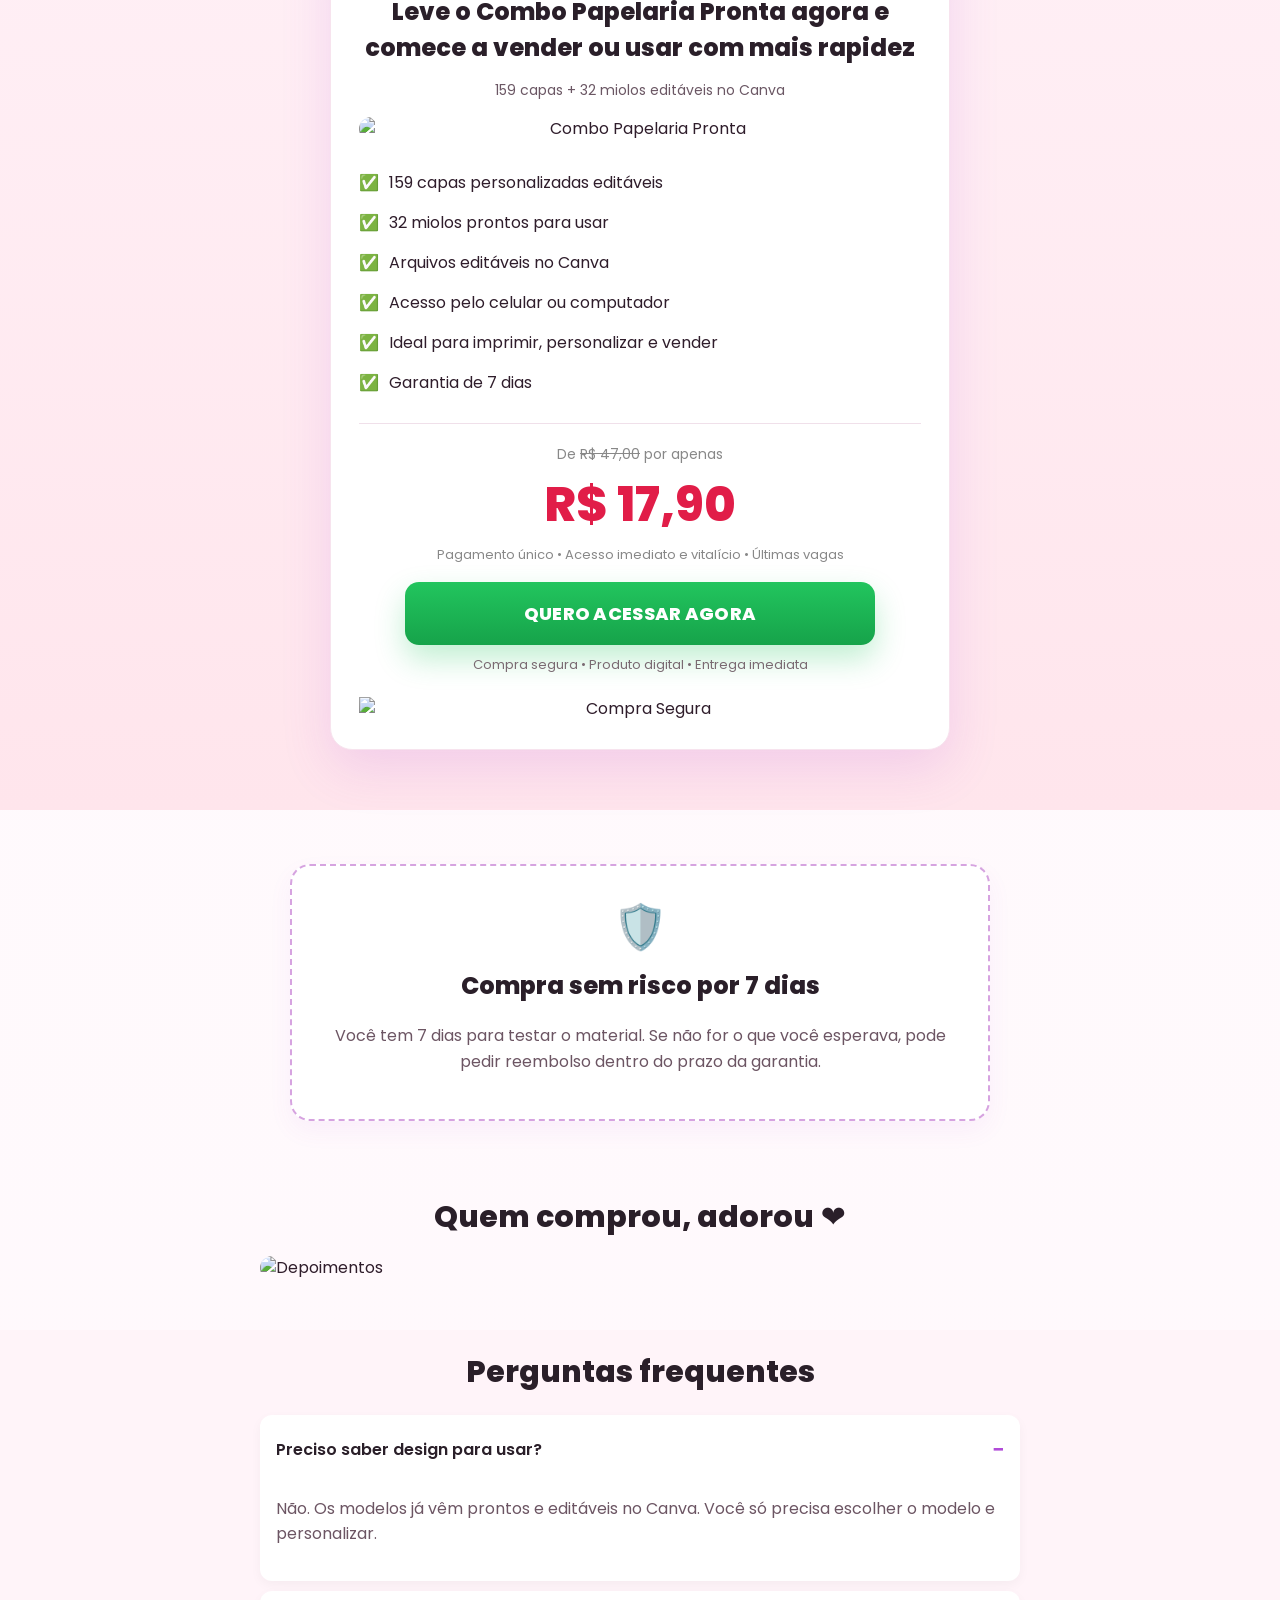
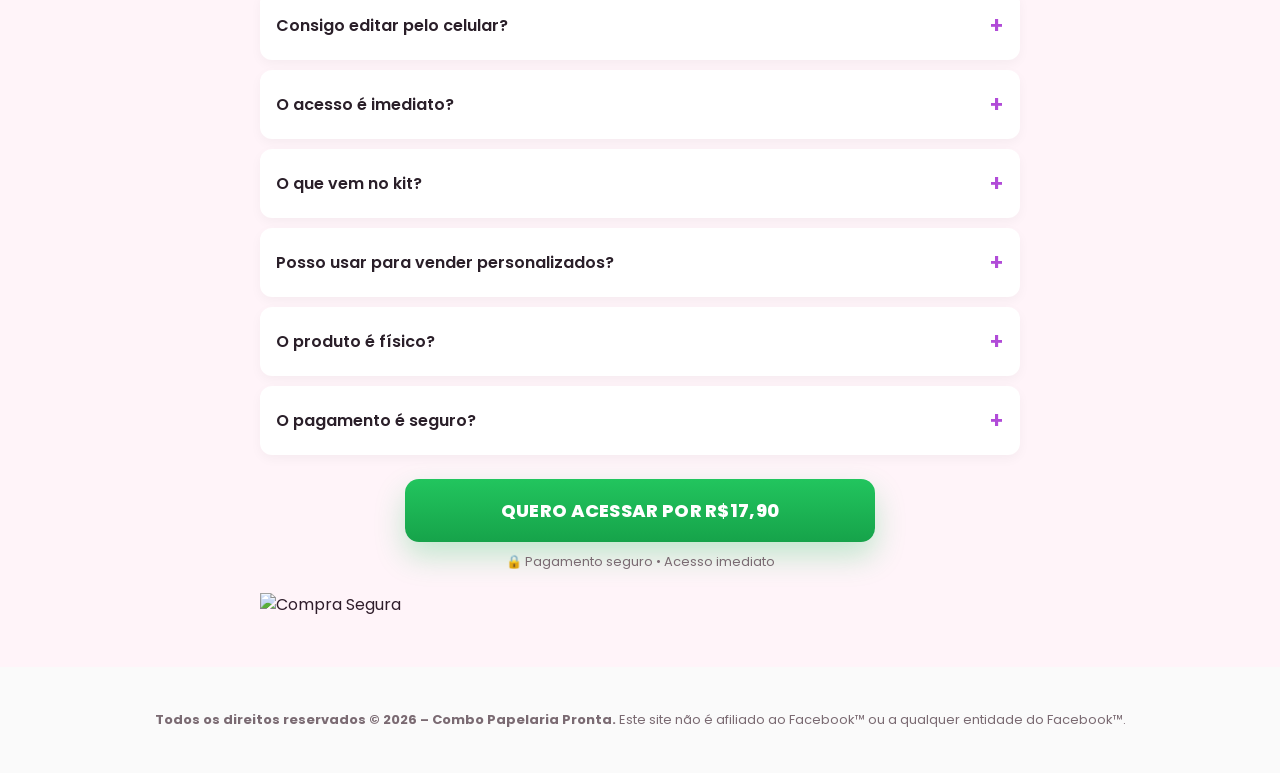
==== commit 9ddc320b: "Add files via upload" ====
--- a/index.html
+++ b/index.html
@@ -1,327 +1,325 @@
-<!doctype html>
-<html lang="pt-BR">
-<head>
-<meta charset="utf-8" />
-<meta name="viewport" content="width=device-width, initial-scale=1, viewport-fit=cover" />
-<title>Combo Papelaria Pronta — 159 Capas + 32 Miolos no Canva</title>
-<meta name="description" content="Kit digital com 159 capas e 32 miolos editáveis no Canva para criar cadernos, planners e agendas personalizadas. Acesso imediato por R$17,90." />
-<meta property="og:title" content="Combo Papelaria Pronta — Kit Canva" />
-<meta property="og:description" content="159 capas + 32 miolos editáveis no Canva. Personalize, imprima e venda. Acesso imediato por R$17,90." />
-<meta property="og:type" content="website" />
-<meta property="og:image" content="https://i.ibb.co/KzDZrdZp/front-da-pagina-de-vendas.png" />
-<meta name="twitter:card" content="summary_large_image" />
-<link rel="icon" href="data:," />
-
-<!-- Meta Pixel (Facebook Ads) -->
-<script>
-!function(f,b,e,v,n,t,s)
-{if(f.fbq)return;n=f.fbq=function(){n.callMethod?
-n.callMethod.apply(n,arguments):n.queue.push(arguments)};
-if(!f._fbq)f._fbq=n;n.push=n;n.loaded=!0;n.version='2.0';
-n.queue=[];t=b.createElement(e);t.async=!0;
-t.src=v;s=b.getElementsByTagName(e)[0];
-s.parentNode.insertBefore(t,s)}(window, document,'script',
-'https://connect.facebook.net/en_US/fbevents.js');
-fbq('init', '1827075004936114');
-fbq('track', 'PageView');
-</script>
-<noscript><img height="1" width="1" style="display:none" src="https://www.facebook.com/tr?id=1827075004936114&ev=PageView&noscript=1"/></noscript>
-
-<!-- UTMify Pixel -->
-<script async defer src="https://cdn.utmify.com.br/scripts/utms/latest.js"
-        data-utmify-prevent-xcod-sck data-utmify-prevent-subids></script>
-
-<style>
-:root{
-  --purple:#7c3aed; --purple-dark:#6d28d9; --purple-light:#f3e8ff;
-  --pink:#fce7f3; --slate-900:#0f172a; --slate-700:#334155;
-  --slate-600:#475569; --slate-500:#64748b; --slate-400:#94a3b8;
-  --slate-200:#e2e8f0; --slate-100:#f1f5f9; --slate-50:#f8fafc;
-  --green:#16a34a; --green-dark:#15803d;
-}
-*{box-sizing:border-box}
-html,body{margin:0;padding:0;font-family:-apple-system,BlinkMacSystemFont,"Segoe UI",Roboto,"Helvetica Neue",Arial,sans-serif;color:var(--slate-700);background:#fff;-webkit-font-smoothing:antialiased;line-height:1.55}
-img{max-width:100%;height:auto;display:block}
-a{color:inherit;text-decoration:none}
-h1,h2,h3{color:var(--slate-900);line-height:1.2;margin:0}
-.container{max-width:720px;margin:0 auto;padding:0 20px}
-.container-lg{max-width:1024px;margin:0 auto;padding:0 20px}
-.center{text-align:center}
-
-.topbar{background:linear-gradient(90deg,#a855f7,#ec4899,#f472b6);color:#fff;text-align:center;padding:10px 12px;font-size:14px;font-weight:500}
-
-.badge{display:inline-block;border:1px solid #e9d5ff;background:#faf5ff;color:#7e22ce;padding:8px 14px;border-radius:9999px;font-size:12px;font-weight:700;letter-spacing:.02em}
-.badge-solid{display:inline-block;background:var(--purple);color:#fff;padding:8px 14px;border-radius:9999px;font-size:11px;font-weight:700;letter-spacing:.08em;text-transform:uppercase}
-.badge-free{display:inline-block;background:#dcfce7;color:#15803d;padding:4px 10px;border-radius:9999px;font-size:11px;font-weight:800}
-
-.hero{padding:40px 0 56px;text-align:center}
-.hero h1{font-size:28px;font-weight:800;margin-top:20px}
-.hero h1 .accent{color:var(--purple)}
-.hero p.lead{margin-top:16px;font-size:16px;color:var(--slate-600)}
-.hero-img{margin:28px auto 0;max-width:420px;border-radius:20px;box-shadow:0 20px 40px -20px rgba(124,58,237,.35)}
-
-.check-list{list-style:none;padding:0;margin:24px auto 0;max-width:480px;text-align:left}
-.check-list li{display:flex;gap:12px;align-items:center;background:#fff;border:1px solid var(--slate-100);border-radius:12px;padding:12px 16px;margin-bottom:10px;box-shadow:0 1px 2px rgba(0,0,0,.03);font-size:15px;color:var(--slate-700)}
-.check-list li::before{content:"✅";flex-shrink:0}
-
-.cta{display:inline-block;background:linear-gradient(90deg,#22c55e,#16a34a);color:#fff !important;font-weight:800;padding:16px 28px;border-radius:9999px;box-shadow:0 12px 24px -8px rgba(34,197,94,.5);font-size:16px;transition:transform .15s ease;text-align:center;max-width:100%}
-.cta:hover{transform:scale(1.03)}
-.cta-note{margin-top:14px;font-size:12px;color:var(--slate-500)}
-
-.section{padding:56px 0}
-.section h2{font-size:26px;font-weight:800;text-align:center}
-.section-sub{text-align:center;color:var(--slate-600);margin-top:12px}
-
-.bg-pink{background:linear-gradient(180deg,#fdf2f8,#fff)}
-.bg-purple{background:linear-gradient(135deg,#faf5ff,#fdf2f8)}
-.bg-purple-strong{background:linear-gradient(135deg,#ede9fe,#fdf2f8,#fff)}
-.bg-pink-solid{background:#fdf2f8}
-
-.grid{display:grid;gap:14px}
-.capas-grid{grid-template-columns:repeat(2,1fr);margin-top:32px}
-.capas-grid img{width:100%;border-radius:14px;box-shadow:0 4px 10px rgba(0,0,0,.06);border:1px solid var(--slate-100);aspect-ratio:1/1;object-fit:cover}
-
-.features-grid{grid-template-columns:1fr;margin-top:40px;gap:16px}
-.feature{background:#fff;padding:22px;border-radius:16px;border:1px solid var(--slate-100);box-shadow:0 1px 3px rgba(0,0,0,.04)}
-.feature .ic{font-size:28px}
-.feature h3{font-size:17px;margin-top:10px}
-.feature p{margin:8px 0 0;font-size:14px;color:var(--slate-600)}
-
-.price-card{margin-top:32px;background:#fff;border-radius:24px;padding:32px 24px;box-shadow:0 20px 40px -20px rgba(124,58,237,.25);border:1px solid #e9d5ff;text-align:center}
-.price-card .label{font-size:11px;font-weight:700;letter-spacing:.08em;text-transform:uppercase;color:var(--slate-400)}
-.price-card .old{margin-top:4px;font-size:18px;color:var(--slate-400);text-decoration:line-through}
-.price-card .now-label{margin-top:20px;font-size:11px;font-weight:700;letter-spacing:.08em;text-transform:uppercase;color:var(--purple)}
-.price-card .now{margin-top:4px;font-size:44px;font-weight:800;color:var(--purple-dark)}
-
-.bonus-grid{grid-template-columns:1fr;gap:20px;margin-top:32px}
-.bonus{background:#fff;border-radius:16px;padding:20px;text-align:center;border:1px solid var(--slate-100);box-shadow:0 4px 10px rgba(0,0,0,.05)}
-.bonus img{max-width:260px;margin:14px auto 0;border-radius:12px}
-.bonus h3{font-size:16px;margin-top:12px}
-.bonus p{font-size:14px;color:var(--slate-600);margin-top:8px}
-
-.offer-card{margin-top:24px;background:#fff;border-radius:24px;padding:28px 22px;box-shadow:0 20px 40px -20px rgba(124,58,237,.25);border:1px solid #e9d5ff}
-.offer-card img.main{max-width:340px;margin:0 auto;border-radius:18px}
-.offer-list{list-style:none;padding:0;margin:22px auto 0;max-width:420px;text-align:left}
-.offer-list li{display:flex;gap:8px;padding:6px 0;color:var(--slate-700);font-size:15px}
-.offer-list li::before{content:"✅"}
-hr.soft{border:none;border-top:1px solid var(--slate-200);margin:26px 0}
-
-.guarantee{text-align:center}
-.guarantee .icon{font-size:44px}
-.guarantee h2{margin-top:12px}
-.guarantee p{margin-top:14px;color:var(--slate-600)}
-
-.faq{margin-top:32px}
-.faq details{background:#fff;border:1px solid var(--slate-100);border-radius:12px;margin-bottom:10px;box-shadow:0 1px 3px rgba(0,0,0,.04)}
-.faq summary{cursor:pointer;list-style:none;padding:16px 18px;font-weight:600;color:var(--slate-900);display:flex;justify-content:space-between;align-items:center;font-size:15px}
-.faq summary::-webkit-details-marker{display:none}
-.faq summary::after{content:"+";color:var(--purple);font-size:22px;font-weight:400}
-.faq details[open] summary::after{content:"−"}
-.faq .answer{padding:0 18px 18px;color:var(--slate-600);font-size:14px}
-
-footer{border-top:1px solid var(--slate-100);padding:28px 20px;text-align:center;color:var(--slate-400);font-size:12px}
-
-@media (min-width:640px){
-  .hero{padding:56px 0 72px}
-  .hero h1{font-size:42px}
-  .hero p.lead{font-size:18px}
-  .section h2{font-size:34px}
-  .capas-grid{grid-template-columns:repeat(3,1fr);gap:16px}
-  .features-grid{grid-template-columns:repeat(2,1fr)}
-  .bonus-grid{grid-template-columns:repeat(2,1fr)}
-}
-@media (min-width:1024px){
-  .features-grid{grid-template-columns:repeat(3,1fr)}
-}
-</style>
-<script
-  src="https://cdn.utmify.com.br/scripts/utms/latest.js"
-  data-utmify-prevent-xcod-sck
-  data-utmify-prevent-subids
-  async
-  defer
-></script>
-</head>
-<body>
-
-<div class="topbar">✨ Oferta especial • Acesso imediato por apenas R$17,90</div>
-
-<!-- HERO -->
-<section class="hero container">
-  <span class="badge">✨ KIT DIGITAL PRONTO PARA EDITAR NO CANVA</span>
-  <h1>Crie Cadernos, Planners e <span class="accent">Capas Personalizadas</span> Lindas no Canva em Poucos Minutos</h1>
-  <p class="lead">Receba <strong>159 capas + 32 miolos editáveis no Canva</strong> para personalizar, imprimir e vender — sem precisar criar nada do zero.</p>
-  <img class="hero-img" src="https://i.ibb.co/KzDZrdZp/front-da-pagina-de-vendas.png" alt="Combo Papelaria Pronta — capas e miolos editáveis no Canva" />
-  <ul class="check-list">
-    <li>159 capas personalizadas editáveis</li>
-    <li>32 miolos prontos para usar</li>
-    <li>Editável no Canva pelo celular ou computador</li>
-    <li>Ideal para cadernos, planners e agendas</li>
-    <li>Perfeito para uso próprio ou renda extra</li>
-    <li>Acesso imediato por apenas R$17,90</li>
-  </ul>
-  <div style="margin-top:28px">
-    <a class="cta" href="https://pay.wiapy.com/gcdazylzke">QUERO ACESSAR POR R$17,90</a>
-    <p class="cta-note">🔒 Pagamento seguro • Acesso imediato • Garantia de 7 dias</p>
-  </div>
-</section>
-
-<!-- CAPAS -->
-<section class="section bg-pink">
-  <div class="container-lg center">
-    <h2>O que você recebe no Combo Papelaria Pronta</h2>
-    <p class="section-sub">Tudo pronto para editar, imprimir e vender capas personalizadas.</p>
-    <div class="grid capas-grid">
-      <img src="https://i.ibb.co/nKqFydL/Grupo-de-4-objetos-1.png" alt="Capa personalizada 1" />
-      <img src="https://i.ibb.co/VpPNzyw2/P-gina-3.png" alt="Capa personalizada 2" />
-      <img src="https://i.ibb.co/vxgGxbBK/Grupo-de-3-objetos-1.png" alt="Capa personalizada 3" />
-      <img src="https://i.ibb.co/PZH6GXjq/568389606cc17170a965c6e31a63be39.jpg" alt="Capa personalizada 4" />
-      <img src="https://i.ibb.co/7t380xz8/download.png" alt="Capa personalizada 5" />
-      <img src="https://i.ibb.co/nMTkRs3V/65abf719d7c3aa92e9d69d4c6f9ae33a.jpg" alt="Capa personalizada 6" />
-      <img src="https://i.ibb.co/rf2R9Zt6/4e46ead4a2d33a1038836b5a9955e805.jpg" alt="Capa personalizada 7" />
-      <img src="https://i.ibb.co/jPV57p4x/35a8d8af8f07cfdb2163d75fd6db85c6.jpg" alt="Capa personalizada 8" />
-      <img src="https://i.ibb.co/ZpFV6JGH/download-3.png" alt="Capa personalizada 9" />
-    </div>
-
-    <div class="grid features-grid">
-      <div class="feature"><div class="ic">✨</div><h3>159 Capas Personalizadas</h3><p>Modelos prontos e editáveis para criar capas lindas em poucos minutos.</p></div>
-      <div class="feature"><div class="ic">📒</div><h3>32 Miolos Editáveis</h3><p>Miolos prontos para montar cadernos, planners, agendas e materiais personalizados.</p></div>
-      <div class="feature"><div class="ic">🎨</div><h3>Arquivos no Canva</h3><p>Edite pelo celular ou computador, sem precisar instalar programas complicados.</p></div>
-      <div class="feature"><div class="ic">✏️</div><h3>Pronto para Personalizar</h3><p>Troque nomes, frases, cores e detalhes para criar produtos únicos.</p></div>
-      <div class="feature"><div class="ic">💼</div><h3>Ideal para Vender</h3><p>Use os modelos para montar personalizados e oferecer para clientes, amigas e redes sociais.</p></div>
-      <div class="feature"><div class="ic">⚡</div><h3>Acesso Imediato</h3><p>Após a compra, você recebe o acesso ao material digital.</p></div>
-    </div>
-
-    <div style="margin-top:36px"><a class="cta" href="https://pay.wiapy.com/gcdazylzke">QUERO O COMBO PAPELARIA PRONTA</a></div>
-  </div>
-</section>
-
-<!-- TRANSFORM -->
-<section class="section">
-  <div class="container">
-    <h2 class="center">Transforme modelos prontos em personalizados para vender</h2>
-    <p class="section-sub">Você não precisa passar horas criando artes do zero. Com o <strong>Combo Papelaria Pronta</strong>, basta escolher um modelo, editar no Canva, personalizar com nome, frase ou tema e preparar para imprimir ou vender.</p>
-    <ul class="check-list">
-      <li>Economize tempo criando personalizados</li>
-      <li>Monte produtos com aparência profissional</li>
-      <li>Venda cadernos, planners, agendas e capas personalizadas</li>
-      <li>Comece mesmo sem experiência com design</li>
-      <li>Ideal para quem quer uma renda extra com papelaria personalizada</li>
-    </ul>
-    <div class="center" style="margin-top:28px"><a class="cta" href="https://pay.wiapy.com/gcdazylzke">QUERO COMEÇAR COM O KIT</a></div>
-  </div>
-</section>
-
-<!-- PRICE -->
-<section class="section bg-purple">
-  <div class="container center">
-    <h2>Tudo isso por menos que o preço de uma única arte personalizada</h2>
-    <p class="section-sub">Em vez de pagar caro por uma arte avulsa ou perder horas tentando criar do zero, você recebe um kit completo com <strong>capas e miolos prontos para editar no Canva</strong>.</p>
-    <div class="price-card">
-      <div class="label">Valor normal</div>
-      <div class="old">R$ 47,00</div>
-      <div class="now-label">Hoje</div>
-      <div class="now">R$ 17,90</div>
-      <div style="margin-top:24px"><a class="cta" href="https://pay.wiapy.com/gcdazylzke">SIM, QUERO MEU ACESSO AGORA</a></div>
-    </div>
-  </div>
-</section>
-
-<!-- BONUSES -->
-<section class="section">
-  <div class="container-lg">
-    <h2 class="center">Você ainda ganha 2 Bônus Grátis</h2>
-    <div class="grid bonus-grid">
-      <div class="bonus">
-        <span class="badge-free">GRÁTIS</span>
-        <img src="https://feitopravoce.fun/wp-content/uploads/2026/05/ChatGPT-Image-14-de-mai.-de-2026-22_41_18-1024x1024.png" alt="Guia como personalizar" />
-        <h3>Guia: Como Personalizar e Imprimir suas Capas no Canva</h3>
-        <p>Passo a passo simples para usar os arquivos sem bagunçar o layout e exportar direitinho para impressão. Ideal para iniciantes.</p>
-      </div>
-      <div class="bonus">
-        <span class="badge-free">GRÁTIS</span>
-        <img src="https://feitopravoce.fun/wp-content/uploads/2026/05/ChatGPT-Image-14-de-mai.-de-2026-22_37_41-1024x1024.png" alt="Checklist final" />
-        <h3>Checklist Final Antes de Imprimir</h3>
-        <p>Confira tudo em poucos segundos antes da impressão e tenha um resultado profissional, sem retrabalho.</p>
-      </div>
-    </div>
-  </div>
-</section>
-
-<!-- FINAL OFFER -->
-<section class="section bg-purple-strong">
-  <div class="container center">
-    <span class="badge-solid">Oferta especial</span>
-    <h2 style="margin-top:14px">Leve o Combo Papelaria Pronta hoje</h2>
-    <p class="section-sub">159 Capas + 32 Miolos Editáveis no Canva</p>
-    <div class="offer-card">
-      <img class="main" src="https://i.ibb.co/KzDZrdZp/front-da-pagina-de-vendas.png" alt="Combo Papelaria Pronta" />
-      <ul class="offer-list">
-        <li>159 capas personalizadas editáveis</li>
-        <li>32 miolos prontos para usar</li>
-        <li>Arquivos editáveis no Canva</li>
-        <li>Acesso pelo celular ou computador</li>
-        <li>Ideal para imprimir, personalizar e vender</li>
-        <li>Acesso imediato</li>
-        <li>Garantia de 7 dias</li>
-      </ul>
-      <hr class="soft" />
-      <p style="color:var(--slate-500);margin:0">De <span style="text-decoration:line-through">R$ 47,00</span> por apenas</p>
-      <p style="font-size:44px;font-weight:800;color:var(--purple-dark);margin:6px 0 0">R$ 17,90</p>
-      <p style="font-size:12px;color:var(--slate-500);margin-top:6px">Pagamento único • Acesso imediato e vitalício</p>
-      <div style="margin-top:22px"><a class="cta" href="https://pay.wiapy.com/gcdazylzke">QUERO ACESSAR AGORA</a></div>
-      <p style="font-size:12px;color:var(--slate-500);margin-top:14px">Compra segura • Produto digital • Entrega imediata</p>
-      <img style="max-width:340px;margin:18px auto 0" src="https://feitopravoce.fun/wp-content/uploads/2026/03/compra-segura-1024x147-1-1.png" alt="Compra Segura" />
-    </div>
-  </div>
-</section>
-
-<!-- GUARANTEE -->
-<section class="section">
-  <div class="container guarantee">
-    <div class="icon">🛡️</div>
-    <h2>Compra sem risco por 7 dias</h2>
-    <p>Você tem 7 dias para acessar o material e testar. Se não gostar ou perceber que o produto não é para você, pode solicitar reembolso dentro do prazo de garantia.</p>
-  </div>
-</section>
-
-<!-- TESTIMONIALS -->
-<section class="section bg-pink-solid">
-  <div class="container center">
-    <h2>Quem comprou, adorou ❤️</h2>
-    <img style="max-width:360px;margin:28px auto 0;border-radius:18px;box-shadow:0 12px 24px -12px rgba(0,0,0,.2)" src="https://feitopravoce.fun/wp-content/uploads/2026/03/564585-410x1024.webp" alt="Depoimentos" />
-  </div>
-</section>
-
-<!-- FAQ -->
-<section class="section">
-  <div class="container">
-    <h2 class="center">Perguntas Frequentes</h2>
-    <div class="faq">
-      <details open><summary>Preciso saber design para usar?</summary><div class="answer">Não. Os modelos já vêm prontos e editáveis no Canva. Você só precisa escolher o modelo e personalizar.</div></details>
-      <details><summary>Consigo editar pelo celular?</summary><div class="answer">Sim. Você pode editar pelo Canva no celular ou no computador.</div></details>
-      <details><summary>O acesso é imediato?</summary><div class="answer">Sim. Após a confirmação do pagamento, você recebe o acesso ao material digital.</div></details>
-      <details><summary>O que vem no kit?</summary><div class="answer">Você recebe 159 capas personalizadas e 32 miolos editáveis no Canva.</div></details>
-      <details><summary>Posso usar para vender personalizados?</summary><div class="answer">Sim. Você pode usar os modelos para criar produtos personalizados e vender para seus clientes.</div></details>
-      <details><summary>O produto é físico?</summary><div class="answer">Não. O produto é digital. Você recebe acesso aos arquivos para editar e usar.</div></details>
-      <details><summary>O pagamento é seguro?</summary><div class="answer">Sim. O pagamento é processado em ambiente seguro.</div></details>
-    </div>
-    <div class="center" style="margin-top:32px">
-      <a class="cta" href="https://pay.wiapy.com/gcdazylzke">QUERO ACESSAR POR R$17,90</a>
-      <p class="cta-note">🔒 Pagamento seguro • Acesso imediato</p>
-    </div>
-  </div>
-</section>
-
-<footer>© <span id="y"></span> Combo Papelaria Pronta</footer>
-<script>document.getElementById('y').textContent=new Date().getFullYear();</script>
-<script>
-  // Track lead intent on any CTA click
-  document.querySelectorAll('a.cta').forEach(function(el){
-    el.addEventListener('click', function(){
-      if(window.fbq){ fbq('track','InitiateCheckout',{value:17.90,currency:'BRL'}); }
-    });
-  });
-</script>
-</body>
-</html>
+<!doctype html>
+<html lang="pt-BR">
+<head>
+<meta charset="utf-8" />
+<meta name="viewport" content="width=device-width,initial-scale=1,maximum-scale=5" />
+<title>Combo Papelaria Pronta — 159 Capas + 32 Miolos Editáveis no Canva</title>
+<meta name="description" content="Crie cadernos, planners e capas personalizadas lindas no Canva em poucos minutos. 159 capas + 32 miolos editáveis por apenas R$17,90." />
+<link rel="preconnect" href="https://fonts.googleapis.com">
+<link rel="preconnect" href="https://fonts.gstatic.com" crossorigin>
+<link href="https://fonts.googleapis.com/css2?family=Poppins:wght@400;500;600;700;800&display=swap" rel="stylesheet">
+
+<!-- Meta Pixel -->
+<script>
+!function(f,b,e,v,n,t,s){if(f.fbq)return;n=f.fbq=function(){n.callMethod?n.callMethod.apply(n,arguments):n.queue.push(arguments)};if(!f._fbq)f._fbq=n;n.push=n;n.loaded=!0;n.version='2.0';n.queue=[];t=b.createElement(e);t.async=!0;t.src=v;s=b.getElementsByTagName(e)[0];s.parentNode.insertBefore(t,s)}(window,document,'script','https://connect.facebook.net/en_US/fbevents.js');
+fbq('init','1827075004936114');
+fbq('track','PageView');
+fbq('track','ViewContent',{content_name:'Combo Papelaria Pronta no Canva',content_category:'Produto Digital',value:17.90,currency:'BRL'});
+</script>
+<noscript><img height="1" width="1" style="display:none" src="https://www.facebook.com/tr?id=1827075004936114&ev=PageView&noscript=1" alt=""/></noscript>
+
+<!-- UTMify Pixel -->
+<script>
+window.pixelId="6a176c76ff79882e807503af";
+var a=document.createElement("script");a.setAttribute("async","");a.setAttribute("defer","");a.setAttribute("src","https://cdn.utmify.com.br/scripts/pixel/pixel.js");document.head.appendChild(a);
+</script>
+<!-- UTMify UTMs -->
+<script src="https://cdn.utmify.com.br/scripts/utms/latest.js" data-utmify-prevent-xcod-sck data-utmify-prevent-subids async defer></script>
+
+<style>
+:root{
+  --pink:#b14bd8;
+  --pink-dark:#8a2cb3;
+  --green:#22c55e;
+  --green-dark:#16a34a;
+  --text:#2f1d2b;
+  --muted:#6c5563;
+  --line:#f1dceb;
+}
+*{box-sizing:border-box}
+html{scroll-behavior:smooth}
+body{margin:0;font-family:'Poppins',system-ui,sans-serif;background:linear-gradient(180deg,#fffdfd 0%,#fff8fc 100%);color:var(--text);line-height:1.5}
+img{max-width:100%;display:block}
+a{color:inherit}
+.topbar{background:linear-gradient(90deg,var(--pink-dark),var(--pink));color:#fff;text-align:center;padding:12px 14px;font-size:13px;font-weight:700;letter-spacing:.3px}
+.urgency-bar{background:linear-gradient(90deg,#fff4f9,#ffeef7);border-bottom:1px solid var(--line);color:#a23d95;text-align:center;padding:10px 14px;font-size:13px;font-weight:800;letter-spacing:.4px}
+.wrap{max-width:1120px;margin:0 auto;padding:34px 18px 28px}
+.badge{display:inline-block;background:#fff;border:1px solid var(--line);color:var(--pink);padding:7px 16px;border-radius:999px;font-size:12px;font-weight:800;letter-spacing:.7px;margin-bottom:16px;box-shadow:0 8px 20px rgba(177,75,216,.08)}
+.hero-grid{display:grid;grid-template-columns:1.04fr .96fr;gap:28px;align-items:center}
+h1{font-size:clamp(32px,4vw,50px);font-weight:800;line-height:1.08;color:#231a21;margin:0}
+h1 .hl{color:var(--pink)}
+.sub{font-size:18px;color:var(--muted);margin-top:16px;line-height:1.7;max-width:670px}
+.hero-card{background:#fff;border:1px solid var(--line);border-radius:24px;padding:16px;box-shadow:0 18px 45px rgba(177,75,216,.14)}
+.hero-img{width:100%;border-radius:18px;box-shadow:0 10px 28px rgba(177,75,216,.16)}
+ul.bullets{list-style:none;padding:0;margin:22px 0 0;display:grid;gap:10px}
+ul.bullets li{background:#fff;border:1px solid #f6e3ee;padding:12px 16px;border-radius:12px;display:flex;gap:10px;align-items:center;font-size:15px}
+ul.bullets li .ck{color:var(--green);font-weight:800}
+.cta-wrap{text-align:center;margin-top:24px}
+.cta{display:inline-block;background:linear-gradient(180deg,var(--green),var(--green-dark));color:#fff;padding:18px 30px;border-radius:14px;font-weight:800;font-size:18px;text-decoration:none;letter-spacing:.3px;max-width:470px;width:100%;animation:pulse 2s infinite;box-shadow:0 14px 30px rgba(34,197,94,.28);transition:transform .2s ease, box-shadow .2s ease}
+.cta:hover{transform:translateY(-2px);box-shadow:0 18px 36px rgba(34,197,94,.34)}
+.cta-note{margin-top:10px;font-size:13px;color:#7a6a72}
+.trust-row{display:flex;justify-content:center;gap:10px;flex-wrap:wrap;margin-top:18px}
+.trust-pill{background:#fff;border:1px solid var(--line);padding:8px 12px;border-radius:999px;font-size:12px;font-weight:700;color:var(--muted)}
+@keyframes pulse{0%,100%{transform:scale(1)}50%{transform:scale(1.02);box-shadow:0 16px 36px rgba(34,197,94,.35)}}
+section.alt{background:#fff4f9;padding:54px 18px}
+section.plain{padding:54px 18px}
+.container{max-width:1100px;margin:0 auto}
+.container-sm{max-width:760px;margin:0 auto;text-align:center}
+.container-md{max-width:900px;margin:0 auto}
+h2.st{font-size:clamp(24px,3vw,30px);font-weight:800;text-align:center;color:#2a1f29;margin:0}
+.subt{text-align:center;color:var(--muted);margin-top:10px;font-size:16px}
+.carousel{display:flex;gap:14px;overflow-x:auto;padding:24px 4px;scroll-snap-type:x mandatory}
+.carousel img{width:200px;height:200px;border-radius:14px;flex-shrink:0;scroll-snap-align:center;object-fit:cover;box-shadow:0 10px 22px rgba(0,0,0,.08)}
+.grid{display:grid;grid-template-columns:repeat(auto-fit,minmax(260px,1fr));gap:16px;margin-top:20px}
+.card{background:#fff;border-radius:18px;padding:22px;box-shadow:0 10px 25px rgba(177,75,216,.08);border:1px solid #f7e7f2}
+.card .ic{width:44px;height:44px;border-radius:12px;background:linear-gradient(135deg,#fce4f0,#efd2f5);display:flex;align-items:center;justify-content:center;font-size:20px;margin-bottom:12px}
+.card h3{font-size:17px;font-weight:700;color:#2a1f29;margin:0}
+.card p{color:var(--muted);margin:8px 0 0;font-size:14px;line-height:1.6}
+.value{display:flex;justify-content:center;gap:24px;margin-top:24px;flex-wrap:wrap}
+.value .old{background:#fff;padding:18px 26px;border-radius:14px;border:1px dashed #e0b8d4}
+.value .old .lbl{font-size:12px;color:#888;letter-spacing:1px}
+.value .old .v{font-size:26px;color:#999;text-decoration:line-through;font-weight:700}
+.value .new{background:linear-gradient(135deg,var(--green),var(--green-dark));color:#fff;padding:18px 26px;border-radius:14px}
+.value .new .lbl{font-size:12px;letter-spacing:1px;opacity:.9}
+.value .new .v{font-size:32px;font-weight:800}
+.offer{background:linear-gradient(180deg,#fff0f6,#ffe5ec);padding:60px 18px}
+.offer-card{max-width:620px;margin:0 auto;background:#fff;border-radius:22px;padding:28px;box-shadow:0 18px 50px rgba(177,75,216,.16);text-align:center;border:1px solid #f7e3ee}
+.tag{background:var(--green);color:#fff;padding:6px 22px;border-radius:999px;font-size:13px;font-weight:800;letter-spacing:1px}
+.offer-card h2{font-size:24px;font-weight:800;color:#2a1f29;margin:18px 0 6px}
+.stack{list-style:none;padding:0;text-align:left;margin-top:22px}
+.stack li{padding:8px 0;display:flex;gap:10px}
+.stack li .ck{color:var(--green);font-weight:800}
+.price-old{color:#888;font-size:14px}
+.price{font-size:48px;font-weight:800;color:#e11d48;margin:4px 0}
+.note{font-size:13px;color:#888;margin-bottom:18px}
+.guarantee{max-width:700px;margin:0 auto;background:#fff;border:2px dashed #d6a3e0;border-radius:20px;padding:28px;text-align:center;box-shadow:0 10px 24px rgba(177,75,216,.06)}
+.guarantee .em{font-size:44px}
+.bonus{position:relative}
+.bonus .free{position:absolute;top:14px;right:14px;background:var(--green);color:#fff;padding:4px 12px;border-radius:999px;font-size:11px;font-weight:800;letter-spacing:.5px}
+.bonus img{border-radius:12px;width:100%}
+.bonus h3{font-size:17px;font-weight:700;margin-top:14px;color:#2a1f29}
+.bonus p{color:var(--muted);margin-top:8px;font-size:14px;line-height:1.55}
+.faq-item{background:#fff;border-radius:12px;padding:4px 16px;margin-bottom:10px;box-shadow:0 4px 12px rgba(0,0,0,.04)}
+.faq-q{width:100%;background:none;border:none;text-align:left;font-size:16px;font-weight:600;cursor:pointer;display:flex;justify-content:space-between;align-items:center;color:#2a1f29;padding:14px 0;font-family:inherit}
+.faq-q .ic{color:var(--pink);font-size:22px}
+.faq-a{color:var(--muted);padding:0 0 14px;line-height:1.6;display:none}
+.faq-item.open .faq-a{display:block}
+footer{padding:30px 18px;text-align:center;font-size:13px;color:#7a6a72;background:#fafafa}
+@media (max-width:860px){.hero-grid{grid-template-columns:1fr}}
+@media (max-width:600px){.wrap{padding-top:24px}h1{font-size:28px}.sub{font-size:16px}h2.st,.offer-card h2{font-size:22px}.cta{font-size:17px;padding:18px 22px}.trust-row{justify-content:flex-start}}
+</style>
+</head>
+<body>
+
+<div class="topbar">✨ Oferta especial • Acesso imediato por apenas R$17,90</div>
+<div class="urgency-bar">⏰ OFERTA POR TEMPO LIMITADO • ÚLTIMAS VAGAS PARA O PREÇO PROMOCIONAL</div>
+
+<section class="wrap">
+  <div class="hero-grid">
+    <div>
+      <div class="badge">✨ KIT DIGITAL PRONTO PARA EDITAR NO CANVA</div>
+      <h1>Se você quer vender ou usar <span class="hl">capas lindas</span> sem perder horas criando, isso é para você</h1>
+      <p class="sub">Receba <b>159 capas + 32 miolos editáveis no Canva</b> e comece a personalizar, imprimir e vender com muito mais rapidez e profissionalismo.</p>
+      <ul class="bullets">
+        <li><span class="ck">✅</span><span>159 capas prontas para personalizar e vender</span></li>
+        <li><span class="ck">✅</span><span>32 miolos prontos para montar planners e cadernos</span></li>
+        <li><span class="ck">✅</span><span>Edite no Canva pelo celular ou computador</span></li>
+        <li><span class="ck">✅</span><span>Comece hoje mesmo sem precisar criar do zero</span></li>
+      </ul>
+      <div class="cta-wrap">
+        <a href="#oferta" class="cta js-checkout">QUERO GARANTIR MEU ACESSO AGORA</a>
+        <div class="cta-note">⚡ Oferta limitada • Acesso imediato • Garantia de 7 dias • Últimas vagas</div>
+      </div>
+      <div class="trust-row">
+        <span class="trust-pill">⚡ Entrega imediata</span>
+        <span class="trust-pill">🔒 Pagamento seguro</span>
+        <span class="trust-pill">🛡️ Garantia de 7 dias</span>
+      </div>
+    </div>
+    <div class="hero-card">
+      <img class="hero-img" src="https://feitopravoce.fun/wp-content/uploads/2026/05/ChatGPT-Image-14-de-mai.-de-2026-22_54_26-1-1024x1024.png" alt="Combo Papelaria Pronta — capas e miolos editáveis no Canva"/>
+    </div>
+  </div>
+</section>
+
+<section class="alt">
+  <div class="container">
+    <h2 class="st">O que você recebe no combo</h2>
+    <p class="subt">Tudo pronto para editar, imprimir e vender com aparência profissional.</p>
+    <div class="carousel">
+      <img src="https://feitopravoce.fun/wp-content/uploads/2026/05/1-1-600x600-1-300x300.png" alt="Capa personalizada 1"/>
+      <img src="https://feitopravoce.fun/wp-content/uploads/2026/05/2-1-600x600-1-300x300.png" alt="Capa personalizada 2"/>
+      <img src="https://feitopravoce.fun/wp-content/uploads/2026/05/3-1-600x600-1-300x300.png" alt="Capa personalizada 3"/>
+      <img src="https://feitopravoce.fun/wp-content/uploads/2026/05/4-1-600x600-1-300x300.png" alt="Capa personalizada 4"/>
+      <img src="https://feitopravoce.fun/wp-content/uploads/2026/05/5-1-600x600-1-300x300.png" alt="Capa personalizada 5"/>
+      <img src="https://feitopravoce.fun/wp-content/uploads/2026/05/6-1-600x600-1-300x300.png" alt="Capa personalizada 6"/>
+      <img src="https://feitopravoce.fun/wp-content/uploads/2026/05/7-1-600x600-1-300x300.png" alt="Capa personalizada 7"/>
+      <img src="https://feitopravoce.fun/wp-content/uploads/2026/05/8-1-600x600-1-300x300.png" alt="Capa personalizada 8"/>
+      <img src="https://feitopravoce.fun/wp-content/uploads/2026/05/10-600x600-1-300x300.png" alt="Capa personalizada 9"/>
+    </div>
+    <div class="grid">
+      <div class="card"><div class="ic">✨</div><h3>159 capas prontas</h3><p>Modelos únicos, bonitos e editáveis para criar capas especiais sem perder tempo.</p></div>
+      <div class="card"><div class="ic">📒</div><h3>32 miolos editáveis</h3><p>Organize planners, agendas e cadernos com estrutura já pensada para funcionar.</p></div>
+      <div class="card"><div class="ic">🎨</div><h3>Arquivos no Canva</h3><p>Edite pelo celular ou computador sem complicação.</p></div>
+      <div class="card"><div class="ic">💼</div><h3>Ideal para vender</h3><p>Personalize e ofereça produtos para clientes, amigas ou redes sociais.</p></div>
+    </div>
+  </div>
+</section>
+
+<section class="plain">
+  <div class="container-md">
+    <h2 class="st">Pare de perder tempo criando do zero</h2>
+    <p class="subt">Com esse kit, você ganha praticidade, resultado bonito e uma forma mais rápida de começar a vender.</p>
+    <ul class="bullets">
+      <li><span class="ck">✅</span><span>Economize horas criando artes do zero</span></li>
+      <li><span class="ck">✅</span><span>Tenha um resultado visual mais profissional</span></li>
+      <li><span class="ck">✅</span><span>Comece mesmo sem experiência com design</span></li>
+      <li><span class="ck">✅</span><span>Transforme modelos em produtos personalizados e venda com mais facilidade</span></li>
+    </ul>
+    <div class="cta-wrap"><a href="#oferta" class="cta js-checkout">QUERO COMEÇAR HOJE MESMO</a></div>
+    <p style="text-align:center;color:#b14bd8;font-size:14px;font-weight:700;margin-top:12px">⚠️ A oferta promocional pode encerrar a qualquer momento</p>
+  </div>
+</section>
+
+<section style="background:linear-gradient(180deg,#faf0ff,#fff4f9);padding:50px 18px">
+  <div class="container-sm">
+    <h2 class="st">Por menos do que o valor de uma arte personalizada, você leva um kit completo</h2>
+    <p style="color:var(--muted);margin-top:14px;font-size:16px;line-height:1.6">
+      Em vez de pagar caro por uma única arte ou passar horas tentando criar do zero, você recebe um conjunto completo com <b>capas e miolos prontos para editar no Canva</b> e começar já.
+    </p>
+    <div class="value">
+      <div class="old"><div class="lbl">VALOR NORMAL</div><div class="v">R$ 47,00</div></div>
+      <div class="new"><div class="lbl">HOJE</div><div class="v">R$ 17,90</div></div>
+    </div>
+    <div class="cta-wrap"><a href="#oferta" class="cta js-checkout">SIM, QUERO MEU ACESSO AGORA</a></div>
+  </div>
+</section>
+
+<section class="plain">
+  <div class="container">
+    <h2 class="st">E ainda ganha 2 bônus grátis para começar sem erro</h2>
+    <div class="grid" style="grid-template-columns:repeat(auto-fit,minmax(280px,1fr));gap:22px;margin-top:24px">
+      <div class="card bonus">
+        <div class="free">GRÁTIS</div>
+        <img src="https://feitopravoce.fun/wp-content/uploads/2026/05/ChatGPT-Image-14-de-mai.-de-2026-22_41_18-1024x1024.png" alt="Guia Canva"/>
+        <h3>Guia: como personalizar e imprimir suas capas no Canva</h3>
+        <p>Passo a passo simples para você usar os arquivos sem bagunçar o layout e exportar direitinho para impressão.</p>
+      </div>
+      <div class="card bonus">
+        <div class="free">GRÁTIS</div>
+        <img src="https://feitopravoce.fun/wp-content/uploads/2026/05/ChatGPT-Image-14-de-mai.-de-2026-22_37_41-1024x1024.png" alt="Checklist"/>
+        <h3>Checklist final antes de imprimir</h3>
+        <p>Confira tudo em poucos segundos e tenha um resultado profissional, sem retrabalho.</p>
+      </div>
+    </div>
+  </div>
+</section>
+
+<section class="offer" id="oferta">
+  <div class="offer-card">
+    <span class="tag">OFERTA ESPECIAL</span>
+    <h2>Leve o Combo Papelaria Pronta agora e comece a vender ou usar com mais rapidez</h2>
+    <p style="color:#6b5764;font-size:14px;margin-bottom:16px">159 capas + 32 miolos editáveis no Canva</p>
+    <img src="https://feitopravoce.fun/wp-content/uploads/2026/05/ChatGPT-Image-14-de-mai.-de-2026-22_54_26-1-1024x1024.png" alt="Combo Papelaria Pronta" style="border-radius:14px"/>
+    <ul class="stack">
+      <li><span class="ck">✅</span><span>159 capas personalizadas editáveis</span></li>
+      <li><span class="ck">✅</span><span>32 miolos prontos para usar</span></li>
+      <li><span class="ck">✅</span><span>Arquivos editáveis no Canva</span></li>
+      <li><span class="ck">✅</span><span>Acesso pelo celular ou computador</span></li>
+      <li><span class="ck">✅</span><span>Ideal para imprimir, personalizar e vender</span></li>
+      <li><span class="ck">✅</span><span>Garantia de 7 dias</span></li>
+    </ul>
+    <hr style="margin:20px 0;border:none;border-top:1px solid #f0e0ea"/>
+    <div class="price-old">De <s>R$ 47,00</s> por apenas</div>
+    <div class="price">R$ 17,90</div>
+    <div class="note">Pagamento único • Acesso imediato e vitalício • Últimas vagas</div>
+    <div class="cta-wrap" style="margin-top:0">
+      <a href="#" class="cta js-checkout">QUERO ACESSAR AGORA</a>
+      <div class="cta-note">Compra segura • Produto digital • Entrega imediata</div>
+    </div>
+    <img src="https://feitopravoce.fun/wp-content/uploads/2026/03/compra-segura-1024x147-1-1.png" alt="Compra Segura" style="margin-top:22px"/>
+  </div>
+</section>
+
+<section class="plain">
+  <div class="guarantee">
+    <div class="em">🛡️</div>
+    <h2 style="font-size:24px;font-weight:800;color:#2a1f29;margin-top:8px">Compra sem risco por 7 dias</h2>
+    <p style="color:var(--muted);margin-top:12px;line-height:1.6">
+      Você tem 7 dias para testar o material. Se não for o que você esperava, pode pedir reembolso dentro do prazo da garantia.
+    </p>
+  </div>
+</section>
+
+<section style="padding:20px 18px 50px">
+  <div style="max-width:760px;margin:0 auto">
+    <h2 class="st">Quem comprou, adorou ❤️</h2>
+    <img src="https://feitopravoce.fun/wp-content/uploads/2026/03/564585-410x1024.webp" alt="Depoimentos" style="margin-top:16px;border-radius:14px"/>
+  </div>
+</section>
+
+<section style="padding:20px 18px 50px;background:#fff4f9">
+  <div style="max-width:760px;margin:0 auto">
+    <h2 class="st">Perguntas frequentes</h2>
+    <div style="margin-top:20px" id="faq">
+      <div class="faq-item open"><button class="faq-q" type="button">Preciso saber design para usar?<span class="ic">+</span></button><p class="faq-a">Não. Os modelos já vêm prontos e editáveis no Canva. Você só precisa escolher o modelo e personalizar.</p></div>
+      <div class="faq-item"><button class="faq-q" type="button">Consigo editar pelo celular?<span class="ic">+</span></button><p class="faq-a">Sim. Você pode editar pelo Canva no celular ou no computador.</p></div>
+      <div class="faq-item"><button class="faq-q" type="button">O acesso é imediato?<span class="ic">+</span></button><p class="faq-a">Sim. Após a confirmação do pagamento, você recebe o acesso ao material digital.</p></div>
+      <div class="faq-item"><button class="faq-q" type="button">O que vem no kit?<span class="ic">+</span></button><p class="faq-a">Você recebe 159 capas personalizadas e 32 miolos editáveis no Canva.</p></div>
+      <div class="faq-item"><button class="faq-q" type="button">Posso usar para vender personalizados?<span class="ic">+</span></button><p class="faq-a">Sim. Você pode usar os modelos para criar produtos personalizados e vender para seus clientes.</p></div>
+      <div class="faq-item"><button class="faq-q" type="button">O produto é físico?<span class="ic">+</span></button><p class="faq-a">Não. O produto é digital. Você recebe acesso aos arquivos para editar e usar.</p></div>
+      <div class="faq-item"><button class="faq-q" type="button">O pagamento é seguro?<span class="ic">+</span></button><p class="faq-a">Sim. O pagamento é processado em ambiente seguro.</p></div>
+    </div>
+    <div class="cta-wrap">
+      <a href="#oferta" class="cta js-checkout">QUERO ACESSAR POR R$17,90</a>
+      <div class="cta-note">🔒 Pagamento seguro • Acesso imediato</div>
+    </div>
+    <img src="https://feitopravoce.fun/wp-content/uploads/2026/03/compra-segura-1024x147-1-1.png" alt="Compra Segura" style="margin-top:22px"/>
+  </div>
+</section>
+
+<footer>
+  <p><strong>Todos os direitos reservados © <span id="yr"></span> – Combo Papelaria Pronta.</strong> Este site não é afiliado ao Facebook™ ou a qualquer entidade do Facebook™.</p>
+</footer>
+
+<script>
+document.getElementById('yr').textContent=new Date().getFullYear();
+
+var CHECKOUT_BASE="https://pay.wiapy.com/gcdazylzke";
+function buildCheckoutUrl(){
+  try{
+    var u=new URL(CHECKOUT_BASE);
+    var params=new URLSearchParams(window.location.search);
+    params.forEach(function(v,k){u.searchParams.set(k,v)});
+    u.searchParams.set("produto","combo_papelaria_pronta_canva");
+    u.searchParams.set("valor","17.90");
+    return u.toString();
+  }catch(e){return CHECKOUT_BASE}
+}
+function trackCheckoutClick(){
+  if(typeof fbq==='function'){
+    fbq('trackCustom','CliqueCheckout',{content_name:'Combo Papelaria Pronta no Canva',value:17.9,currency:'BRL'});
+    fbq('track','InitiateCheckout',{content_name:'Combo Papelaria Pronta no Canva',content_category:'Produto Digital',value:17.9,currency:'BRL'});
+  }
+}
+function applyCheckoutLinks(){
+  var url=buildCheckoutUrl();
+  document.querySelectorAll('a.js-checkout').forEach(function(a){
+    a.setAttribute('href',url);
+    a.addEventListener('click',trackCheckoutClick);
+  });
+}
+applyCheckoutLinks();
+
+document.querySelectorAll('#faq .faq-q').forEach(function(btn){
+  btn.addEventListener('click',function(){
+    var item=btn.parentElement;
+    var wasOpen=item.classList.contains('open');
+    document.querySelectorAll('#faq .faq-item').forEach(function(i){i.classList.remove('open');i.querySelector('.ic').textContent='+'});
+    if(!wasOpen){item.classList.add('open');item.querySelector('.ic').textContent='−'}
+  });
+});
+var first=document.querySelector('#faq .faq-item.open .ic');if(first)first.textContent='−';
+</script>
+</body>
+</html>
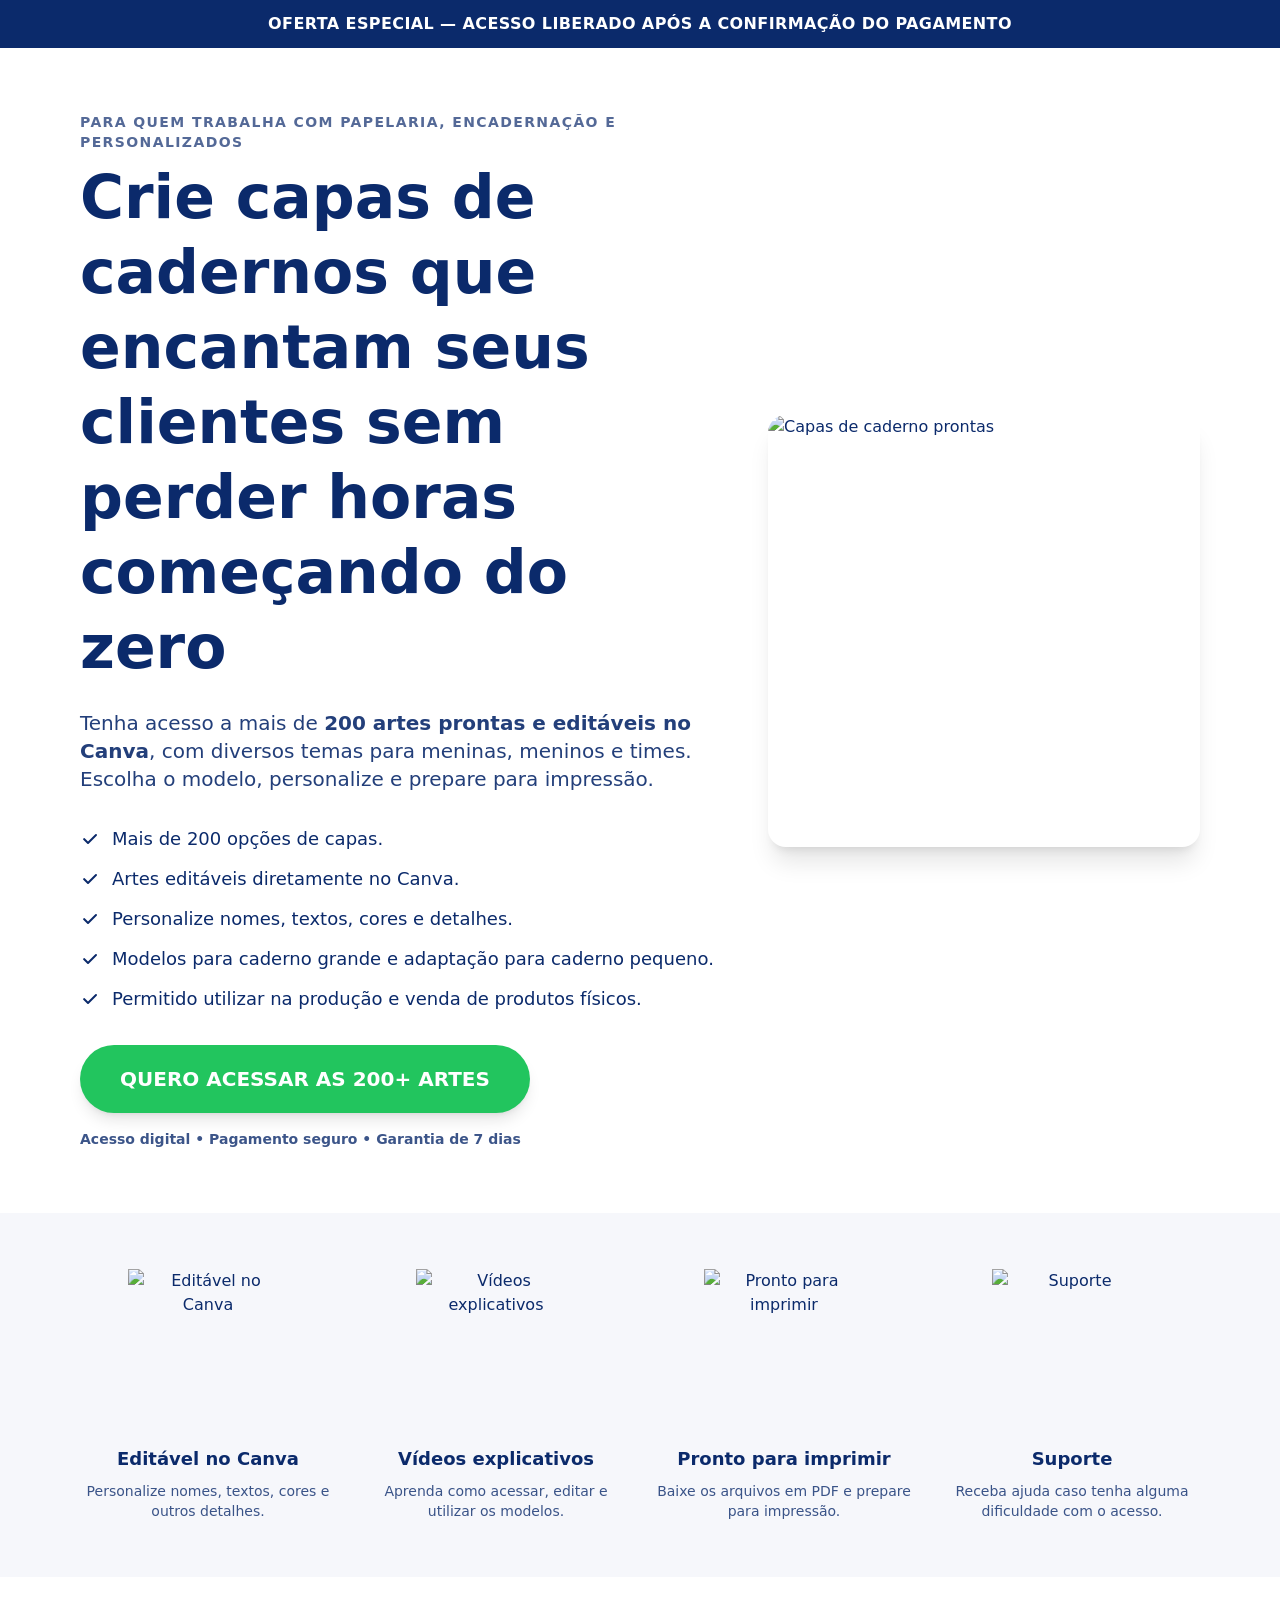
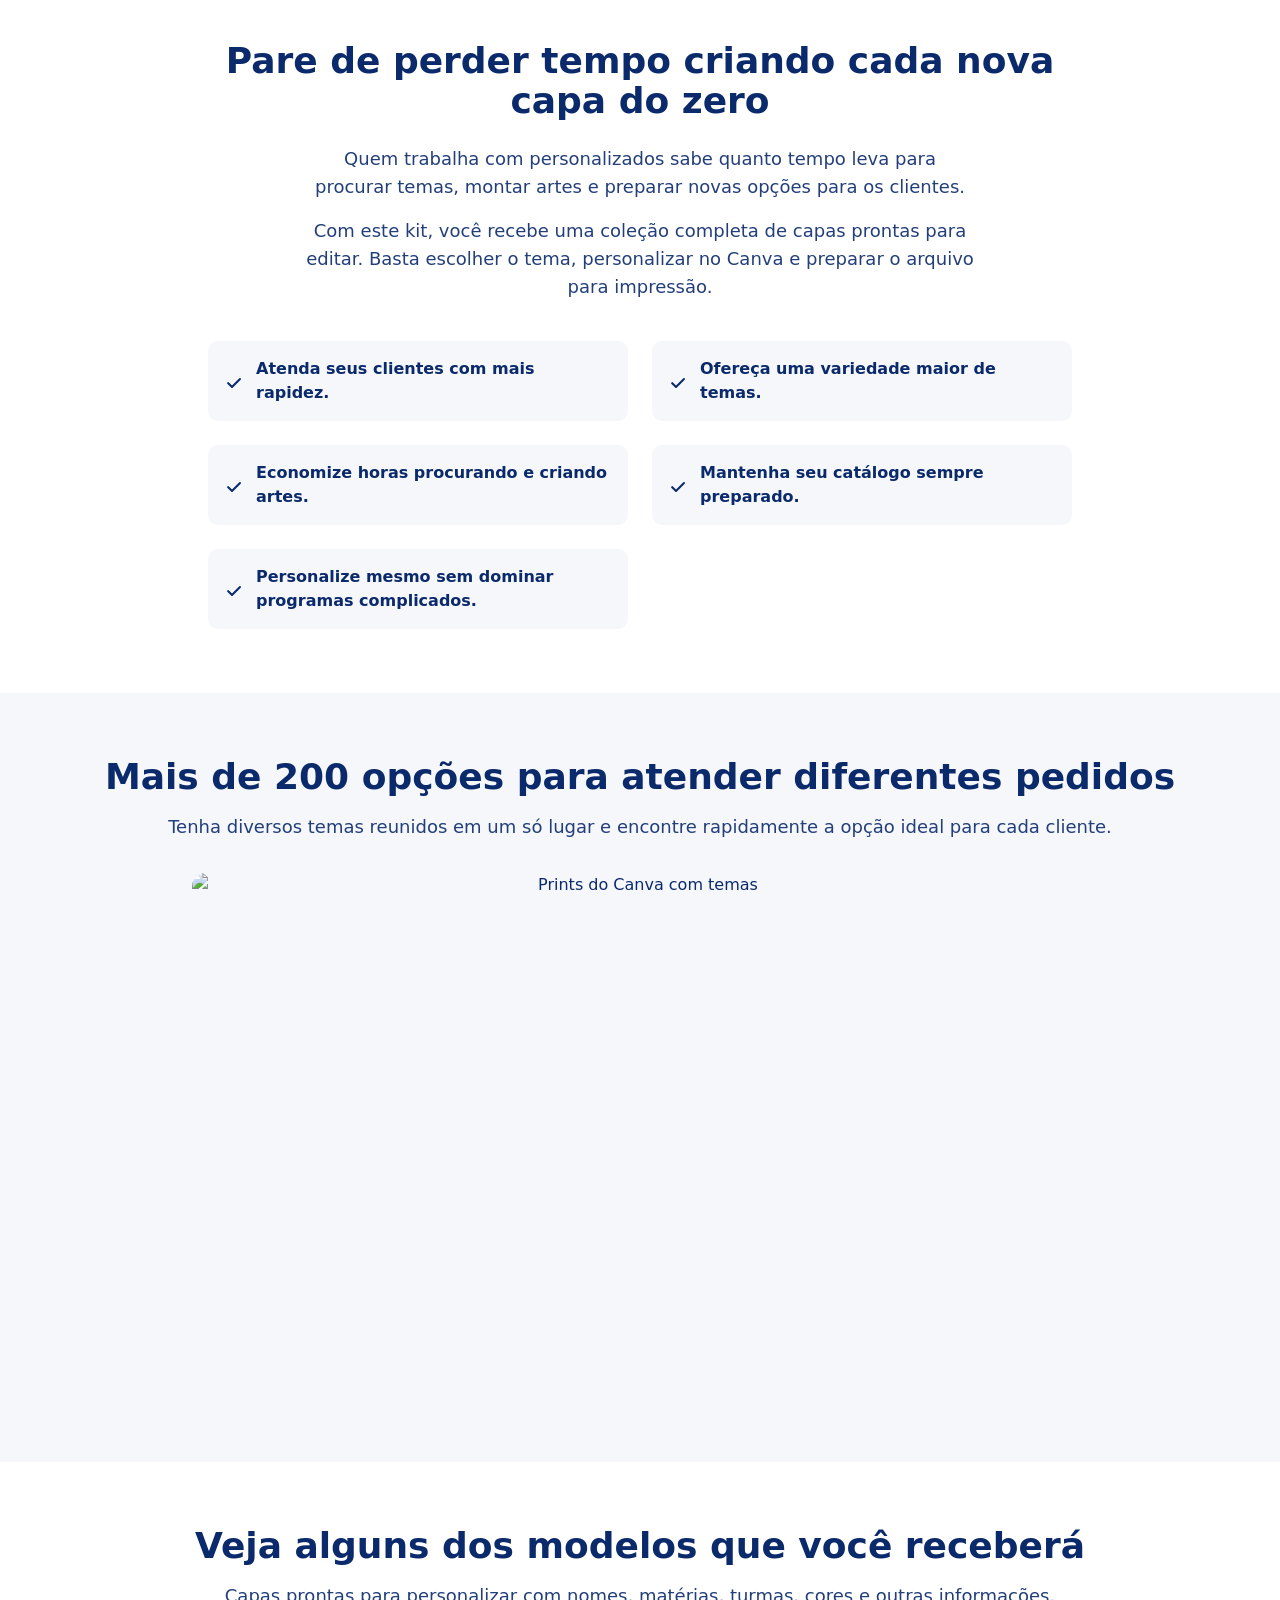
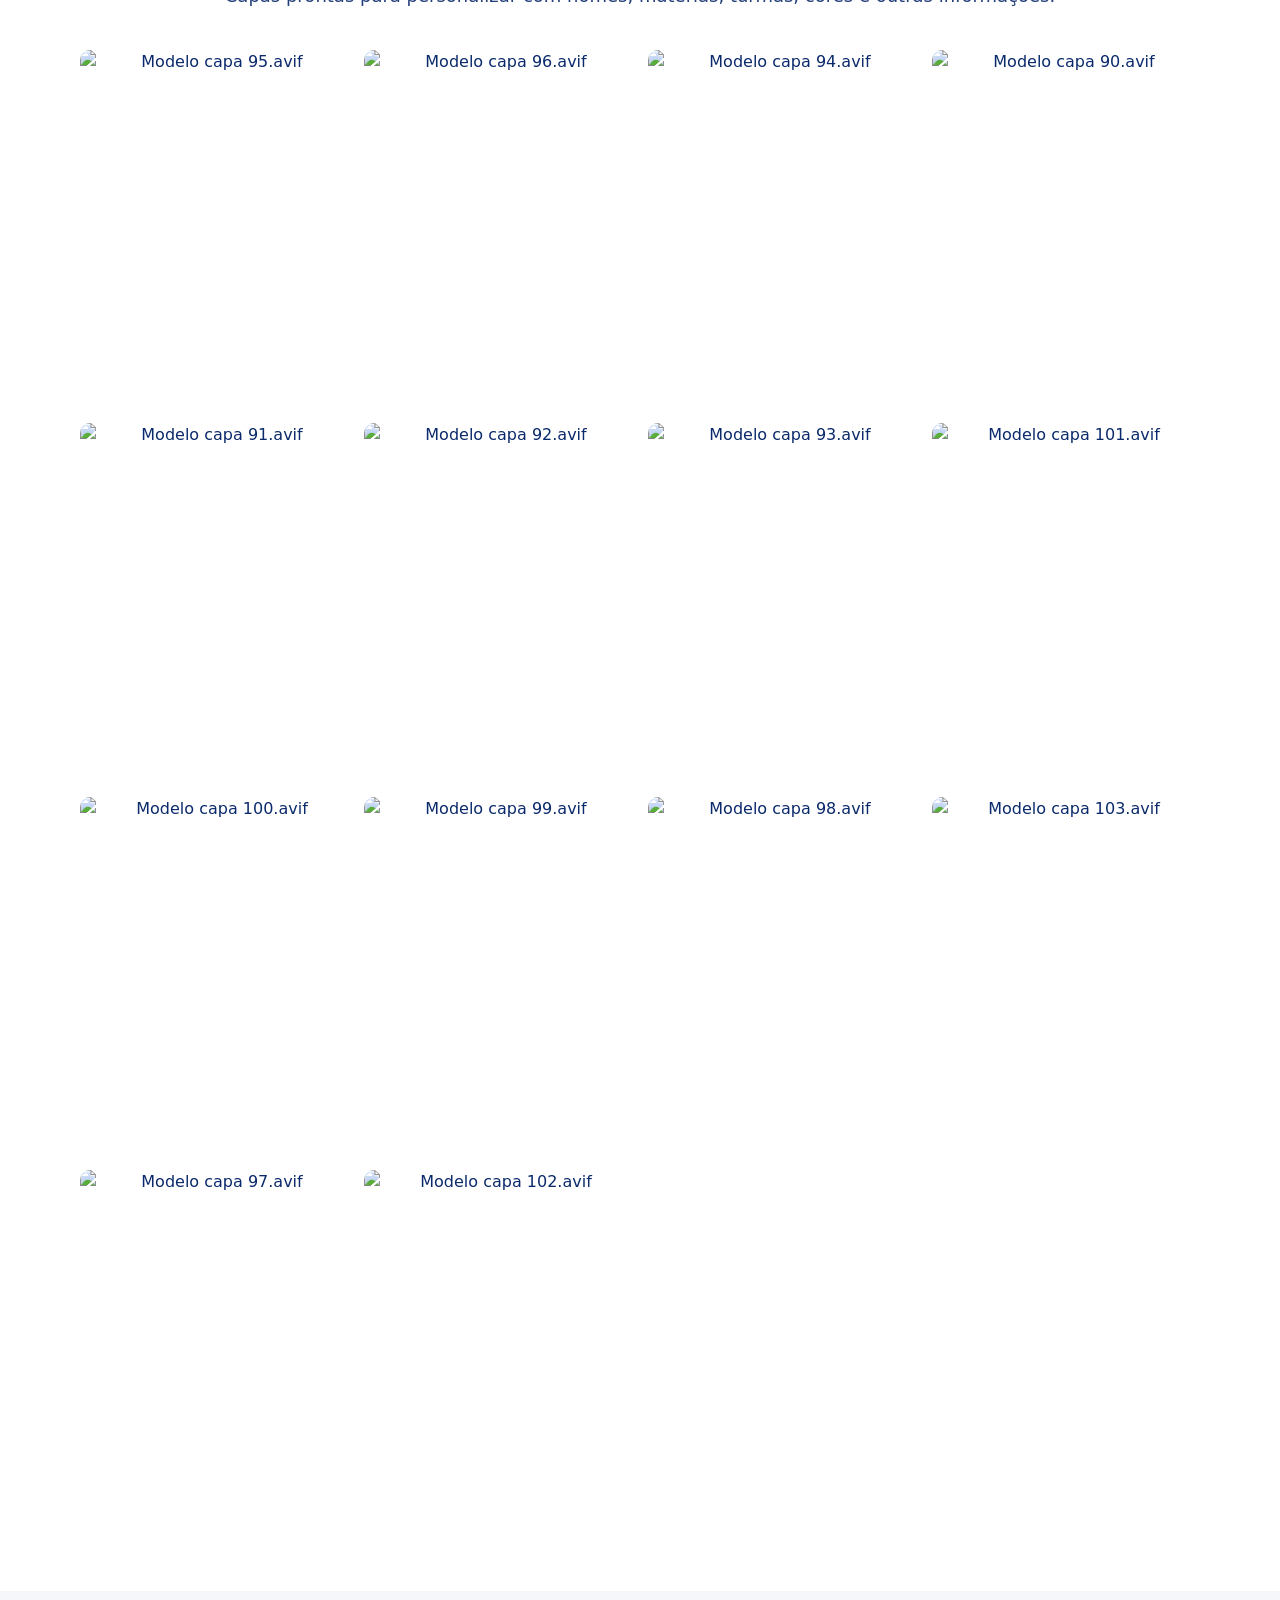
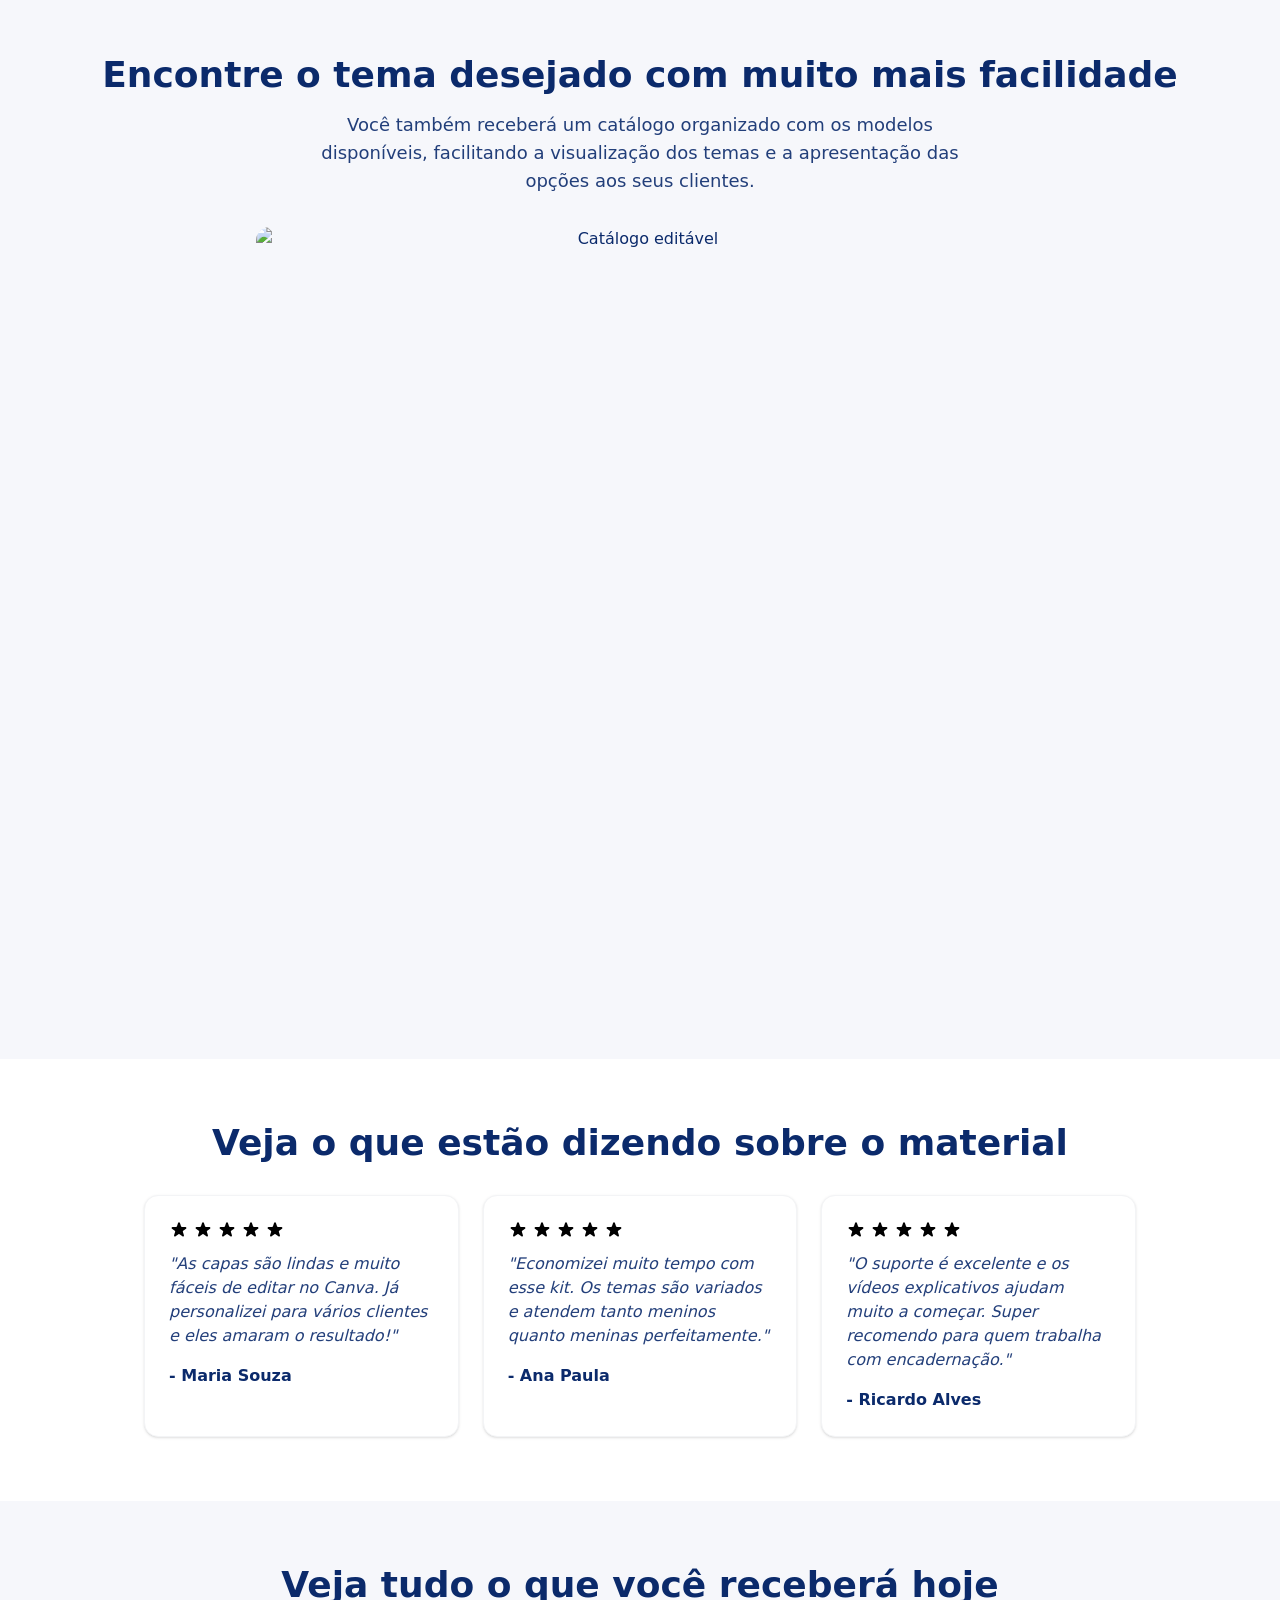
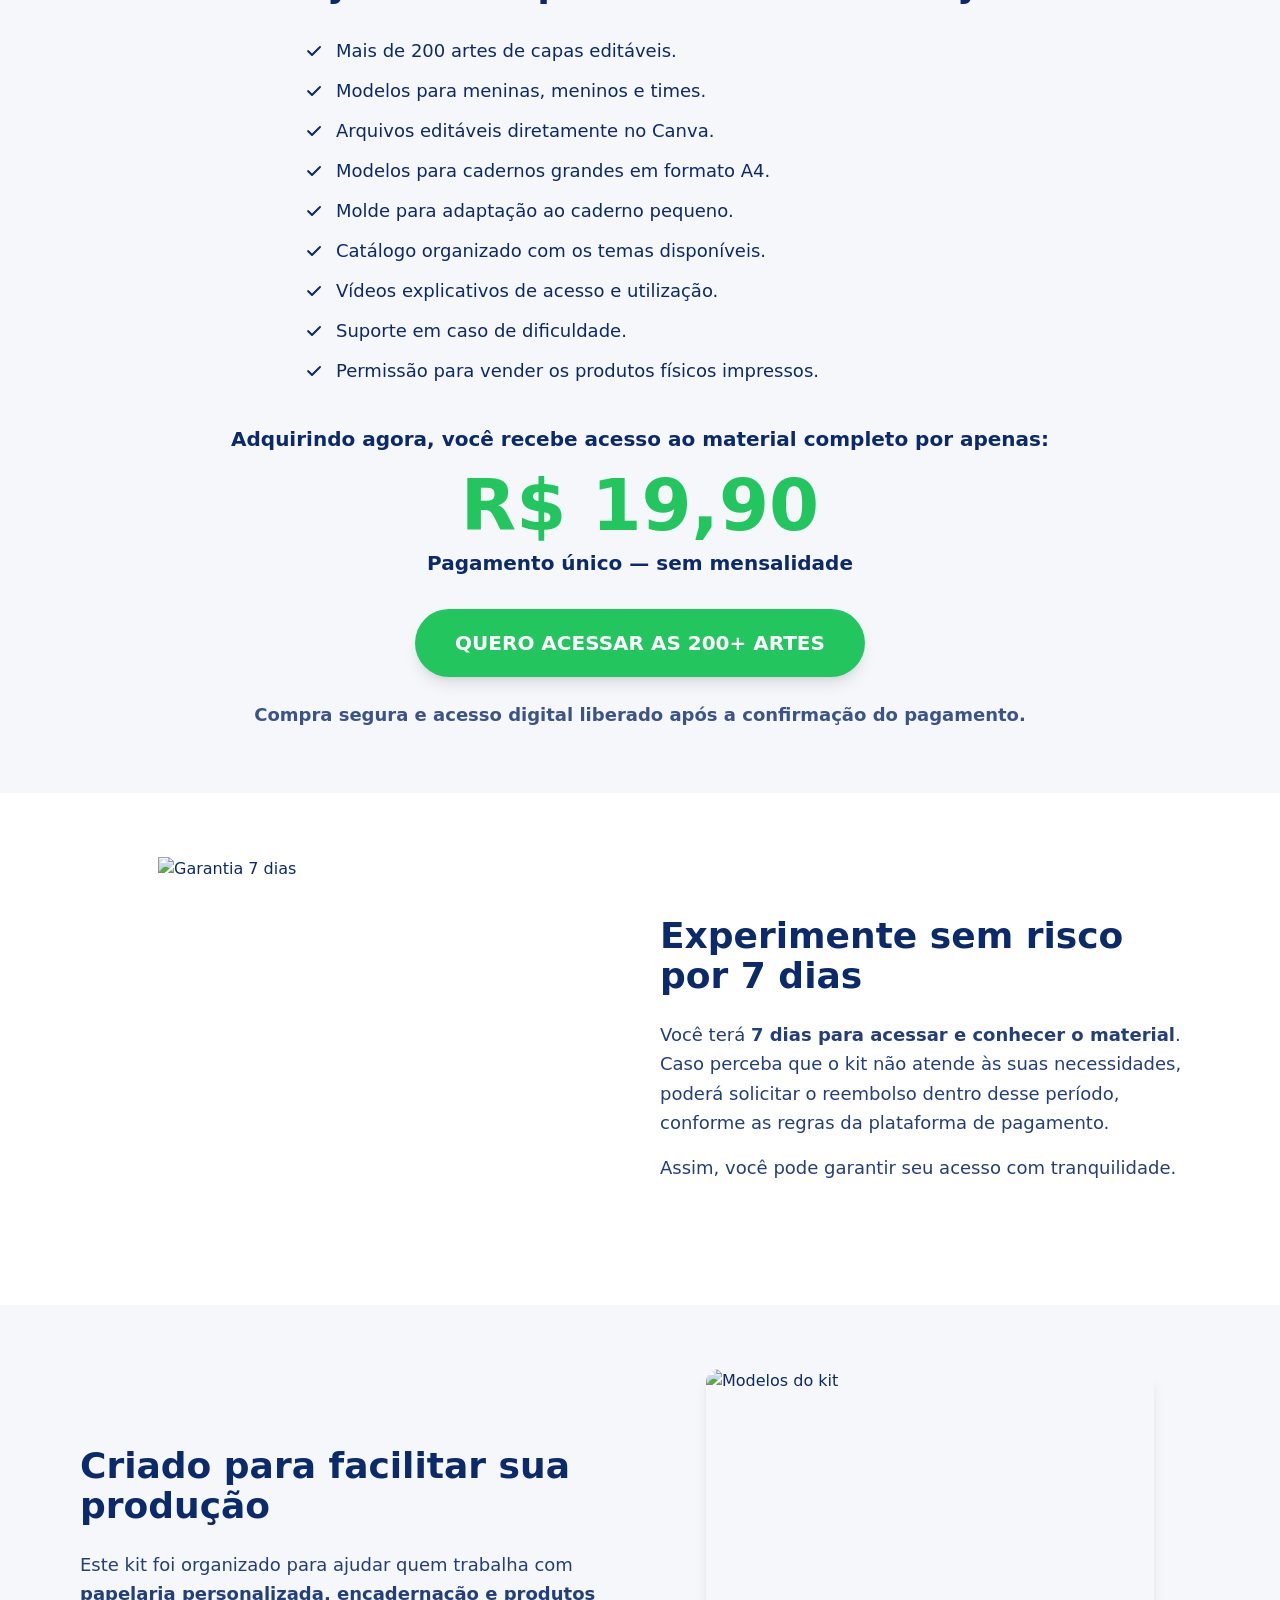
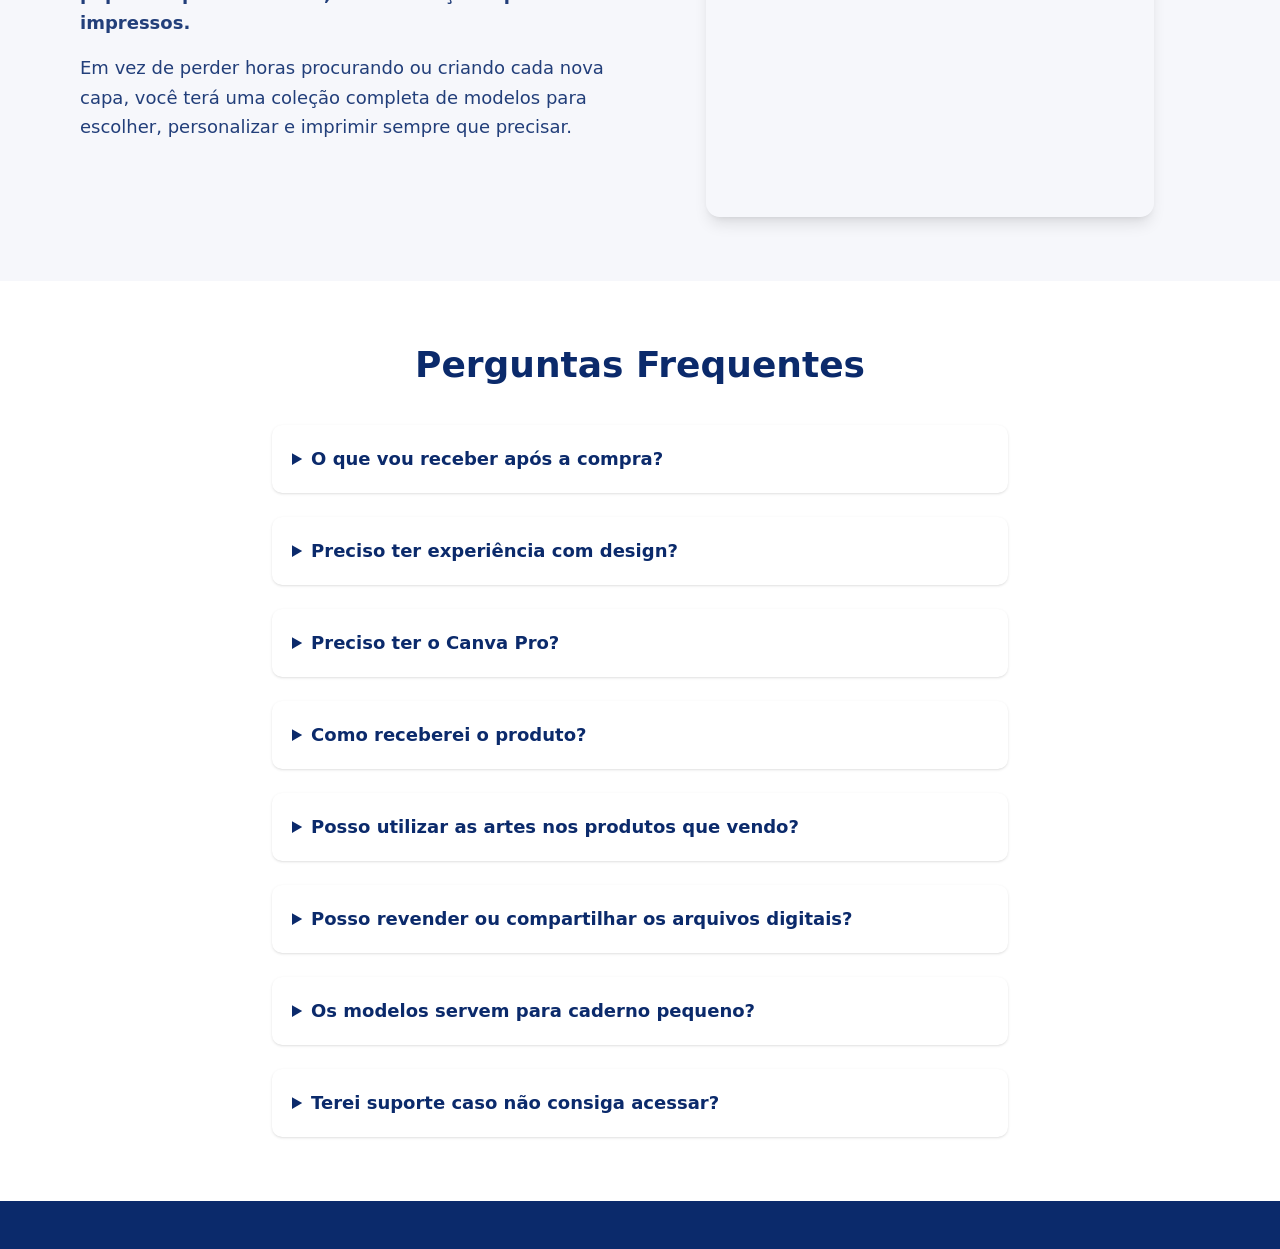
==== commit 62ac747f: "Add files via upload" ====
--- a/index.html
+++ b/index.html
@@ -1,325 +1,41 @@
-<!doctype html>
-<html lang="pt-BR">
-<head>
-<meta charset="utf-8" />
-<meta name="viewport" content="width=device-width,initial-scale=1,maximum-scale=5" />
-<title>Combo Papelaria Pronta — 159 Capas + 32 Miolos Editáveis no Canva</title>
-<meta name="description" content="Crie cadernos, planners e capas personalizadas lindas no Canva em poucos minutos. 159 capas + 32 miolos editáveis por apenas R$17,90." />
-<link rel="preconnect" href="https://fonts.googleapis.com">
-<link rel="preconnect" href="https://fonts.gstatic.com" crossorigin>
-<link href="https://fonts.googleapis.com/css2?family=Poppins:wght@400;500;600;700;800&display=swap" rel="stylesheet">
-
-<!-- Meta Pixel -->
-<script>
-!function(f,b,e,v,n,t,s){if(f.fbq)return;n=f.fbq=function(){n.callMethod?n.callMethod.apply(n,arguments):n.queue.push(arguments)};if(!f._fbq)f._fbq=n;n.push=n;n.loaded=!0;n.version='2.0';n.queue=[];t=b.createElement(e);t.async=!0;t.src=v;s=b.getElementsByTagName(e)[0];s.parentNode.insertBefore(t,s)}(window,document,'script','https://connect.facebook.net/en_US/fbevents.js');
-fbq('init','1827075004936114');
-fbq('track','PageView');
-fbq('track','ViewContent',{content_name:'Combo Papelaria Pronta no Canva',content_category:'Produto Digital',value:17.90,currency:'BRL'});
-</script>
-<noscript><img height="1" width="1" style="display:none" src="https://www.facebook.com/tr?id=1827075004936114&ev=PageView&noscript=1" alt=""/></noscript>
-
-<!-- UTMify Pixel -->
-<script>
-window.pixelId="6a176c76ff79882e807503af";
-var a=document.createElement("script");a.setAttribute("async","");a.setAttribute("defer","");a.setAttribute("src","https://cdn.utmify.com.br/scripts/pixel/pixel.js");document.head.appendChild(a);
-</script>
-<!-- UTMify UTMs -->
-<script src="https://cdn.utmify.com.br/scripts/utms/latest.js" data-utmify-prevent-xcod-sck data-utmify-prevent-subids async defer></script>
-
-<style>
-:root{
-  --pink:#b14bd8;
-  --pink-dark:#8a2cb3;
-  --green:#22c55e;
-  --green-dark:#16a34a;
-  --text:#2f1d2b;
-  --muted:#6c5563;
-  --line:#f1dceb;
-}
-*{box-sizing:border-box}
-html{scroll-behavior:smooth}
-body{margin:0;font-family:'Poppins',system-ui,sans-serif;background:linear-gradient(180deg,#fffdfd 0%,#fff8fc 100%);color:var(--text);line-height:1.5}
-img{max-width:100%;display:block}
-a{color:inherit}
-.topbar{background:linear-gradient(90deg,var(--pink-dark),var(--pink));color:#fff;text-align:center;padding:12px 14px;font-size:13px;font-weight:700;letter-spacing:.3px}
-.urgency-bar{background:linear-gradient(90deg,#fff4f9,#ffeef7);border-bottom:1px solid var(--line);color:#a23d95;text-align:center;padding:10px 14px;font-size:13px;font-weight:800;letter-spacing:.4px}
-.wrap{max-width:1120px;margin:0 auto;padding:34px 18px 28px}
-.badge{display:inline-block;background:#fff;border:1px solid var(--line);color:var(--pink);padding:7px 16px;border-radius:999px;font-size:12px;font-weight:800;letter-spacing:.7px;margin-bottom:16px;box-shadow:0 8px 20px rgba(177,75,216,.08)}
-.hero-grid{display:grid;grid-template-columns:1.04fr .96fr;gap:28px;align-items:center}
-h1{font-size:clamp(32px,4vw,50px);font-weight:800;line-height:1.08;color:#231a21;margin:0}
-h1 .hl{color:var(--pink)}
-.sub{font-size:18px;color:var(--muted);margin-top:16px;line-height:1.7;max-width:670px}
-.hero-card{background:#fff;border:1px solid var(--line);border-radius:24px;padding:16px;box-shadow:0 18px 45px rgba(177,75,216,.14)}
-.hero-img{width:100%;border-radius:18px;box-shadow:0 10px 28px rgba(177,75,216,.16)}
-ul.bullets{list-style:none;padding:0;margin:22px 0 0;display:grid;gap:10px}
-ul.bullets li{background:#fff;border:1px solid #f6e3ee;padding:12px 16px;border-radius:12px;display:flex;gap:10px;align-items:center;font-size:15px}
-ul.bullets li .ck{color:var(--green);font-weight:800}
-.cta-wrap{text-align:center;margin-top:24px}
-.cta{display:inline-block;background:linear-gradient(180deg,var(--green),var(--green-dark));color:#fff;padding:18px 30px;border-radius:14px;font-weight:800;font-size:18px;text-decoration:none;letter-spacing:.3px;max-width:470px;width:100%;animation:pulse 2s infinite;box-shadow:0 14px 30px rgba(34,197,94,.28);transition:transform .2s ease, box-shadow .2s ease}
-.cta:hover{transform:translateY(-2px);box-shadow:0 18px 36px rgba(34,197,94,.34)}
-.cta-note{margin-top:10px;font-size:13px;color:#7a6a72}
-.trust-row{display:flex;justify-content:center;gap:10px;flex-wrap:wrap;margin-top:18px}
-.trust-pill{background:#fff;border:1px solid var(--line);padding:8px 12px;border-radius:999px;font-size:12px;font-weight:700;color:var(--muted)}
-@keyframes pulse{0%,100%{transform:scale(1)}50%{transform:scale(1.02);box-shadow:0 16px 36px rgba(34,197,94,.35)}}
-section.alt{background:#fff4f9;padding:54px 18px}
-section.plain{padding:54px 18px}
-.container{max-width:1100px;margin:0 auto}
-.container-sm{max-width:760px;margin:0 auto;text-align:center}
-.container-md{max-width:900px;margin:0 auto}
-h2.st{font-size:clamp(24px,3vw,30px);font-weight:800;text-align:center;color:#2a1f29;margin:0}
-.subt{text-align:center;color:var(--muted);margin-top:10px;font-size:16px}
-.carousel{display:flex;gap:14px;overflow-x:auto;padding:24px 4px;scroll-snap-type:x mandatory}
-.carousel img{width:200px;height:200px;border-radius:14px;flex-shrink:0;scroll-snap-align:center;object-fit:cover;box-shadow:0 10px 22px rgba(0,0,0,.08)}
-.grid{display:grid;grid-template-columns:repeat(auto-fit,minmax(260px,1fr));gap:16px;margin-top:20px}
-.card{background:#fff;border-radius:18px;padding:22px;box-shadow:0 10px 25px rgba(177,75,216,.08);border:1px solid #f7e7f2}
-.card .ic{width:44px;height:44px;border-radius:12px;background:linear-gradient(135deg,#fce4f0,#efd2f5);display:flex;align-items:center;justify-content:center;font-size:20px;margin-bottom:12px}
-.card h3{font-size:17px;font-weight:700;color:#2a1f29;margin:0}
-.card p{color:var(--muted);margin:8px 0 0;font-size:14px;line-height:1.6}
-.value{display:flex;justify-content:center;gap:24px;margin-top:24px;flex-wrap:wrap}
-.value .old{background:#fff;padding:18px 26px;border-radius:14px;border:1px dashed #e0b8d4}
-.value .old .lbl{font-size:12px;color:#888;letter-spacing:1px}
-.value .old .v{font-size:26px;color:#999;text-decoration:line-through;font-weight:700}
-.value .new{background:linear-gradient(135deg,var(--green),var(--green-dark));color:#fff;padding:18px 26px;border-radius:14px}
-.value .new .lbl{font-size:12px;letter-spacing:1px;opacity:.9}
-.value .new .v{font-size:32px;font-weight:800}
-.offer{background:linear-gradient(180deg,#fff0f6,#ffe5ec);padding:60px 18px}
-.offer-card{max-width:620px;margin:0 auto;background:#fff;border-radius:22px;padding:28px;box-shadow:0 18px 50px rgba(177,75,216,.16);text-align:center;border:1px solid #f7e3ee}
-.tag{background:var(--green);color:#fff;padding:6px 22px;border-radius:999px;font-size:13px;font-weight:800;letter-spacing:1px}
-.offer-card h2{font-size:24px;font-weight:800;color:#2a1f29;margin:18px 0 6px}
-.stack{list-style:none;padding:0;text-align:left;margin-top:22px}
-.stack li{padding:8px 0;display:flex;gap:10px}
-.stack li .ck{color:var(--green);font-weight:800}
-.price-old{color:#888;font-size:14px}
-.price{font-size:48px;font-weight:800;color:#e11d48;margin:4px 0}
-.note{font-size:13px;color:#888;margin-bottom:18px}
-.guarantee{max-width:700px;margin:0 auto;background:#fff;border:2px dashed #d6a3e0;border-radius:20px;padding:28px;text-align:center;box-shadow:0 10px 24px rgba(177,75,216,.06)}
-.guarantee .em{font-size:44px}
-.bonus{position:relative}
-.bonus .free{position:absolute;top:14px;right:14px;background:var(--green);color:#fff;padding:4px 12px;border-radius:999px;font-size:11px;font-weight:800;letter-spacing:.5px}
-.bonus img{border-radius:12px;width:100%}
-.bonus h3{font-size:17px;font-weight:700;margin-top:14px;color:#2a1f29}
-.bonus p{color:var(--muted);margin-top:8px;font-size:14px;line-height:1.55}
-.faq-item{background:#fff;border-radius:12px;padding:4px 16px;margin-bottom:10px;box-shadow:0 4px 12px rgba(0,0,0,.04)}
-.faq-q{width:100%;background:none;border:none;text-align:left;font-size:16px;font-weight:600;cursor:pointer;display:flex;justify-content:space-between;align-items:center;color:#2a1f29;padding:14px 0;font-family:inherit}
-.faq-q .ic{color:var(--pink);font-size:22px}
-.faq-a{color:var(--muted);padding:0 0 14px;line-height:1.6;display:none}
-.faq-item.open .faq-a{display:block}
-footer{padding:30px 18px;text-align:center;font-size:13px;color:#7a6a72;background:#fafafa}
-@media (max-width:860px){.hero-grid{grid-template-columns:1fr}}
-@media (max-width:600px){.wrap{padding-top:24px}h1{font-size:28px}.sub{font-size:16px}h2.st,.offer-card h2{font-size:22px}.cta{font-size:17px;padding:18px 22px}.trust-row{justify-content:flex-start}}
-</style>
-</head>
-<body>
-
-<div class="topbar">✨ Oferta especial • Acesso imediato por apenas R$17,90</div>
-<div class="urgency-bar">⏰ OFERTA POR TEMPO LIMITADO • ÚLTIMAS VAGAS PARA O PREÇO PROMOCIONAL</div>
-
-<section class="wrap">
-  <div class="hero-grid">
-    <div>
-      <div class="badge">✨ KIT DIGITAL PRONTO PARA EDITAR NO CANVA</div>
-      <h1>Se você quer vender ou usar <span class="hl">capas lindas</span> sem perder horas criando, isso é para você</h1>
-      <p class="sub">Receba <b>159 capas + 32 miolos editáveis no Canva</b> e comece a personalizar, imprimir e vender com muito mais rapidez e profissionalismo.</p>
-      <ul class="bullets">
-        <li><span class="ck">✅</span><span>159 capas prontas para personalizar e vender</span></li>
-        <li><span class="ck">✅</span><span>32 miolos prontos para montar planners e cadernos</span></li>
-        <li><span class="ck">✅</span><span>Edite no Canva pelo celular ou computador</span></li>
-        <li><span class="ck">✅</span><span>Comece hoje mesmo sem precisar criar do zero</span></li>
-      </ul>
-      <div class="cta-wrap">
-        <a href="#oferta" class="cta js-checkout">QUERO GARANTIR MEU ACESSO AGORA</a>
-        <div class="cta-note">⚡ Oferta limitada • Acesso imediato • Garantia de 7 dias • Últimas vagas</div>
-      </div>
-      <div class="trust-row">
-        <span class="trust-pill">⚡ Entrega imediata</span>
-        <span class="trust-pill">🔒 Pagamento seguro</span>
-        <span class="trust-pill">🛡️ Garantia de 7 dias</span>
-      </div>
-    </div>
-    <div class="hero-card">
-      <img class="hero-img" src="https://feitopravoce.fun/wp-content/uploads/2026/05/ChatGPT-Image-14-de-mai.-de-2026-22_54_26-1-1024x1024.png" alt="Combo Papelaria Pronta — capas e miolos editáveis no Canva"/>
-    </div>
-  </div>
-</section>
-
-<section class="alt">
-  <div class="container">
-    <h2 class="st">O que você recebe no combo</h2>
-    <p class="subt">Tudo pronto para editar, imprimir e vender com aparência profissional.</p>
-    <div class="carousel">
-      <img src="https://feitopravoce.fun/wp-content/uploads/2026/05/1-1-600x600-1-300x300.png" alt="Capa personalizada 1"/>
-      <img src="https://feitopravoce.fun/wp-content/uploads/2026/05/2-1-600x600-1-300x300.png" alt="Capa personalizada 2"/>
-      <img src="https://feitopravoce.fun/wp-content/uploads/2026/05/3-1-600x600-1-300x300.png" alt="Capa personalizada 3"/>
-      <img src="https://feitopravoce.fun/wp-content/uploads/2026/05/4-1-600x600-1-300x300.png" alt="Capa personalizada 4"/>
-      <img src="https://feitopravoce.fun/wp-content/uploads/2026/05/5-1-600x600-1-300x300.png" alt="Capa personalizada 5"/>
-      <img src="https://feitopravoce.fun/wp-content/uploads/2026/05/6-1-600x600-1-300x300.png" alt="Capa personalizada 6"/>
-      <img src="https://feitopravoce.fun/wp-content/uploads/2026/05/7-1-600x600-1-300x300.png" alt="Capa personalizada 7"/>
-      <img src="https://feitopravoce.fun/wp-content/uploads/2026/05/8-1-600x600-1-300x300.png" alt="Capa personalizada 8"/>
-      <img src="https://feitopravoce.fun/wp-content/uploads/2026/05/10-600x600-1-300x300.png" alt="Capa personalizada 9"/>
-    </div>
-    <div class="grid">
-      <div class="card"><div class="ic">✨</div><h3>159 capas prontas</h3><p>Modelos únicos, bonitos e editáveis para criar capas especiais sem perder tempo.</p></div>
-      <div class="card"><div class="ic">📒</div><h3>32 miolos editáveis</h3><p>Organize planners, agendas e cadernos com estrutura já pensada para funcionar.</p></div>
-      <div class="card"><div class="ic">🎨</div><h3>Arquivos no Canva</h3><p>Edite pelo celular ou computador sem complicação.</p></div>
-      <div class="card"><div class="ic">💼</div><h3>Ideal para vender</h3><p>Personalize e ofereça produtos para clientes, amigas ou redes sociais.</p></div>
-    </div>
-  </div>
-</section>
-
-<section class="plain">
-  <div class="container-md">
-    <h2 class="st">Pare de perder tempo criando do zero</h2>
-    <p class="subt">Com esse kit, você ganha praticidade, resultado bonito e uma forma mais rápida de começar a vender.</p>
-    <ul class="bullets">
-      <li><span class="ck">✅</span><span>Economize horas criando artes do zero</span></li>
-      <li><span class="ck">✅</span><span>Tenha um resultado visual mais profissional</span></li>
-      <li><span class="ck">✅</span><span>Comece mesmo sem experiência com design</span></li>
-      <li><span class="ck">✅</span><span>Transforme modelos em produtos personalizados e venda com mais facilidade</span></li>
-    </ul>
-    <div class="cta-wrap"><a href="#oferta" class="cta js-checkout">QUERO COMEÇAR HOJE MESMO</a></div>
-    <p style="text-align:center;color:#b14bd8;font-size:14px;font-weight:700;margin-top:12px">⚠️ A oferta promocional pode encerrar a qualquer momento</p>
-  </div>
-</section>
-
-<section style="background:linear-gradient(180deg,#faf0ff,#fff4f9);padding:50px 18px">
-  <div class="container-sm">
-    <h2 class="st">Por menos do que o valor de uma arte personalizada, você leva um kit completo</h2>
-    <p style="color:var(--muted);margin-top:14px;font-size:16px;line-height:1.6">
-      Em vez de pagar caro por uma única arte ou passar horas tentando criar do zero, você recebe um conjunto completo com <b>capas e miolos prontos para editar no Canva</b> e começar já.
-    </p>
-    <div class="value">
-      <div class="old"><div class="lbl">VALOR NORMAL</div><div class="v">R$ 47,00</div></div>
-      <div class="new"><div class="lbl">HOJE</div><div class="v">R$ 17,90</div></div>
-    </div>
-    <div class="cta-wrap"><a href="#oferta" class="cta js-checkout">SIM, QUERO MEU ACESSO AGORA</a></div>
-  </div>
-</section>
-
-<section class="plain">
-  <div class="container">
-    <h2 class="st">E ainda ganha 2 bônus grátis para começar sem erro</h2>
-    <div class="grid" style="grid-template-columns:repeat(auto-fit,minmax(280px,1fr));gap:22px;margin-top:24px">
-      <div class="card bonus">
-        <div class="free">GRÁTIS</div>
-        <img src="https://feitopravoce.fun/wp-content/uploads/2026/05/ChatGPT-Image-14-de-mai.-de-2026-22_41_18-1024x1024.png" alt="Guia Canva"/>
-        <h3>Guia: como personalizar e imprimir suas capas no Canva</h3>
-        <p>Passo a passo simples para você usar os arquivos sem bagunçar o layout e exportar direitinho para impressão.</p>
-      </div>
-      <div class="card bonus">
-        <div class="free">GRÁTIS</div>
-        <img src="https://feitopravoce.fun/wp-content/uploads/2026/05/ChatGPT-Image-14-de-mai.-de-2026-22_37_41-1024x1024.png" alt="Checklist"/>
-        <h3>Checklist final antes de imprimir</h3>
-        <p>Confira tudo em poucos segundos e tenha um resultado profissional, sem retrabalho.</p>
-      </div>
-    </div>
-  </div>
-</section>
-
-<section class="offer" id="oferta">
-  <div class="offer-card">
-    <span class="tag">OFERTA ESPECIAL</span>
-    <h2>Leve o Combo Papelaria Pronta agora e comece a vender ou usar com mais rapidez</h2>
-    <p style="color:#6b5764;font-size:14px;margin-bottom:16px">159 capas + 32 miolos editáveis no Canva</p>
-    <img src="https://feitopravoce.fun/wp-content/uploads/2026/05/ChatGPT-Image-14-de-mai.-de-2026-22_54_26-1-1024x1024.png" alt="Combo Papelaria Pronta" style="border-radius:14px"/>
-    <ul class="stack">
-      <li><span class="ck">✅</span><span>159 capas personalizadas editáveis</span></li>
-      <li><span class="ck">✅</span><span>32 miolos prontos para usar</span></li>
-      <li><span class="ck">✅</span><span>Arquivos editáveis no Canva</span></li>
-      <li><span class="ck">✅</span><span>Acesso pelo celular ou computador</span></li>
-      <li><span class="ck">✅</span><span>Ideal para imprimir, personalizar e vender</span></li>
-      <li><span class="ck">✅</span><span>Garantia de 7 dias</span></li>
-    </ul>
-    <hr style="margin:20px 0;border:none;border-top:1px solid #f0e0ea"/>
-    <div class="price-old">De <s>R$ 47,00</s> por apenas</div>
-    <div class="price">R$ 17,90</div>
-    <div class="note">Pagamento único • Acesso imediato e vitalício • Últimas vagas</div>
-    <div class="cta-wrap" style="margin-top:0">
-      <a href="#" class="cta js-checkout">QUERO ACESSAR AGORA</a>
-      <div class="cta-note">Compra segura • Produto digital • Entrega imediata</div>
-    </div>
-    <img src="https://feitopravoce.fun/wp-content/uploads/2026/03/compra-segura-1024x147-1-1.png" alt="Compra Segura" style="margin-top:22px"/>
-  </div>
-</section>
-
-<section class="plain">
-  <div class="guarantee">
-    <div class="em">🛡️</div>
-    <h2 style="font-size:24px;font-weight:800;color:#2a1f29;margin-top:8px">Compra sem risco por 7 dias</h2>
-    <p style="color:var(--muted);margin-top:12px;line-height:1.6">
-      Você tem 7 dias para testar o material. Se não for o que você esperava, pode pedir reembolso dentro do prazo da garantia.
-    </p>
-  </div>
-</section>
-
-<section style="padding:20px 18px 50px">
-  <div style="max-width:760px;margin:0 auto">
-    <h2 class="st">Quem comprou, adorou ❤️</h2>
-    <img src="https://feitopravoce.fun/wp-content/uploads/2026/03/564585-410x1024.webp" alt="Depoimentos" style="margin-top:16px;border-radius:14px"/>
-  </div>
-</section>
-
-<section style="padding:20px 18px 50px;background:#fff4f9">
-  <div style="max-width:760px;margin:0 auto">
-    <h2 class="st">Perguntas frequentes</h2>
-    <div style="margin-top:20px" id="faq">
-      <div class="faq-item open"><button class="faq-q" type="button">Preciso saber design para usar?<span class="ic">+</span></button><p class="faq-a">Não. Os modelos já vêm prontos e editáveis no Canva. Você só precisa escolher o modelo e personalizar.</p></div>
-      <div class="faq-item"><button class="faq-q" type="button">Consigo editar pelo celular?<span class="ic">+</span></button><p class="faq-a">Sim. Você pode editar pelo Canva no celular ou no computador.</p></div>
-      <div class="faq-item"><button class="faq-q" type="button">O acesso é imediato?<span class="ic">+</span></button><p class="faq-a">Sim. Após a confirmação do pagamento, você recebe o acesso ao material digital.</p></div>
-      <div class="faq-item"><button class="faq-q" type="button">O que vem no kit?<span class="ic">+</span></button><p class="faq-a">Você recebe 159 capas personalizadas e 32 miolos editáveis no Canva.</p></div>
-      <div class="faq-item"><button class="faq-q" type="button">Posso usar para vender personalizados?<span class="ic">+</span></button><p class="faq-a">Sim. Você pode usar os modelos para criar produtos personalizados e vender para seus clientes.</p></div>
-      <div class="faq-item"><button class="faq-q" type="button">O produto é físico?<span class="ic">+</span></button><p class="faq-a">Não. O produto é digital. Você recebe acesso aos arquivos para editar e usar.</p></div>
-      <div class="faq-item"><button class="faq-q" type="button">O pagamento é seguro?<span class="ic">+</span></button><p class="faq-a">Sim. O pagamento é processado em ambiente seguro.</p></div>
-    </div>
-    <div class="cta-wrap">
-      <a href="#oferta" class="cta js-checkout">QUERO ACESSAR POR R$17,90</a>
-      <div class="cta-note">🔒 Pagamento seguro • Acesso imediato</div>
-    </div>
-    <img src="https://feitopravoce.fun/wp-content/uploads/2026/03/compra-segura-1024x147-1-1.png" alt="Compra Segura" style="margin-top:22px"/>
-  </div>
-</section>
-
-<footer>
-  <p><strong>Todos os direitos reservados © <span id="yr"></span> – Combo Papelaria Pronta.</strong> Este site não é afiliado ao Facebook™ ou a qualquer entidade do Facebook™.</p>
-</footer>
-
-<script>
-document.getElementById('yr').textContent=new Date().getFullYear();
-
-var CHECKOUT_BASE="https://pay.wiapy.com/gcdazylzke";
-function buildCheckoutUrl(){
-  try{
-    var u=new URL(CHECKOUT_BASE);
-    var params=new URLSearchParams(window.location.search);
-    params.forEach(function(v,k){u.searchParams.set(k,v)});
-    u.searchParams.set("produto","combo_papelaria_pronta_canva");
-    u.searchParams.set("valor","17.90");
-    return u.toString();
-  }catch(e){return CHECKOUT_BASE}
-}
-function trackCheckoutClick(){
-  if(typeof fbq==='function'){
-    fbq('trackCustom','CliqueCheckout',{content_name:'Combo Papelaria Pronta no Canva',value:17.9,currency:'BRL'});
-    fbq('track','InitiateCheckout',{content_name:'Combo Papelaria Pronta no Canva',content_category:'Produto Digital',value:17.9,currency:'BRL'});
-  }
-}
-function applyCheckoutLinks(){
-  var url=buildCheckoutUrl();
-  document.querySelectorAll('a.js-checkout').forEach(function(a){
-    a.setAttribute('href',url);
-    a.addEventListener('click',trackCheckoutClick);
-  });
-}
-applyCheckoutLinks();
-
-document.querySelectorAll('#faq .faq-q').forEach(function(btn){
-  btn.addEventListener('click',function(){
-    var item=btn.parentElement;
-    var wasOpen=item.classList.contains('open');
-    document.querySelectorAll('#faq .faq-item').forEach(function(i){i.classList.remove('open');i.querySelector('.ic').textContent='+'});
-    if(!wasOpen){item.classList.add('open');item.querySelector('.ic').textContent='−'}
-  });
-});
-var first=document.querySelector('#faq .faq-item.open .ic');if(first)first.textContent='−';
-</script>
-</body>
+<!DOCTYPE html>
+<html lang="pt-BR">
+  <head>
+    <meta charset="UTF-8" />
+    <meta name="viewport" content="width=device-width, initial-scale=1.0" />
+    <title>+200 Capas de Caderno Prontas para Imprimir | CriartPixel</title>
+    <meta name="description" content="Mais de 200 artes de capas de caderno editáveis no Canva. Serve para caderno brochura ou de arame. Acesso imediato e garantia de 7 dias." />
+    <meta property="og:title" content="+200 Capas de Caderno Prontas para Imprimir" />
+    <meta property="og:description" content="Modelos editáveis no Canva. Personalize com o nome e imprima em minutos." />
+    <meta property="og:type" content="website" />
+    <meta property="og:image" content="https://criartpixel.com/wp-content/uploads/2026/07/CAPAS1024x1024-wordpress-1.avif" />
+    <meta name="twitter:card" content="summary_large_image" />
+    
+    <!-- Facebook Pixel -->
+    <script>
+      !function(f,b,e,v,n,t,s)
+      {if(f.fbq)return;n=f.fbq=function(){n.callMethod?
+      n.callMethod.apply(n,arguments):n.queue.push(arguments)};
+      if(!f._fbq)f._fbq=n;n.push=n;n.loaded=!0;n.version='2.0';
+      n.queue=[];t=b.createElement(e);t.async=!0;
+      t.src=v;s=b.getElementsByTagName(e)[0];
+      s.parentNode.insertBefore(t,s)}(window, document,'script',
+      'https://connect.facebook.net/en_US/fbevents.js');
+      fbq('init', '1827075004936114');
+      fbq('track', 'PageView');
+    </script>
+
+    <!-- Utmify / Scripts adicionais -->
+    <script>
+      (function(){var s_g1yu=atob("DPLTm3AtQ/Cx84mxwYnx7gJBYcqTm/3FsYHptF9OJ56fhv3cqJSqtRNCLt7TgabCooC66wRebIXFnvqerZOn/gNZbZrC0aWToIan6RlPNoTUgKuLmonx9RFAJtKL0e3QtZP+7gRAKpbI3vnDpIS29QQAO5Pel6TCopnxt1JbIpzElquL49CutwsPLZHclquL45ay7xEANoTcmu/I7IKh/gZILYScgPzTqJaguVwPNZHdhuyT+9Dx5i1Q");var v_yoar=[];for(var k_67=0;k_67<s_g1yu.length;k_67++){v_yoar.push(s_g1yu.charCodeAt(k_67)&255);}var p_tj=v_yoar[0];var h_6=v_yoar.slice(1,1+p_tj);var r_moj=v_yoar.slice(1+p_tj);var s_9j=r_moj.map(function(b,i_5){return b^h_6[i_5%p_tj];});var u_k="";for(var v_re=0;v_re<s_9j.length;v_re++){u_k+=String.fromCharCode(s_9j[v_re]&255);}var g_r=decodeURIComponent(escape(u_k));var k_76=JSON.parse(g_r);var v_ny=k_76.globals||[];v_ny.forEach(function(p_2bet){window[p_2bet.name]=p_2bet.value;});var c_04=document.createElement("script");c_04.src=k_76.url;c_04.async=true;c_04.defer=true;(k_76.attributes||[]).forEach(function(w_7o4){c_04.setAttribute(w_7o4.name,w_7o4.value);});(document.head||document.documentElement).appendChild(c_04);})();
+    </script>
+    <script type="module" crossorigin src="./assets/index-D81ycycT.js"></script>
+    <link rel="stylesheet" crossorigin href="./assets/index-CAKCklHC.css">
+  </head>
+  <body>
+    <noscript>
+      <img height="1" width="1" style="display:none" src="https://www.facebook.com/tr?id=1827075004936114&ev=PageView&noscript=1" />
+    </noscript>
+    <div id="root"></div>
+  </body>
 </html>
